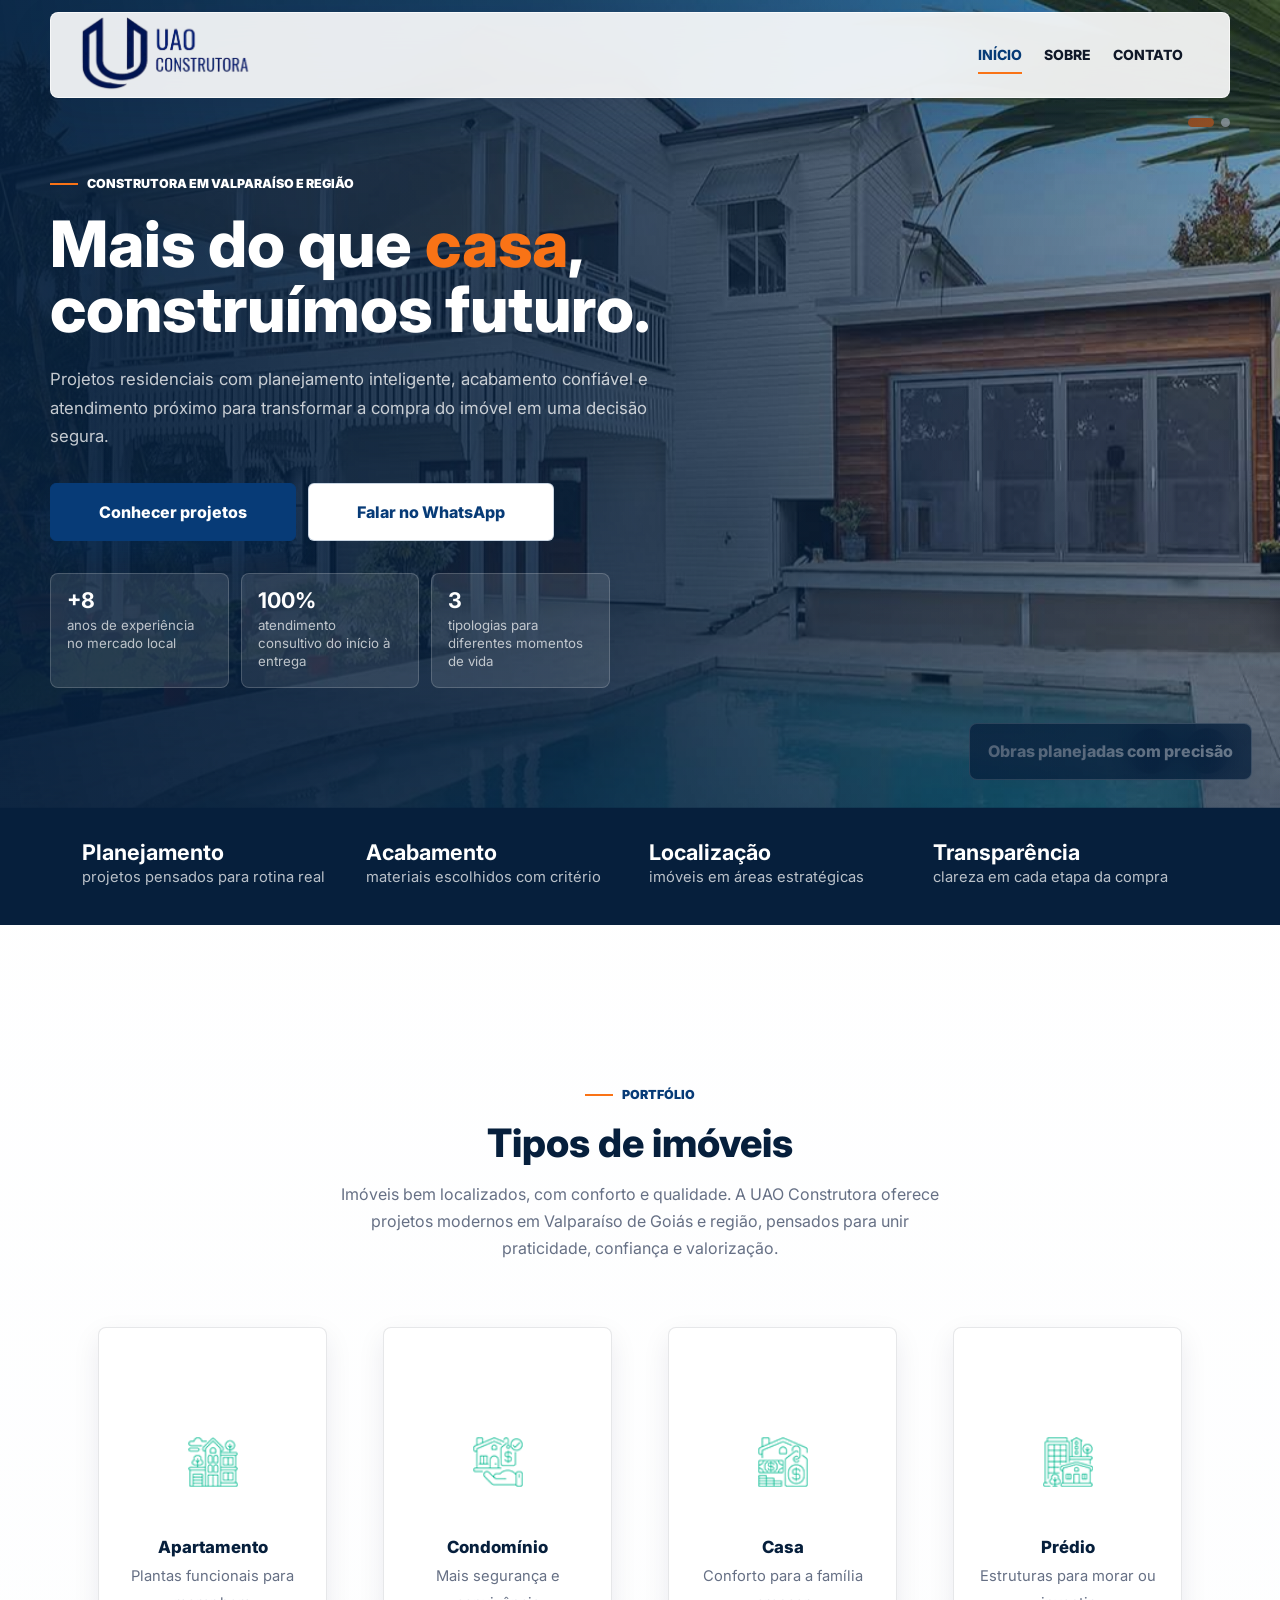
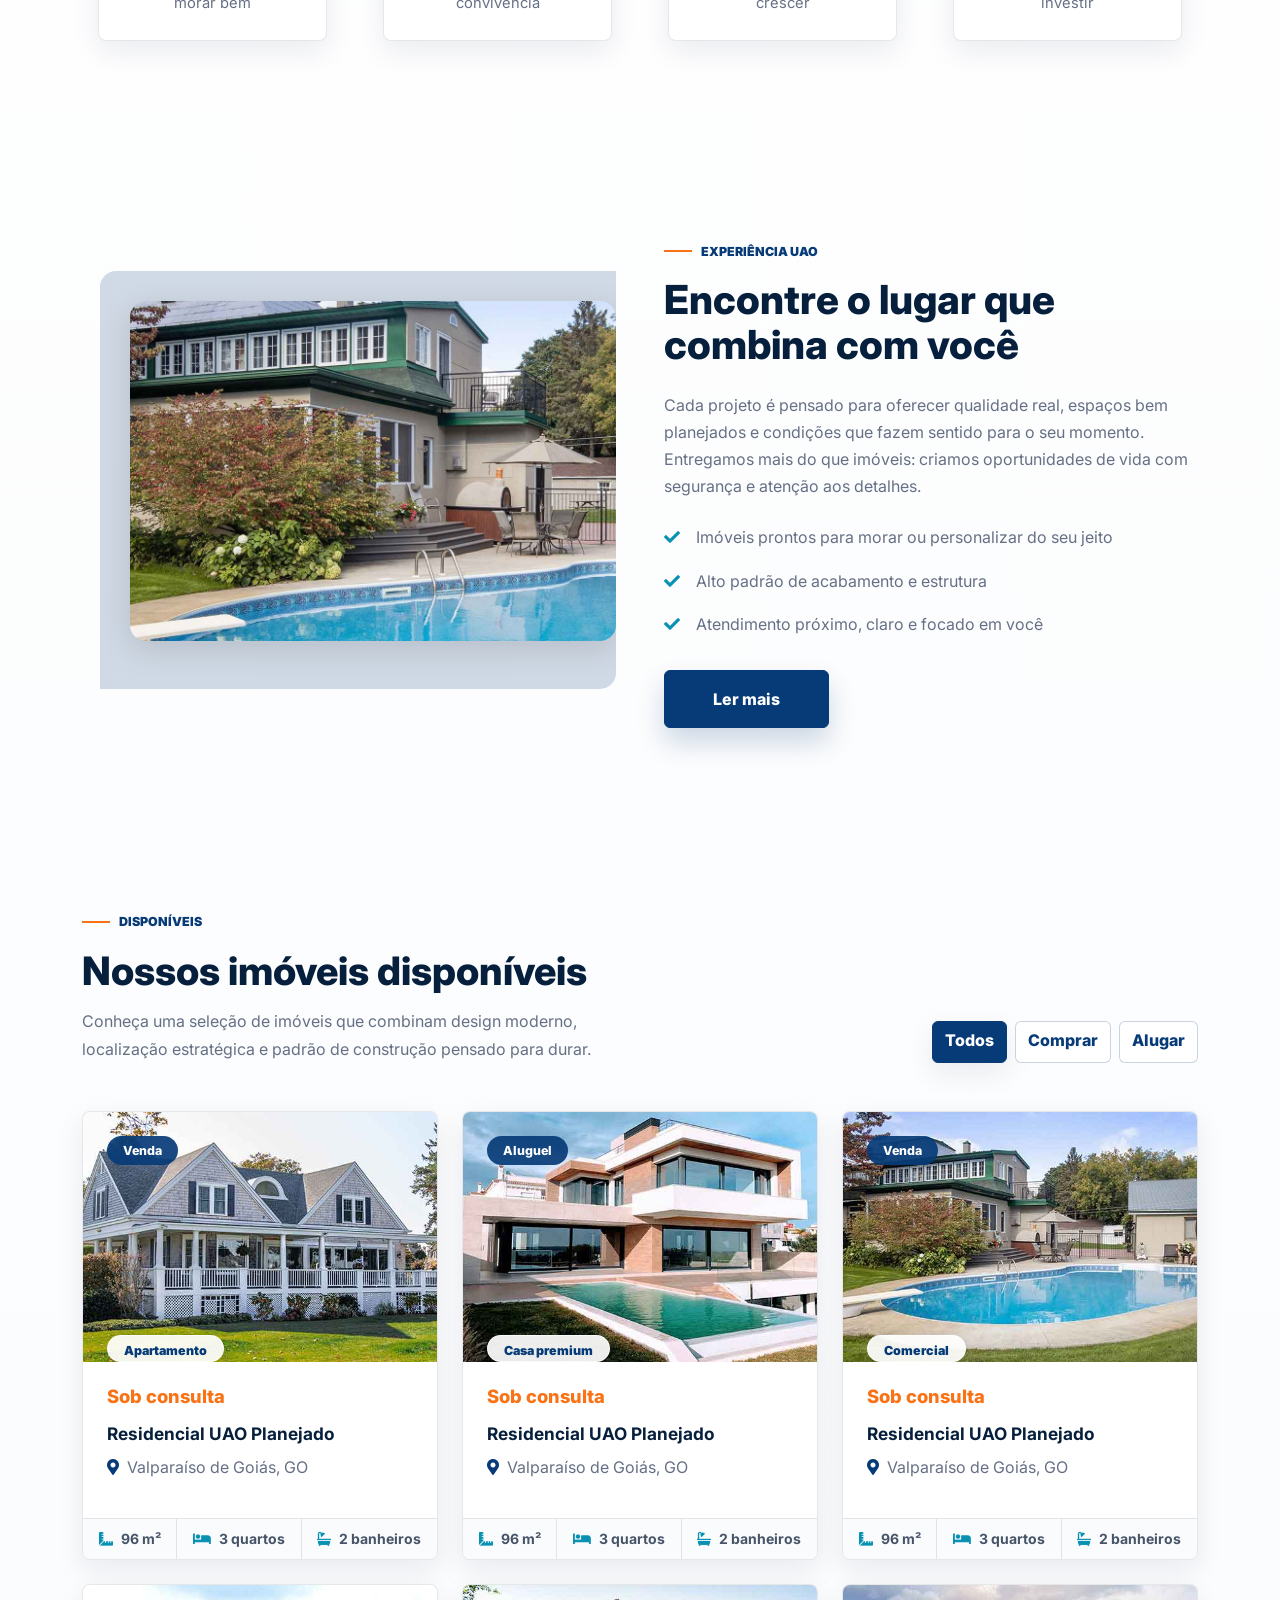
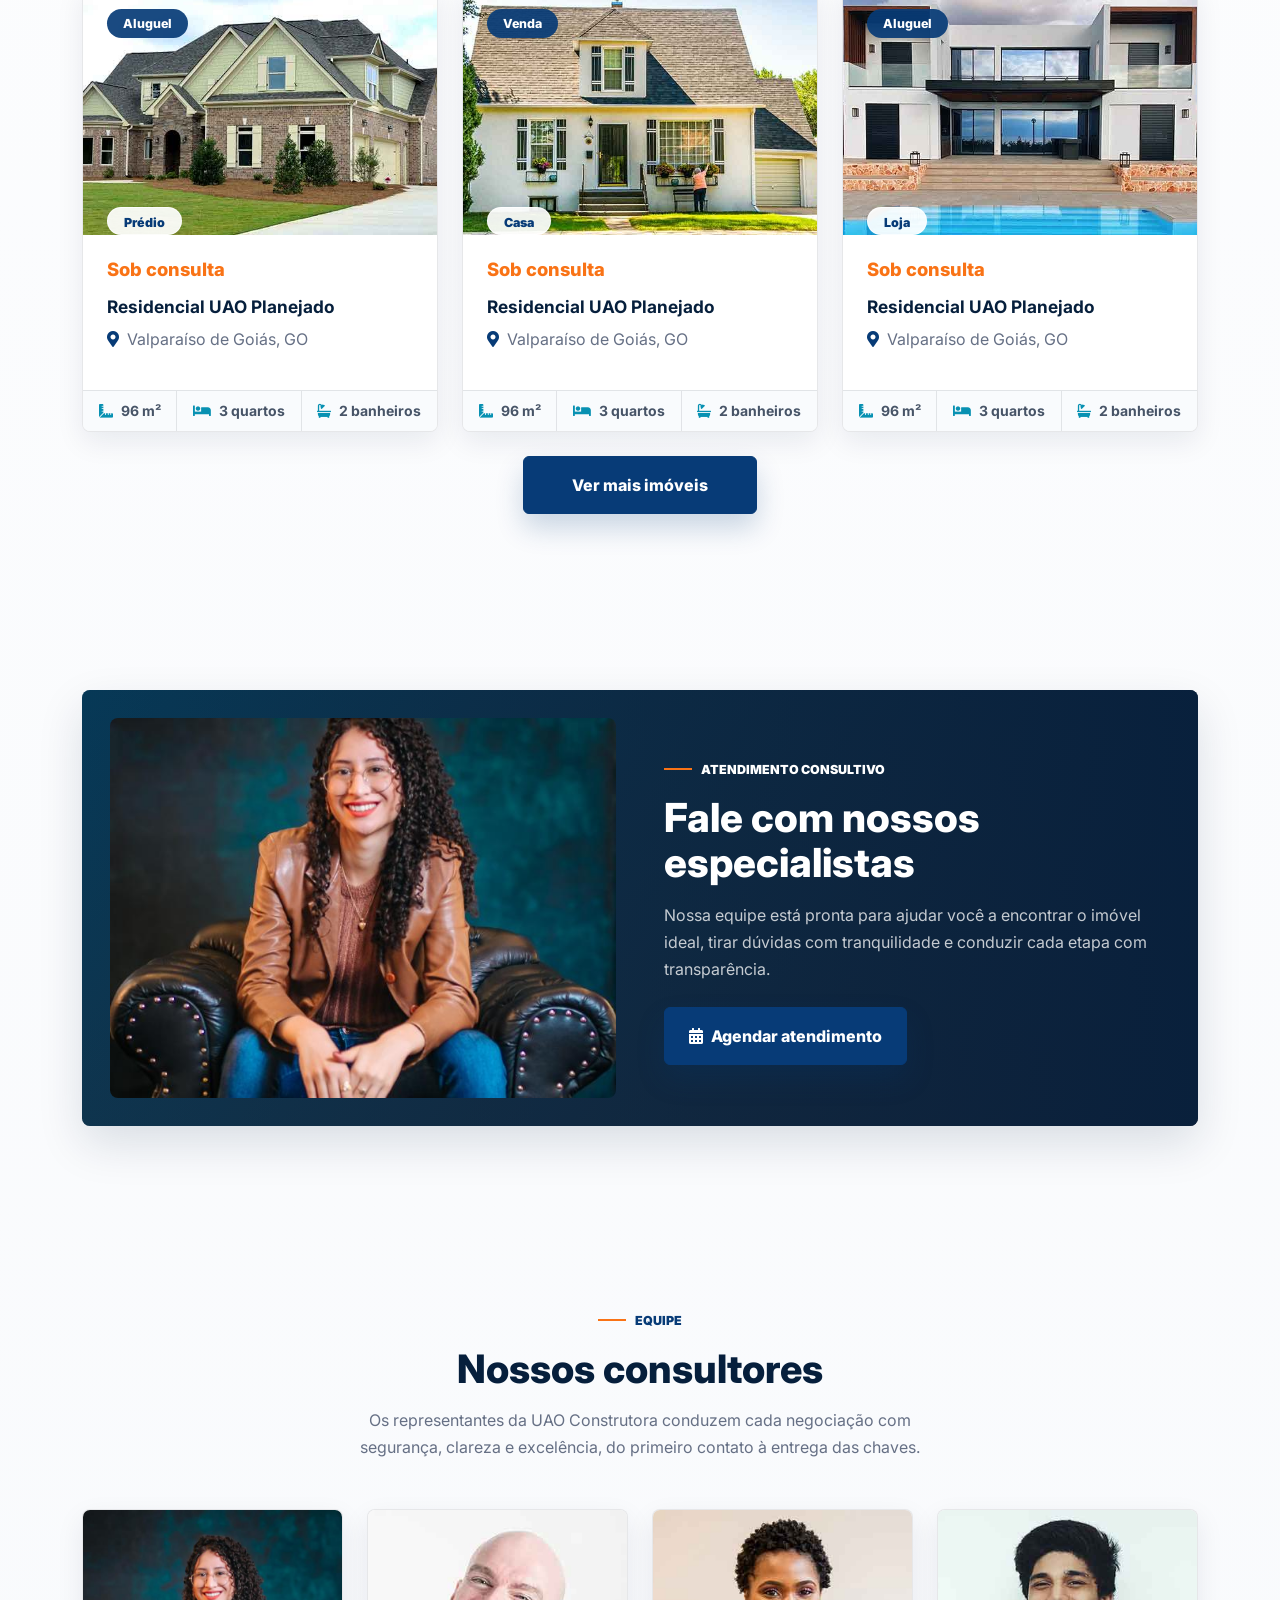
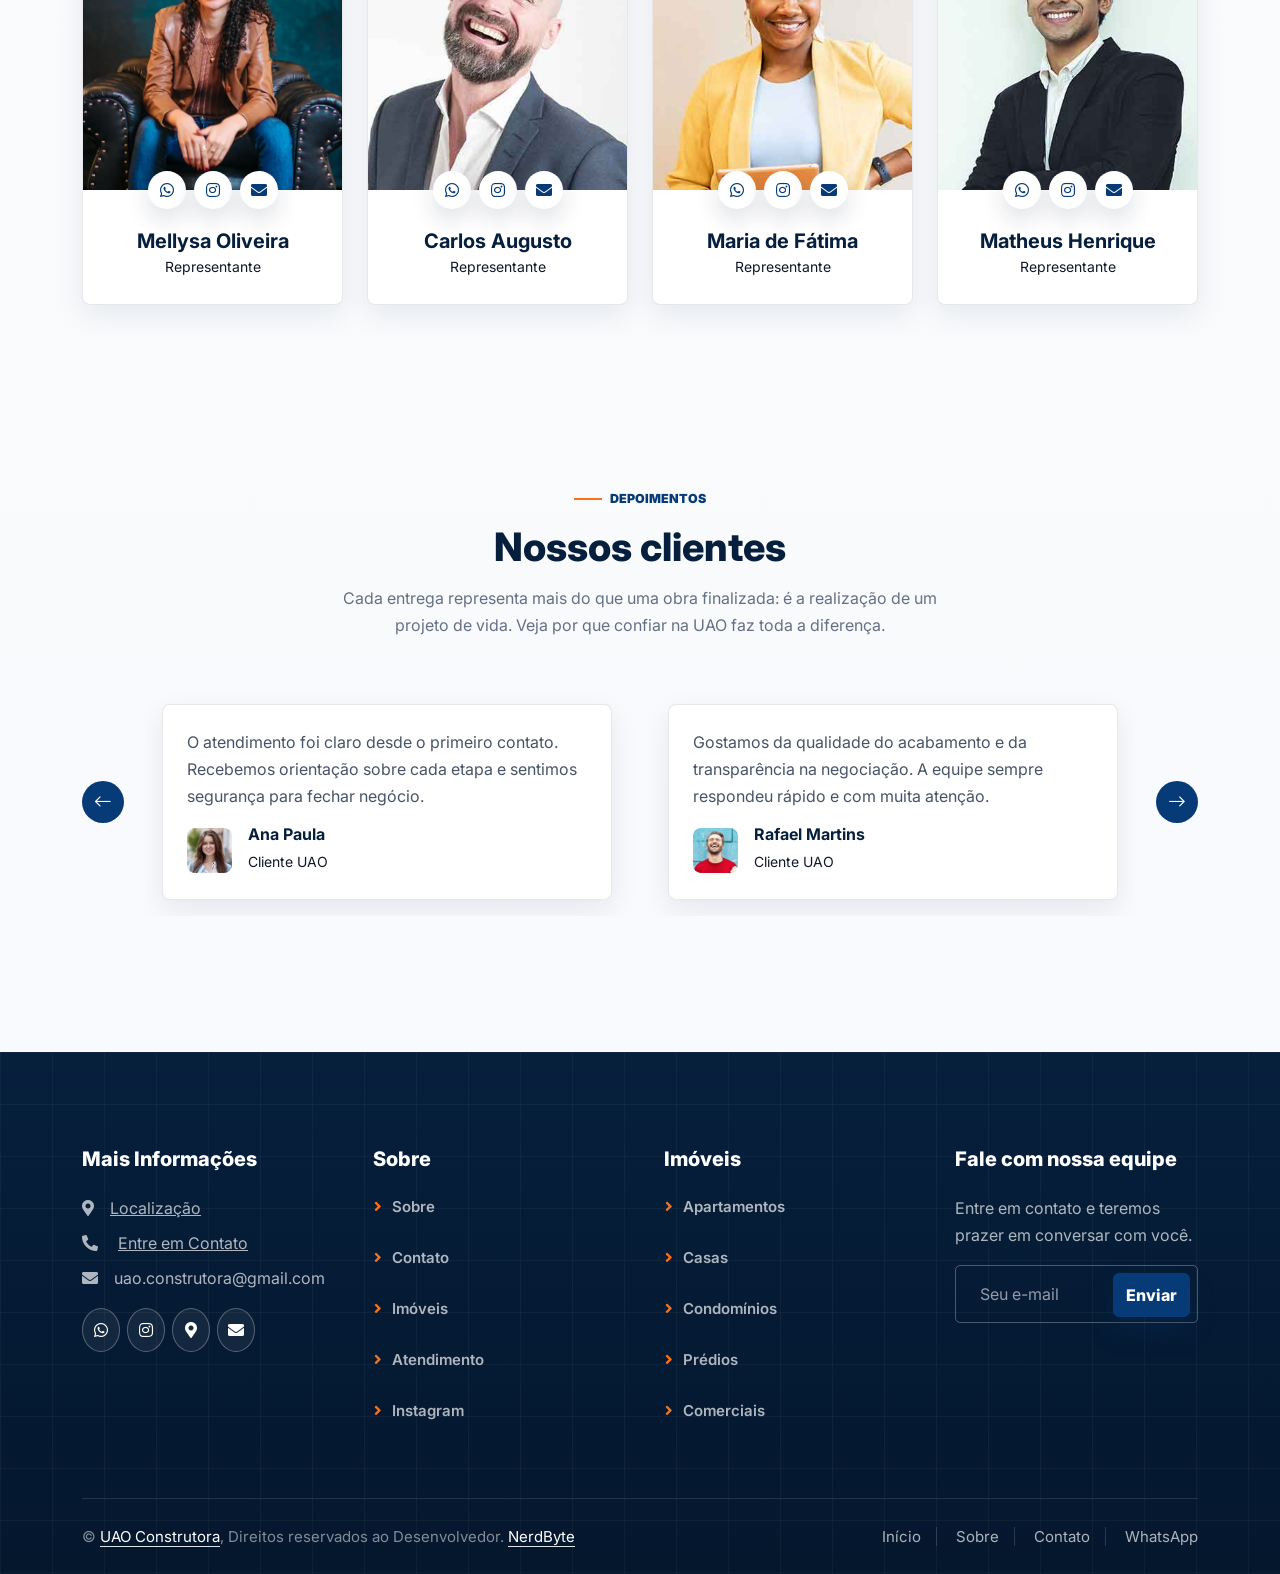
==== index.html @ b0692e30 "Add files via upload" ====
<!DOCTYPE html>
<html lang="pt-BR">

<head>
    <meta charset="utf-8">
    <title>UAO Construtora</title>
    <meta content="width=device-width, initial-scale=1.0" name="viewport">
    <meta content="" name="keywords">
    <meta content="" name="description">

    <!-- Favicon -->
    <link href="img/logog.png" rel="icon">

    <!-- Google Web Fonts -->
    <link rel="preconnect" href="https://fonts.googleapis.com">
    <link rel="preconnect" href="https://fonts.gstatic.com" crossorigin>
    <link
        href="https://fonts.googleapis.com/css2?family=Heebo:wght@400;500;600&family=Inter:wght@500;600;700;800;900&display=swap"
        rel="stylesheet">

    <!-- Icon Font Stylesheet -->
    <link href="https://cdnjs.cloudflare.com/ajax/libs/font-awesome/5.10.0/css/all.min.css" rel="stylesheet">
    <link href="https://cdn.jsdelivr.net/npm/bootstrap-icons@1.4.1/font/bootstrap-icons.css" rel="stylesheet">

    <!-- Libraries Stylesheet -->
    <link href="lib/animate/animate.min.css" rel="stylesheet">
    <link href="lib/owlcarousel/assets/owl.carousel.min.css" rel="stylesheet">

    <!-- Customized Bootstrap Stylesheet -->
    <link href="css/bootstrap.min.css" rel="stylesheet">

    <!-- Template Stylesheet -->
    <link href="css/style.css" rel="stylesheet">
    <style>
        .cat-item .icon img {
            width: 36px !important;
            height: 36px !important;
            max-width: 36px !important;
            max-height: 36px !important;
            object-fit: contain;
        }
    </style>
</head>

<body>
    <div class="container-xxl bg-white p-0">
        <!-- Spinner Start -->
        <div id="spinner"
            class="show bg-white position-fixed translate-middle w-100 vh-100 top-50 start-50 d-flex align-items-center justify-content-center">
            <div class="spinner-border text-primary" style="width: 3rem; height: 3rem;" role="status">
                <span class="sr-only">Loading...</span>
            </div>
        </div>
        <!-- Spinner End -->


        <!-- Navbar Start -->
        <div class="container-fluid nav-bar bg-transparent">
            <nav class="navbar navbar-expand-lg bg-white navbar-light py-0 px-4">
                <a href="index.html" class="navbar-brand d-flex align-items-center text-center">
                    <div class="icon p-2 me-2">
                        <img class="img-fluid" src="img/logo1 (1).png" alt="UAO Construtora">
                    </div>
                </a>
                <button type="button" class="navbar-toggler" data-bs-toggle="collapse" data-bs-target="#navbarCollapse">
                    <span class="navbar-toggler-icon"></span>
                </button>
                <div class="collapse navbar-collapse" id="navbarCollapse">
                    <div class="navbar-nav ms-auto">
                        <a href="index.html" class="nav-item nav-link active">Início</a>
                        <a href="about.html" class="nav-item nav-link">Sobre</a>
                        <a href="contact.html" class="nav-item nav-link">Contato</a>
                    </div>
                </div>
            </nav>
        </div>
        <!-- Navbar End -->
        <!-- Header Start -->
        <div class="container-fluid header bg-white p-0">
            <div class="row g-0 align-items-center flex-column-reverse flex-md-row">
                <div class="col-md-6 p-5 mt-lg-5">
                    <span class="hero-kicker animated fadeIn">Construtora em Valparaíso e região</span>
                    <h1 class="display-5 animated fadeIn mb-4">Mais do que <span class="text-primary">casa</span>,
                        construímos futuro.</h1>
                    <p class="animated fadeIn mb-4 pb-2">Projetos residenciais com planejamento inteligente, acabamento
                        confiável e atendimento próximo para transformar a compra do imóvel em uma decisão segura.</p>
                    <div class="hero-actions animated fadeIn">
                        <a href="https://www.instagram.com/uao.construtora/?igsh=MWFiZGk1bjZocTVvNQ%3D%3D#"
                            class="btn btn-primary py-3 px-5">Conhecer projetos</a>
                        <a href="https://wa.me/556182008091" class="btn btn-outline-primary py-3 px-5">Falar no
                            WhatsApp</a>
                    </div>
                    <div class="hero-stats animated fadeIn">
                        <div class="hero-stat">
                            <strong>+8</strong>
                            <span>anos de experiência no mercado local</span>
                        </div>
                        <div class="hero-stat">
                            <strong>100%</strong>
                            <span>atendimento consultivo do início à entrega</span>
                        </div>
                        <div class="hero-stat">
                            <strong>3</strong>
                            <span>tipologias para diferentes momentos de vida</span>
                        </div>
                    </div>
                </div>
                <div class="col-md-6 animated fadeIn">
                    <div class="owl-carousel header-carousel">
                        <div class="owl-carousel-item">
                            <img class="img-fluid" src="img/carousel-1.jpg" alt="">
                        </div>
                        <div class="owl-carousel-item">
                            <img class="img-fluid" src="img/carousel-2.jpg" alt="">
                        </div>
                    </div>
                </div>
            </div>
        </div>
        <!-- Header End -->


        <!-- Trust Bar Start -->
        <div class="container-fluid trust-bar wow fadeIn" data-wow-delay="0.1s">
            <div class="container">
                <div class="trust-item">
                    <strong>Planejamento</strong>
                    <span>projetos pensados para rotina real</span>
                </div>
                <div class="trust-item">
                    <strong>Acabamento</strong>
                    <span>materiais escolhidos com critério</span>
                </div>
                <div class="trust-item">
                    <strong>Localização</strong>
                    <span>imóveis em áreas estratégicas</span>
                </div>
                <div class="trust-item">
                    <strong>Transparência</strong>
                    <span>clareza em cada etapa da compra</span>
                </div>
            </div>
        </div>
        <!-- Trust Bar End -->


        <!-- Category Start -->
        <div class="container-xxl py-5">
            <div class="container">
                <div class="text-center mx-auto mb-5 wow fadeInUp" data-wow-delay="0.1s" style="max-width: 600px;">
                    <span class="section-kicker">Portfólio</span>
                    <h1 class="mb-3">Tipos de imóveis</h1>
                    <p>Imóveis bem localizados, com conforto e qualidade. A UAO Construtora oferece projetos modernos em
                        Valparaíso de Goiás e região, pensados para unir praticidade, confiança e valorização.</p>
                </div>
                <div class="row g-4">
                    <div class="col-lg-3 col-sm-6 wow fadeInUp" data-wow-delay="0.1s" >
                        <a class="cat-item d-block bg-light text-center rounded p-3" >
                            <div class="rounded p-4" >
                                <div class="icon mb-3" style="margin-bottom: -200px;">
                                    <img class="img-fluid" src="img/icon-apartment.png" alt="Icon"
                                        style="width:50px!important;height:50px!important;max-width:70px!important;max-height:70px!important;">
                                </div>
                                <h6 style="margin-top: -50px;">Apartamento</h6>
                                <span>Plantas funcionais para morar bem</span>
                            </div>
                        </a>
                    </div>
                    <div class="col-lg-3 col-sm-6 wow fadeInUp" data-wow-delay="0.3s">
                        <a class="cat-item d-block bg-light text-center rounded p-3">
                            <div class="rounded p-4">
                                <div class="icon mb-3" style="margin-bottom: -200px;">
                                    <img class="img-fluid" src="img/icon-villa.png" alt="Icon"
                                        style="width:50px!important;height:50px!important;max-width:70px!important;max-height:70px!important;">
                                </div>
                                <h6 style="margin-top: -50px;">Condomínio</h6>
                                <span>Mais segurança e convivência</span>
                            </div>
                        </a>
                    </div>
                    <div class="col-lg-3 col-sm-6 wow fadeInUp" data-wow-delay="0.5s">
                        <a class="cat-item d-block bg-light text-center rounded p-3">
                            <div class="rounded p-4">
                                <div class="icon mb-3" style="margin-bottom: -200px;">
                                    <img class="img-fluid" src="img/icon-house.png" alt="Icon"
                                        style="width:50px!important;height:50px!important;max-width:70px!important;max-height:70px!important;">
                                </div>
                                <h6 style="margin-top: -50px;">Casa</h6>
                                <span>Conforto para a família crescer</span>
                            </div>
                        </a>
                    </div>
                    <div class="col-lg-3 col-sm-6 wow fadeInUp" data-wow-delay="0.1s">
                        <a class="cat-item d-block bg-light text-center rounded p-3">
                            <div class="rounded p-4">
                                <div class="icon mb-3" style="margin-bottom: -200px;">
                                    <img class="img-fluid" src="img/icon-building.png" alt="Icon"
                                        style="width:50px!important;height:50px!important;max-width:70px!important;max-height:70px!important;">
                                </div>
                                <h6 style="margin-top: -50px;">Prédio</h6>
                                <span>Estruturas para morar ou investir</span>
                            </div>
                        </a>
                    </div>
                </div>
            </div>
        </div>
        <!-- Category End -->


        <!-- About Start -->
        <div class="container-xxl py-5">
            <div class="container">
                <div class="row g-5 align-items-center">
                    <div class="col-lg-6 wow fadeIn" data-wow-delay="0.1s">
                        <div class="about-img position-relative overflow-hidden p-5 pe-0">
                            <img class="img-fluid w-100" src="img/about.jpg">
                        </div>
                    </div>
                    <div class="col-lg-6 wow fadeIn" data-wow-delay="0.5s">
                        <span class="section-kicker">Experiência UAO</span>
                        <h1 class="mb-4">Encontre o lugar que combina com você</h1>
                        <p class="mb-4">Cada projeto é pensado para oferecer qualidade real, espaços bem planejados e
                            condições que fazem sentido para o seu momento. Entregamos mais do que imóveis: criamos
                            oportunidades de vida com segurança e atenção aos detalhes.</p>
                        <p><i class="fa fa-check text-primary me-3"></i>Imóveis prontos para morar ou personalizar do
                            seu jeito</p>
                        <p><i class="fa fa-check text-primary me-3"></i>Alto padrão de acabamento e estrutura</p>
                        <p><i class="fa fa-check text-primary me-3"></i>Atendimento próximo, claro e focado em você</p>
                        <a class="btn btn-primary py-3 px-5 mt-3" href="about.html">Ler mais</a>
                    </div>
                </div>
            </div>
        </div>
        <!-- About End -->


        <!-- Property List Start -->
        <div class="container-xxl py-5">
            <div class="container">
                <div class="row g-0 gx-5 align-items-end">
                    <div class="col-lg-6">
                        <div class="text-start mx-auto mb-5 wow slideInLeft" data-wow-delay="0.1s">
                            <span class="section-kicker">Disponíveis</span>
                            <h1 class="mb-3">Nossos imóveis disponíveis</h1>
                            <p>Conheça uma seleção de imóveis que combinam design moderno, localização estratégica e
                                padrão de construção pensado para durar.</p>
                        </div>
                    </div>
                    <div class="col-lg-6 text-start text-lg-end wow slideInRight" data-wow-delay="0.1s">
                        <ul class="nav nav-pills d-inline-flex justify-content-end mb-5">
                            <li class="nav-item me-2">
                                <a class="btn btn-outline-primary active" data-bs-toggle="pill" href="#tab-1">Todos</a>
                            </li>
                            <li class="nav-item me-2">
                                <a class="btn btn-outline-primary" data-bs-toggle="pill" href="#tab-2">Comprar</a>
                            </li>
                            <li class="nav-item me-0">
                                <a class="btn btn-outline-primary" data-bs-toggle="pill" href="#tab-3">Alugar</a>
                            </li>
                        </ul>
                    </div>
                </div>
                <div class="tab-content">
                    <div id="tab-1" class="tab-pane fade show p-0 active">
                        <div class="row g-4">
                            <div class="col-lg-4 col-md-6 wow fadeInUp" data-wow-delay="0.1s">
                                <div class="property-item rounded overflow-hidden">
                                    <div class="position-relative overflow-hidden">
                                        <a href="https://wa.me/556182008091"><img class="img-fluid"
                                                src="img/property-1.jpg" alt=""></a>
                                        <div
                                            class="bg-primary rounded text-white position-absolute start-0 top-0 m-4 py-1 px-3">
                                            Venda</div>
                                        <div
                                            class="bg-white rounded-top text-primary position-absolute start-0 bottom-0 mx-4 pt-1 px-3">
                                            Apartamento</div>
                                    </div>
                                    <div class="p-4 pb-0">
                                        <h5 class="text-primary mb-3">Sob consulta</h5>
                                        <a class="d-block h5 mb-2" href="https://wa.me/556182008091">Residencial UAO
                                            Planejado</a>
                                        <p><i class="fa fa-map-marker-alt text-primary me-2"></i>Valparaíso de Goiás,
                                            GO</p>
                                    </div>
                                    <div class="d-flex border-top">
                                        <small class="flex-fill text-center border-end py-2"><i
                                                class="fa fa-ruler-combined text-primary me-2"></i>96 m²</small>
                                        <small class="flex-fill text-center border-end py-2"><i
                                                class="fa fa-bed text-primary me-2"></i>3 quartos</small>
                                        <small class="flex-fill text-center py-2"><i
                                                class="fa fa-bath text-primary me-2"></i>2 banheiros</small>
                                    </div>
                                </div>
                            </div>
                            <div class="col-lg-4 col-md-6 wow fadeInUp" data-wow-delay="0.3s">
                                <div class="property-item rounded overflow-hidden">
                                    <div class="position-relative overflow-hidden">
                                        <a href="https://wa.me/556182008091"><img class="img-fluid"
                                                src="img/property-2.jpg" alt=""></a>
                                        <div
                                            class="bg-primary rounded text-white position-absolute start-0 top-0 m-4 py-1 px-3">
                                            Aluguel</div>
                                        <div
                                            class="bg-white rounded-top text-primary position-absolute start-0 bottom-0 mx-4 pt-1 px-3">
                                            Casa premium</div>
                                    </div>
                                    <div class="p-4 pb-0">
                                        <h5 class="text-primary mb-3">Sob consulta</h5>
                                        <a class="d-block h5 mb-2" href="https://wa.me/556182008091">Residencial UAO
                                            Planejado</a>
                                        <p><i class="fa fa-map-marker-alt text-primary me-2"></i>Valparaíso de Goiás,
                                            GO</p>
                                    </div>
                                    <div class="d-flex border-top">
                                        <small class="flex-fill text-center border-end py-2"><i
                                                class="fa fa-ruler-combined text-primary me-2"></i>96 m²</small>
                                        <small class="flex-fill text-center border-end py-2"><i
                                                class="fa fa-bed text-primary me-2"></i>3 quartos</small>
                                        <small class="flex-fill text-center py-2"><i
                                                class="fa fa-bath text-primary me-2"></i>2 banheiros</small>
                                    </div>
                                </div>
                            </div>
                            <div class="col-lg-4 col-md-6 wow fadeInUp" data-wow-delay="0.5s">
                                <div class="property-item rounded overflow-hidden">
                                    <div class="position-relative overflow-hidden">
                                        <a href="https://wa.me/556182008091"><img class="img-fluid"
                                                src="img/property-3.jpg" alt=""></a>
                                        <div
                                            class="bg-primary rounded text-white position-absolute start-0 top-0 m-4 py-1 px-3">
                                            Venda</div>
                                        <div
                                            class="bg-white rounded-top text-primary position-absolute start-0 bottom-0 mx-4 pt-1 px-3">
                                            Comercial</div>
                                    </div>
                                    <div class="p-4 pb-0">
                                        <h5 class="text-primary mb-3">Sob consulta</h5>
                                        <a class="d-block h5 mb-2" href="https://wa.me/556182008091">Residencial UAO
                                            Planejado</a>
                                        <p><i class="fa fa-map-marker-alt text-primary me-2"></i>Valparaíso de Goiás,
                                            GO</p>
                                    </div>
                                    <div class="d-flex border-top">
                                        <small class="flex-fill text-center border-end py-2"><i
                                                class="fa fa-ruler-combined text-primary me-2"></i>96 m²</small>
                                        <small class="flex-fill text-center border-end py-2"><i
                                                class="fa fa-bed text-primary me-2"></i>3 quartos</small>
                                        <small class="flex-fill text-center py-2"><i
                                                class="fa fa-bath text-primary me-2"></i>2 banheiros</small>
                                    </div>
                                </div>
                            </div>
                            <div class="col-lg-4 col-md-6 wow fadeInUp" data-wow-delay="0.1s">
                                <div class="property-item rounded overflow-hidden">
                                    <div class="position-relative overflow-hidden">
                                        <a href="https://wa.me/556182008091"><img class="img-fluid"
                                                src="img/property-4.jpg" alt=""></a>
                                        <div
                                            class="bg-primary rounded text-white position-absolute start-0 top-0 m-4 py-1 px-3">
                                            Aluguel</div>
                                        <div
                                            class="bg-white rounded-top text-primary position-absolute start-0 bottom-0 mx-4 pt-1 px-3">
                                            Prédio</div>
                                    </div>
                                    <div class="p-4 pb-0">
                                        <h5 class="text-primary mb-3">Sob consulta</h5>
                                        <a class="d-block h5 mb-2" href="https://wa.me/556182008091">Residencial UAO
                                            Planejado</a>
                                        <p><i class="fa fa-map-marker-alt text-primary me-2"></i>Valparaíso de Goiás,
                                            GO</p>
                                    </div>
                                    <div class="d-flex border-top">
                                        <small class="flex-fill text-center border-end py-2"><i
                                                class="fa fa-ruler-combined text-primary me-2"></i>96 m²</small>
                                        <small class="flex-fill text-center border-end py-2"><i
                                                class="fa fa-bed text-primary me-2"></i>3 quartos</small>
                                        <small class="flex-fill text-center py-2"><i
                                                class="fa fa-bath text-primary me-2"></i>2 banheiros</small>
                                    </div>
                                </div>
                            </div>
                            <div class="col-lg-4 col-md-6 wow fadeInUp" data-wow-delay="0.3s">
                                <div class="property-item rounded overflow-hidden">
                                    <div class="position-relative overflow-hidden">
                                        <a href="https://wa.me/556182008091"><img class="img-fluid"
                                                src="img/property-5.jpg" alt=""></a>
                                        <div
                                            class="bg-primary rounded text-white position-absolute start-0 top-0 m-4 py-1 px-3">
                                            Venda</div>
                                        <div
                                            class="bg-white rounded-top text-primary position-absolute start-0 bottom-0 mx-4 pt-1 px-3">
                                            Casa</div>
                                    </div>
                                    <div class="p-4 pb-0">
                                        <h5 class="text-primary mb-3">Sob consulta</h5>
                                        <a class="d-block h5 mb-2" href="https://wa.me/556182008091">Residencial UAO
                                            Planejado</a>
                                        <p><i class="fa fa-map-marker-alt text-primary me-2"></i>Valparaíso de Goiás,
                                            GO</p>
                                    </div>
                                    <div class="d-flex border-top">
                                        <small class="flex-fill text-center border-end py-2"><i
                                                class="fa fa-ruler-combined text-primary me-2"></i>96 m²</small>
                                        <small class="flex-fill text-center border-end py-2"><i
                                                class="fa fa-bed text-primary me-2"></i>3 quartos</small>
                                        <small class="flex-fill text-center py-2"><i
                                                class="fa fa-bath text-primary me-2"></i>2 banheiros</small>
                                    </div>
                                </div>
                            </div>
                            <div class="col-lg-4 col-md-6 wow fadeInUp" data-wow-delay="0.5s">
                                <div class="property-item rounded overflow-hidden">
                                    <div class="position-relative overflow-hidden">
                                        <a href="https://wa.me/556182008091"><img class="img-fluid"
                                                src="img/property-6.jpg" alt=""></a>
                                        <div
                                            class="bg-primary rounded text-white position-absolute start-0 top-0 m-4 py-1 px-3">
                                            Aluguel</div>
                                        <div
                                            class="bg-white rounded-top text-primary position-absolute start-0 bottom-0 mx-4 pt-1 px-3">
                                            Loja</div>
                                    </div>
                                    <div class="p-4 pb-0">
                                        <h5 class="text-primary mb-3">Sob consulta</h5>
                                        <a class="d-block h5 mb-2" href="https://wa.me/556182008091">Residencial UAO
                                            Planejado</a>
                                        <p><i class="fa fa-map-marker-alt text-primary me-2"></i>Valparaíso de Goiás,
                                            GO</p>
                                    </div>
                                    <div class="d-flex border-top">
                                        <small class="flex-fill text-center border-end py-2"><i
                                                class="fa fa-ruler-combined text-primary me-2"></i>96 m²</small>
                                        <small class="flex-fill text-center border-end py-2"><i
                                                class="fa fa-bed text-primary me-2"></i>3 quartos</small>
                                        <small class="flex-fill text-center py-2"><i
                                                class="fa fa-bath text-primary me-2"></i>2 banheiros</small>
                                    </div>
                                </div>
                            </div>
                            <div class="col-12 text-center wow fadeInUp" data-wow-delay="0.1s">
                                <a class="btn btn-primary py-3 px-5" href="https://wa.me/556182008091">Ver mais
                                    imóveis</a>
                            </div>
                        </div>
                    </div>
                    <div id="tab-2" class="tab-pane fade show p-0">
                        <div class="row g-4">
                            <div class="col-lg-4 col-md-6">
                                <div class="property-item rounded overflow-hidden">
                                    <div class="position-relative overflow-hidden">
                                        <a href="https://wa.me/556182008091"><img class="img-fluid"
                                                src="img/property-1.jpg" alt=""></a>
                                        <div
                                            class="bg-primary rounded text-white position-absolute start-0 top-0 m-4 py-1 px-3">
                                            Venda</div>
                                        <div
                                            class="bg-white rounded-top text-primary position-absolute start-0 bottom-0 mx-4 pt-1 px-3">
                                            Apartamento</div>
                                    </div>
                                    <div class="p-4 pb-0">
                                        <h5 class="text-primary mb-3">Sob consulta</h5>
                                        <a class="d-block h5 mb-2" href="https://wa.me/556182008091">Residencial UAO
                                            Planejado</a>
                                        <p><i class="fa fa-map-marker-alt text-primary me-2"></i>Valparaíso de Goiás,
                                            GO</p>
                                    </div>
                                    <div class="d-flex border-top">
                                        <small class="flex-fill text-center border-end py-2"><i
                                                class="fa fa-ruler-combined text-primary me-2"></i>96 m²</small>
                                        <small class="flex-fill text-center border-end py-2"><i
                                                class="fa fa-bed text-primary me-2"></i>3 quartos</small>
                                        <small class="flex-fill text-center py-2"><i
                                                class="fa fa-bath text-primary me-2"></i>2 banheiros</small>
                                    </div>
                                </div>
                            </div>
                            <div class="col-lg-4 col-md-6">
                                <div class="property-item rounded overflow-hidden">
                                    <div class="position-relative overflow-hidden">
                                        <a href="https://wa.me/556182008091"><img class="img-fluid"
                                                src="img/property-2.jpg" alt=""></a>
                                        <div
                                            class="bg-primary rounded text-white position-absolute start-0 top-0 m-4 py-1 px-3">
                                            Aluguel</div>
                                        <div
                                            class="bg-white rounded-top text-primary position-absolute start-0 bottom-0 mx-4 pt-1 px-3">
                                            Casa premium</div>
                                    </div>
                                    <div class="p-4 pb-0">
                                        <h5 class="text-primary mb-3">Sob consulta</h5>
                                        <a class="d-block h5 mb-2" href="https://wa.me/556182008091">Residencial UAO
                                            Planejado</a>
                                        <p><i class="fa fa-map-marker-alt text-primary me-2"></i>Valparaíso de Goiás,
                                            GO</p>
                                    </div>
                                    <div class="d-flex border-top">
                                        <small class="flex-fill text-center border-end py-2"><i
                                                class="fa fa-ruler-combined text-primary me-2"></i>96 m²</small>
                                        <small class="flex-fill text-center border-end py-2"><i
                                                class="fa fa-bed text-primary me-2"></i>3 quartos</small>
                                        <small class="flex-fill text-center py-2"><i
                                                class="fa fa-bath text-primary me-2"></i>2 banheiros</small>
                                    </div>
                                </div>
                            </div>
                            <div class="col-lg-4 col-md-6">
                                <div class="property-item rounded overflow-hidden">
                                    <div class="position-relative overflow-hidden">
                                        <a href="https://wa.me/556182008091"><img class="img-fluid"
                                                src="img/property-3.jpg" alt=""></a>
                                        <div
                                            class="bg-primary rounded text-white position-absolute start-0 top-0 m-4 py-1 px-3">
                                            Venda</div>
                                        <div
                                            class="bg-white rounded-top text-primary position-absolute start-0 bottom-0 mx-4 pt-1 px-3">
                                            Comercial</div>
                                    </div>
                                    <div class="p-4 pb-0">
                                        <h5 class="text-primary mb-3">Sob consulta</h5>
                                        <a class="d-block h5 mb-2" href="https://wa.me/556182008091">Residencial UAO
                                            Planejado</a>
                                        <p><i class="fa fa-map-marker-alt text-primary me-2"></i>Valparaíso de Goiás,
                                            GO</p>
                                    </div>
                                    <div class="d-flex border-top">
                                        <small class="flex-fill text-center border-end py-2"><i
                                                class="fa fa-ruler-combined text-primary me-2"></i>96 m²</small>
                                        <small class="flex-fill text-center border-end py-2"><i
                                                class="fa fa-bed text-primary me-2"></i>3 quartos</small>
                                        <small class="flex-fill text-center py-2"><i
                                                class="fa fa-bath text-primary me-2"></i>2 banheiros</small>
                                    </div>
                                </div>
                            </div>
                            <div class="col-lg-4 col-md-6">
                                <div class="property-item rounded overflow-hidden">
                                    <div class="position-relative overflow-hidden">
                                        <a href="https://wa.me/556182008091"><img class="img-fluid"
                                                src="img/property-4.jpg" alt=""></a>
                                        <div
                                            class="bg-primary rounded text-white position-absolute start-0 top-0 m-4 py-1 px-3">
                                            Aluguel</div>
                                        <div
                                            class="bg-white rounded-top text-primary position-absolute start-0 bottom-0 mx-4 pt-1 px-3">
                                            Prédio</div>
                                    </div>
                                    <div class="p-4 pb-0">
                                        <h5 class="text-primary mb-3">Sob consulta</h5>
                                        <a class="d-block h5 mb-2" href="https://wa.me/556182008091">Residencial UAO
                                            Planejado</a>
                                        <p><i class="fa fa-map-marker-alt text-primary me-2"></i>Valparaíso de Goiás,
                                            GO</p>
                                    </div>
                                    <div class="d-flex border-top">
                                        <small class="flex-fill text-center border-end py-2"><i
                                                class="fa fa-ruler-combined text-primary me-2"></i>96 m²</small>
                                        <small class="flex-fill text-center border-end py-2"><i
                                                class="fa fa-bed text-primary me-2"></i>3 quartos</small>
                                        <small class="flex-fill text-center py-2"><i
                                                class="fa fa-bath text-primary me-2"></i>2 banheiros</small>
                                    </div>
                                </div>
                            </div>
                            <div class="col-lg-4 col-md-6">
                                <div class="property-item rounded overflow-hidden">
                                    <div class="position-relative overflow-hidden">
                                        <a href="https://wa.me/556182008091"><img class="img-fluid"
                                                src="img/property-5.jpg" alt=""></a>
                                        <div
                                            class="bg-primary rounded text-white position-absolute start-0 top-0 m-4 py-1 px-3">
                                            Venda</div>
                                        <div
                                            class="bg-white rounded-top text-primary position-absolute start-0 bottom-0 mx-4 pt-1 px-3">
                                            Casa</div>
                                    </div>
                                    <div class="p-4 pb-0">
                                        <h5 class="text-primary mb-3">Sob consulta</h5>
                                        <a class="d-block h5 mb-2" href="https://wa.me/556182008091">Residencial UAO
                                            Planejado</a>
                                        <p><i class="fa fa-map-marker-alt text-primary me-2"></i>Valparaíso de Goiás,
                                            GO</p>
                                    </div>
                                    <div class="d-flex border-top">
                                        <small class="flex-fill text-center border-end py-2"><i
                                                class="fa fa-ruler-combined text-primary me-2"></i>96 m²</small>
                                        <small class="flex-fill text-center border-end py-2"><i
                                                class="fa fa-bed text-primary me-2"></i>3 quartos</small>
                                        <small class="flex-fill text-center py-2"><i
                                                class="fa fa-bath text-primary me-2"></i>2 banheiros</small>
                                    </div>
                                </div>
                            </div>
                            <div class="col-lg-4 col-md-6 wow fadeInUp" data-wow-delay="0.5s">
                                <div class="property-item rounded overflow-hidden">
                                    <div class="position-relative overflow-hidden">
                                        <a href="https://wa.me/556182008091"><img class="img-fluid"
                                                src="img/property-6.jpg" alt=""></a>
                                        <div
                                            class="bg-primary rounded text-white position-absolute start-0 top-0 m-4 py-1 px-3">
                                            Aluguel</div>
                                        <div
                                            class="bg-white rounded-top text-primary position-absolute start-0 bottom-0 mx-4 pt-1 px-3">
                                            Loja</div>
                                    </div>
                                    <div class="p-4 pb-0">
                                        <h5 class="text-primary mb-3">Sob consulta</h5>
                                        <a class="d-block h5 mb-2" href="https://wa.me/556182008091">Residencial UAO
                                            Planejado</a>
                                        <p><i class="fa fa-map-marker-alt text-primary me-2"></i>Valparaíso de Goiás,
                                            GO</p>
                                    </div>
                                    <div class="d-flex border-top">
                                        <small class="flex-fill text-center border-end py-2"><i
                                                class="fa fa-ruler-combined text-primary me-2"></i>96 m²</small>
                                        <small class="flex-fill text-center border-end py-2"><i
                                                class="fa fa-bed text-primary me-2"></i>3 quartos</small>
                                        <small class="flex-fill text-center py-2"><i
                                                class="fa fa-bath text-primary me-2"></i>2 banheiros</small>
                                    </div>
                                </div>
                            </div>
                            <div class="col-12 text-center wow fadeInUp" data-wow-delay="0.1s">
                                <a class="btn btn-primary py-3 px-5" href="https://wa.me/556182008091">Ver mais
                                    imóveis</a>
                            </div>
                        </div>
                    </div>
                    <div id="tab-2" class="tab-pane fade show p-0">
                        <div class="row g-4">
                            <div class="col-lg-4 col-md-6">
                                <div class="property-item rounded overflow-hidden">
                                    <div class="position-relative overflow-hidden">
                                        <a href="https://wa.me/556182008091"><img class="img-fluid"
                                                src="img/property-1.jpg" alt=""></a>
                                        <div
                                            class="bg-primary rounded text-white position-absolute start-0 top-0 m-4 py-1 px-3">
                                            Venda</div>
                                        <div
                                            class="bg-white rounded-top text-primary position-absolute start-0 bottom-0 mx-4 pt-1 px-3">
                                            Apartamento</div>
                                    </div>
                                    <div class="p-4 pb-0">
                                        <h5 class="text-primary mb-3">Sob consulta</h5>
                                        <a class="d-block h5 mb-2" href="https://wa.me/556182008091">Residencial UAO
                                            Planejado</a>
                                        <p><i class="fa fa-map-marker-alt text-primary me-2"></i>Valparaíso de Goiás,
                                            GO</p>
                                    </div>
                                    <div class="d-flex border-top">
                                        <small class="flex-fill text-center border-end py-2"><i
                                                class="fa fa-ruler-combined text-primary me-2"></i>96 m²</small>
                                        <small class="flex-fill text-center border-end py-2"><i
                                                class="fa fa-bed text-primary me-2"></i>3 quartos</small>
                                        <small class="flex-fill text-center py-2"><i
                                                class="fa fa-bath text-primary me-2"></i>2 banheiros</small>
                                    </div>
                                </div>
                            </div>
                            <div class="col-lg-4 col-md-6">
                                <div class="property-item rounded overflow-hidden">
                                    <div class="position-relative overflow-hidden">
                                        <a href="https://wa.me/556182008091"><img class="img-fluid"
                                                src="img/property-2.jpg" alt=""></a>
                                        <div
                                            class="bg-primary rounded text-white position-absolute start-0 top-0 m-4 py-1 px-3">
                                            Aluguel</div>
                                        <div
                                            class="bg-white rounded-top text-primary position-absolute start-0 bottom-0 mx-4 pt-1 px-3">
                                            Casa premium</div>
                                    </div>
                                    <div class="p-4 pb-0">
                                        <h5 class="text-primary mb-3">Sob consulta</h5>
                                        <a class="d-block h5 mb-2" href="https://wa.me/556182008091">Residencial UAO
                                            Planejado</a>
                                        <p><i class="fa fa-map-marker-alt text-primary me-2"></i>Valparaíso de Goiás,
                                            GO</p>
                                    </div>
                                    <div class="d-flex border-top">
                                        <small class="flex-fill text-center border-end py-2"><i
                                                class="fa fa-ruler-combined text-primary me-2"></i>96 m²</small>
                                        <small class="flex-fill text-center border-end py-2"><i
                                                class="fa fa-bed text-primary me-2"></i>3 quartos</small>
                                        <small class="flex-fill text-center py-2"><i
                                                class="fa fa-bath text-primary me-2"></i>2 banheiros</small>
                                    </div>
                                </div>
                            </div>
                            <div class="col-lg-4 col-md-6">
                                <div class="property-item rounded overflow-hidden">
                                    <div class="position-relative overflow-hidden">
                                        <a href="https://wa.me/556182008091"><img class="img-fluid"
                                                src="img/property-3.jpg" alt=""></a>
                                        <div
                                            class="bg-primary rounded text-white position-absolute start-0 top-0 m-4 py-1 px-3">
                                            Venda</div>
                                        <div
                                            class="bg-white rounded-top text-primary position-absolute start-0 bottom-0 mx-4 pt-1 px-3">
                                            Comercial</div>
                                    </div>
                                    <div class="p-4 pb-0">
                                        <h5 class="text-primary mb-3">Sob consulta</h5>
                                        <a class="d-block h5 mb-2" href="https://wa.me/556182008091">Residencial UAO
                                            Planejado</a>
                                        <p><i class="fa fa-map-marker-alt text-primary me-2"></i>Valparaíso de Goiás,
                                            GO</p>
                                    </div>
                                    <div class="d-flex border-top">
                                        <small class="flex-fill text-center border-end py-2"><i
                                                class="fa fa-ruler-combined text-primary me-2"></i>96 m²</small>
                                        <small class="flex-fill text-center border-end py-2"><i
                                                class="fa fa-bed text-primary me-2"></i>3 quartos</small>
                                        <small class="flex-fill text-center py-2"><i
                                                class="fa fa-bath text-primary me-2"></i>2 banheiros</small>
                                    </div>
                                </div>
                            </div>
                            <div class="col-lg-4 col-md-6">
                                <div class="property-item rounded overflow-hidden">
                                    <div class="position-relative overflow-hidden">
                                        <a href="https://wa.me/556182008091"><img class="img-fluid"
                                                src="img/property-4.jpg" alt=""></a>
                                        <div
                                            class="bg-primary rounded text-white position-absolute start-0 top-0 m-4 py-1 px-3">
                                            Aluguel</div>
                                        <div
                                            class="bg-white rounded-top text-primary position-absolute start-0 bottom-0 mx-4 pt-1 px-3">
                                            Prédio</div>
                                    </div>
                                    <div class="p-4 pb-0">
                                        <h5 class="text-primary mb-3">Sob consulta</h5>
                                        <a class="d-block h5 mb-2" href="https://wa.me/556182008091">Residencial UAO
                                            Planejado</a>
                                        <p><i class="fa fa-map-marker-alt text-primary me-2"></i>Valparaíso de Goiás,
                                            GO</p>
                                    </div>
                                    <div class="d-flex border-top">
                                        <small class="flex-fill text-center border-end py-2"><i
                                                class="fa fa-ruler-combined text-primary me-2"></i>96 m²</small>
                                        <small class="flex-fill text-center border-end py-2"><i
                                                class="fa fa-bed text-primary me-2"></i>3 quartos</small>
                                        <small class="flex-fill text-center py-2"><i
                                                class="fa fa-bath text-primary me-2"></i>2 banheiros</small>
                                    </div>
                                </div>
                            </div>
                            <div class="col-lg-4 col-md-6">
                                <div class="property-item rounded overflow-hidden">
                                    <div class="position-relative overflow-hidden">
                                        <a href="https://wa.me/556182008091"><img class="img-fluid"
                                                src="img/property-5.jpg" alt=""></a>
                                        <div
                                            class="bg-primary rounded text-white position-absolute start-0 top-0 m-4 py-1 px-3">
                                            Venda</div>
                                        <div
                                            class="bg-white rounded-top text-primary position-absolute start-0 bottom-0 mx-4 pt-1 px-3">
                                            Casa</div>
                                    </div>
                                    <div class="p-4 pb-0">
                                        <h5 class="text-primary mb-3">Sob consulta</h5>
                                        <a class="d-block h5 mb-2" href="https://wa.me/556182008091">Residencial UAO
                                            Planejado</a>
                                        <p><i class="fa fa-map-marker-alt text-primary me-2"></i>Valparaíso de Goiás,
                                            GO</p>
                                    </div>
                                    <div class="d-flex border-top">
                                        <small class="flex-fill text-center border-end py-2"><i
                                                class="fa fa-ruler-combined text-primary me-2"></i>96 m²</small>
                                        <small class="flex-fill text-center border-end py-2"><i
                                                class="fa fa-bed text-primary me-2"></i>3 quartos</small>
                                        <small class="flex-fill text-center py-2"><i
                                                class="fa fa-bath text-primary me-2"></i>2 banheiros</small>
                                    </div>
                                </div>
                            </div>
                            <div class="col-lg-4 col-md-6 wow fadeInUp" data-wow-delay="0.5s">
                                <div class="property-item rounded overflow-hidden">
                                    <div class="position-relative overflow-hidden">
                                        <a href="https://wa.me/556182008091"><img class="img-fluid"
                                                src="img/property-6.jpg" alt=""></a>
                                        <div
                                            class="bg-primary rounded text-white position-absolute start-0 top-0 m-4 py-1 px-3">
                                            Aluguel</div>
                                        <div
                                            class="bg-white rounded-top text-primary position-absolute start-0 bottom-0 mx-4 pt-1 px-3">
                                            Loja</div>
                                    </div>
                                    <div class="p-4 pb-0">
                                        <h5 class="text-primary mb-3">Sob consulta</h5>
                                        <a class="d-block h5 mb-2" href="https://wa.me/556182008091">Residencial UAO
                                            Planejado</a>
                                        <p><i class="fa fa-map-marker-alt text-primary me-2"></i>Valparaíso de Goiás,
                                            GO</p>
                                    </div>
                                    <div class="d-flex border-top">
                                        <small class="flex-fill text-center border-end py-2"><i
                                                class="fa fa-ruler-combined text-primary me-2"></i>96 m²</small>
                                        <small class="flex-fill text-center border-end py-2"><i
                                                class="fa fa-bed text-primary me-2"></i>3 quartos</small>
                                        <small class="flex-fill text-center py-2"><i
                                                class="fa fa-bath text-primary me-2"></i>2 banheiros</small>
                                    </div>
                                </div>
                            </div>
                            <div class="col-12 text-center wow fadeInUp" data-wow-delay="0.1s">
                                <a class="btn btn-primary py-3 px-5" href="https://wa.me/556182008091">Ver mais
                                    imóveis</a>
                            </div>
                        </div>
                    </div>
                    <div id="tab-3" class="tab-pane fade show p-0">
                        <div class="row g-4">
                            <div class="col-lg-4 col-md-6">
                                <div class="property-item rounded overflow-hidden">
                                    <div class="position-relative overflow-hidden">
                                        <a href="https://wa.me/556182008091"><img class="img-fluid"
                                                src="img/property-1.jpg" alt=""></a>
                                        <div
                                            class="bg-primary rounded text-white position-absolute start-0 top-0 m-4 py-1 px-3">
                                            Venda</div>
                                        <div
                                            class="bg-white rounded-top text-primary position-absolute start-0 bottom-0 mx-4 pt-1 px-3">
                                            Apartamento</div>
                                    </div>
                                    <div class="p-4 pb-0">
                                        <h5 class="text-primary mb-3">Sob consulta</h5>
                                        <a class="d-block h5 mb-2" href="https://wa.me/556182008091">Residencial UAO
                                            Planejado</a>
                                        <p><i class="fa fa-map-marker-alt text-primary me-2"></i>Valparaíso de Goiás,
                                            GO</p>
                                    </div>
                                    <div class="d-flex border-top">
                                        <small class="flex-fill text-center border-end py-2"><i
                                                class="fa fa-ruler-combined text-primary me-2"></i>96 m²</small>
                                        <small class="flex-fill text-center border-end py-2"><i
                                                class="fa fa-bed text-primary me-2"></i>3 quartos</small>
                                        <small class="flex-fill text-center py-2"><i
                                                class="fa fa-bath text-primary me-2"></i>2 banheiros</small>
                                    </div>
                                </div>
                            </div>
                            <div class="col-lg-4 col-md-6">
                                <div class="property-item rounded overflow-hidden">
                                    <div class="position-relative overflow-hidden">
                                        <a href="https://wa.me/556182008091"><img class="img-fluid"
                                                src="img/property-2.jpg" alt=""></a>
                                        <div
                                            class="bg-primary rounded text-white position-absolute start-0 top-0 m-4 py-1 px-3">
                                            Aluguel</div>
                                        <div
                                            class="bg-white rounded-top text-primary position-absolute start-0 bottom-0 mx-4 pt-1 px-3">
                                            Casa premium</div>
                                    </div>
                                    <div class="p-4 pb-0">
                                        <h5 class="text-primary mb-3">Sob consulta</h5>
                                        <a class="d-block h5 mb-2" href="https://wa.me/556182008091">Residencial UAO
                                            Planejado</a>
                                        <p><i class="fa fa-map-marker-alt text-primary me-2"></i>Valparaíso de Goiás,
                                            GO</p>
                                    </div>
                                    <div class="d-flex border-top">
                                        <small class="flex-fill text-center border-end py-2"><i
                                                class="fa fa-ruler-combined text-primary me-2"></i>96 m²</small>
                                        <small class="flex-fill text-center border-end py-2"><i
                                                class="fa fa-bed text-primary me-2"></i>3 quartos</small>
                                        <small class="flex-fill text-center py-2"><i
                                                class="fa fa-bath text-primary me-2"></i>2 banheiros</small>
                                    </div>
                                </div>
                            </div>
                            <div class="col-lg-4 col-md-6">
                                <div class="property-item rounded overflow-hidden">
                                    <div class="position-relative overflow-hidden">
                                        <a href="https://wa.me/556182008091"><img class="img-fluid"
                                                src="img/property-3.jpg" alt=""></a>
                                        <div
                                            class="bg-primary rounded text-white position-absolute start-0 top-0 m-4 py-1 px-3">
                                            Venda</div>
                                        <div
                                            class="bg-white rounded-top text-primary position-absolute start-0 bottom-0 mx-4 pt-1 px-3">
                                            Comercial</div>
                                    </div>
                                    <div class="p-4 pb-0">
                                        <h5 class="text-primary mb-3">Sob consulta</h5>
                                        <a class="d-block h5 mb-2" href="https://wa.me/556182008091">Residencial UAO
                                            Planejado</a>
                                        <p><i class="fa fa-map-marker-alt text-primary me-2"></i>Valparaíso de Goiás,
                                            GO</p>
                                    </div>
                                    <div class="d-flex border-top">
                                        <small class="flex-fill text-center border-end py-2"><i
                                                class="fa fa-ruler-combined text-primary me-2"></i>96 m²</small>
                                        <small class="flex-fill text-center border-end py-2"><i
                                                class="fa fa-bed text-primary me-2"></i>3 quartos</small>
                                        <small class="flex-fill text-center py-2"><i
                                                class="fa fa-bath text-primary me-2"></i>2 banheiros</small>
                                    </div>
                                </div>
                            </div>
                            <div class="col-lg-4 col-md-6">
                                <div class="property-item rounded overflow-hidden">
                                    <div class="position-relative overflow-hidden">
                                        <a href="https://wa.me/556182008091"><img class="img-fluid"
                                                src="img/property-4.jpg" alt=""></a>
                                        <div
                                            class="bg-primary rounded text-white position-absolute start-0 top-0 m-4 py-1 px-3">
                                            Aluguel</div>
                                        <div
                                            class="bg-white rounded-top text-primary position-absolute start-0 bottom-0 mx-4 pt-1 px-3">
                                            Prédio</div>
                                    </div>
                                    <div class="p-4 pb-0">
                                        <h5 class="text-primary mb-3">Sob consulta</h5>
                                        <a class="d-block h5 mb-2" href="https://wa.me/556182008091">Residencial UAO
                                            Planejado</a>
                                        <p><i class="fa fa-map-marker-alt text-primary me-2"></i>Valparaíso de Goiás,
                                            GO</p>
                                    </div>
                                    <div class="d-flex border-top">
                                        <small class="flex-fill text-center border-end py-2"><i
                                                class="fa fa-ruler-combined text-primary me-2"></i>96 m²</small>
                                        <small class="flex-fill text-center border-end py-2"><i
                                                class="fa fa-bed text-primary me-2"></i>3 quartos</small>
                                        <small class="flex-fill text-center py-2"><i
                                                class="fa fa-bath text-primary me-2"></i>2 banheiros</small>
                                    </div>
                                </div>
                            </div>
                            <div class="col-lg-4 col-md-6">
                                <div class="property-item rounded overflow-hidden">
                                    <div class="position-relative overflow-hidden">
                                        <a href="https://wa.me/556182008091"><img class="img-fluid"
                                                src="img/property-5.jpg" alt=""></a>
                                        <div
                                            class="bg-primary rounded text-white position-absolute start-0 top-0 m-4 py-1 px-3">
                                            Venda</div>
                                        <div
                                            class="bg-white rounded-top text-primary position-absolute start-0 bottom-0 mx-4 pt-1 px-3">
                                            Casa</div>
                                    </div>
                                    <div class="p-4 pb-0">
                                        <h5 class="text-primary mb-3">Sob consulta</h5>
                                        <a class="d-block h5 mb-2" href="https://wa.me/556182008091">Residencial UAO
                                            Planejado</a>
                                        <p><i class="fa fa-map-marker-alt text-primary me-2"></i>Valparaíso de Goiás,
                                            GO</p>
                                    </div>
                                    <div class="d-flex border-top">
                                        <small class="flex-fill text-center border-end py-2"><i
                                                class="fa fa-ruler-combined text-primary me-2"></i>96 m²</small>
                                        <small class="flex-fill text-center border-end py-2"><i
                                                class="fa fa-bed text-primary me-2"></i>3 quartos</small>
                                        <small class="flex-fill text-center py-2"><i
                                                class="fa fa-bath text-primary me-2"></i>2 banheiros</small>
                                    </div>
                                </div>
                            </div>
                            <div class="col-lg-4 col-md-6">
                                <div class="property-item rounded overflow-hidden">
                                    <div class="position-relative overflow-hidden">
                                        <a href="https://wa.me/556182008091"><img class="img-fluid"
                                                src="img/property-6.jpg" alt=""></a>
                                        <div
                                            class="bg-primary rounded text-white position-absolute start-0 top-0 m-4 py-1 px-3">
                                            Aluguel</div>
                                        <div
                                            class="bg-white rounded-top text-primary position-absolute start-0 bottom-0 mx-4 pt-1 px-3">
                                            Loja</div>
                                    </div>
                                    <div class="p-4 pb-0">
                                        <h5 class="text-primary mb-3">Sob consulta</h5>
                                        <a class="d-block h5 mb-2" href="https://wa.me/556182008091">Residencial UAO
                                            Planejado</a>
                                        <p><i class="fa fa-map-marker-alt text-primary me-2"></i>Valparaíso de Goiás,
                                            GO</p>
                                    </div>
                                    <div class="d-flex border-top">
                                        <small class="flex-fill text-center border-end py-2"><i
                                                class="fa fa-ruler-combined text-primary me-2"></i>96 m²</small>
                                        <small class="flex-fill text-center border-end py-2"><i
                                                class="fa fa-bed text-primary me-2"></i>3 quartos</small>
                                        <small class="flex-fill text-center py-2"><i
                                                class="fa fa-bath text-primary me-2"></i>2 banheiros</small>
                                    </div>
                                </div>
                            </div>
                            <div class="col-12 text-center">
                                <a class="btn btn-primary py-3 px-5" href="https://wa.me/556182008091">Ver mais
                                    imóveis</a>
                            </div>
                        </div>
                    </div>
                </div>
            </div>
        </div>
        <!-- Property List End -->


        <!-- Call to Action Start -->
        <div class="container-xxl py-5">
            <div class="container">
                <div class="cta-panel">
                    <div class="row g-5 align-items-center">
                        <div class="col-lg-6 wow fadeIn" data-wow-delay="0.1s">
                            <img class="img-fluid w-100" src="img/team-1.jpg" alt="Consultor da UAO Construtora">
                        </div>
                        <div class="col-lg-6 wow fadeIn" data-wow-delay="0.5s">
                            <div class="mb-4">
                                <span class="section-kicker">Atendimento consultivo</span>
                                <h1 class="mb-3">Fale com nossos especialistas</h1>
                                <p>Nossa equipe está pronta para ajudar você a encontrar o imóvel ideal, tirar dúvidas
                                    com tranquilidade e conduzir cada etapa com transparência.</p>
                            </div>
                            <a href="https://wa.me/556182008091" class="btn btn-primary py-3 px-4"><i
                                    class="fa fa-calendar-alt me-2"></i>Agendar atendimento</a>
                        </div>
                    </div>
                </div>
            </div>
        </div>
        <!-- Call to Action End -->


        <!-- Team Start -->
        <div class="container-xxl py-5">
            <div class="container">
                <div class="text-center mx-auto mb-5 wow fadeInUp" data-wow-delay="0.1s" style="max-width: 600px;">
                    <span class="section-kicker">Equipe</span>
                    <h1 class="mb-3">Nossos consultores</h1>
                    <p>Os representantes da UAO Construtora conduzem cada negociação com segurança, clareza e
                        excelência, do primeiro contato à entrega das chaves.</p>
                </div>
                <div class="row g-4">
                    <div class="col-lg-3 col-md-6 wow fadeInUp" data-wow-delay="0.1s">
                        <div class="team-item rounded overflow-hidden">
                            <div class="position-relative">
                                <img class="img-fluid" src="img/team-1.jpg" alt="">
                                <div
                                    class="position-absolute start-50 top-100 translate-middle d-flex align-items-center">
                                    <a class="btn btn-square mx-1" href="https://wa.me/556182008091"><i
                                            class="fab fa-whatsapp"></i></a>
                                    <a class="btn btn-square mx-1"
                                        href="https://www.instagram.com/uao.construtora/?igsh=MWFiZGk1bjZocTVvNQ%3D%3D#"><i
                                            class="fab fa-instagram"></i></a>
                                    <a class="btn btn-square mx-1" href="mailto:uao.construtora@gmail.com"><i
                                            class="fa fa-envelope"></i></a>
                                </div>
                            </div>
                            <div class="text-center p-4 mt-3">
                                <h5 class="fw-bold mb-0">Mellysa Oliveira</h5>
                                <small>Representante</small>
                            </div>
                        </div>
                    </div>
                    <div class="col-lg-3 col-md-6 wow fadeInUp" data-wow-delay="0.3s">
                        <div class="team-item rounded overflow-hidden">
                            <div class="position-relative">
                                <img class="img-fluid" src="img/team-2.jpg" alt="">
                                <div
                                    class="position-absolute start-50 top-100 translate-middle d-flex align-items-center">
                                    <a class="btn btn-square mx-1" href="https://wa.me/556182008091"><i
                                            class="fab fa-whatsapp"></i></a>
                                    <a class="btn btn-square mx-1"
                                        href="https://www.instagram.com/uao.construtora/?igsh=MWFiZGk1bjZocTVvNQ%3D%3D#"><i
                                            class="fab fa-instagram"></i></a>
                                    <a class="btn btn-square mx-1" href="mailto:uao.construtora@gmail.com"><i
                                            class="fa fa-envelope"></i></a>
                                </div>
                            </div>
                            <div class="text-center p-4 mt-3">
                                <h5 class="fw-bold mb-0">Carlos Augusto</h5>
                                <small>Representante</small>
                            </div>
                        </div>
                    </div>
                    <div class="col-lg-3 col-md-6 wow fadeInUp" data-wow-delay="0.5s">
                        <div class="team-item rounded overflow-hidden">
                            <div class="position-relative">
                                <img class="img-fluid" src="img/team-3.jpg" alt="">
                                <div
                                    class="position-absolute start-50 top-100 translate-middle d-flex align-items-center">
                                    <a class="btn btn-square mx-1" href="https://wa.me/556182008091"><i
                                            class="fab fa-whatsapp"></i></a>
                                    <a class="btn btn-square mx-1"
                                        href="https://www.instagram.com/uao.construtora/?igsh=MWFiZGk1bjZocTVvNQ%3D%3D#"><i
                                            class="fab fa-instagram"></i></a>
                                    <a class="btn btn-square mx-1" href="mailto:uao.construtora@gmail.com"><i
                                            class="fa fa-envelope"></i></a>
                                </div>
                            </div>
                            <div class="text-center p-4 mt-3">
                                <h5 class="fw-bold mb-0">Maria de Fátima</h5>
                                <small>Representante</small>
                            </div>
                        </div>
                    </div>
                    <div class="col-lg-3 col-md-6 wow fadeInUp" data-wow-delay="0.7s">
                        <div class="team-item rounded overflow-hidden">
                            <div class="position-relative">
                                <img class="img-fluid" src="img/team-4.jpg" alt="">
                                <div
                                    class="position-absolute start-50 top-100 translate-middle d-flex align-items-center">
                                    <a class="btn btn-square mx-1" href="https://wa.me/556182008091"><i
                                            class="fab fa-whatsapp"></i></a>
                                    <a class="btn btn-square mx-1"
                                        href="https://www.instagram.com/uao.construtora/?igsh=MWFiZGk1bjZocTVvNQ%3D%3D#"><i
                                            class="fab fa-instagram"></i></a>
                                    <a class="btn btn-square mx-1" href="mailto:uao.construtora@gmail.com"><i
                                            class="fa fa-envelope"></i></a>
                                </div>
                            </div>
                            <div class="text-center p-4 mt-3">
                                <h5 class="fw-bold mb-0">Matheus Henrique</h5>
                                <small>Representante</small>
                            </div>
                        </div>
                    </div>
                </div>
            </div>
        </div>
        <!-- Team End -->


        <!-- Testimonial Start -->
        <div class="container-xxl py-5">
            <div class="container">
                <div class="text-center mx-auto mb-5 wow fadeInUp" data-wow-delay="0.1s" style="max-width: 600px;">
                    <span class="section-kicker">Depoimentos</span>
                    <h1 class="mb-3">Nossos clientes</h1>
                    <p>Cada entrega representa mais do que uma obra finalizada: é a realização de um projeto de vida.
                        Veja por que confiar na UAO faz toda a diferença.</p>
                </div>
                <div class="owl-carousel testimonial-carousel wow fadeInUp" data-wow-delay="0.1s">
                    <div class="testimonial-item bg-light rounded p-3">
                        <div class="bg-white border rounded p-4">
                            <p>O atendimento foi claro desde o primeiro contato. Recebemos orientação sobre cada etapa e
                                sentimos segurança para fechar negócio.</p>
                            <div class="d-flex align-items-center">
                                <img class="img-fluid flex-shrink-0 rounded" src="img/testimonial-1.jpg"
                                    style="width: 45px; height: 45px;">
                                <div class="ps-3">
                                    <h6 class="fw-bold mb-1">Ana Paula</h6>
                                    <small>Cliente UAO</small>
                                </div>
                            </div>
                        </div>
                    </div>
                    <div class="testimonial-item bg-light rounded p-3">
                        <div class="bg-white border rounded p-4">
                            <p>Gostamos da qualidade do acabamento e da transparência na negociação. A equipe sempre
                                respondeu rápido e com muita atenção.</p>
                            <div class="d-flex align-items-center">
                                <img class="img-fluid flex-shrink-0 rounded" src="img/testimonial-2.jpg"
                                    style="width: 45px; height: 45px;">
                                <div class="ps-3">
                                    <h6 class="fw-bold mb-1">Rafael Martins</h6>
                                    <small>Cliente UAO</small>
                                </div>
                            </div>
                        </div>
                    </div>
                    <div class="testimonial-item bg-light rounded p-3">
                        <div class="bg-white border rounded p-4">
                            <p>Encontramos um imóvel bem localizado e com um projeto que combina com a nossa rotina. O
                                processo foi simples e bem acompanhado.</p>
                            <div class="d-flex align-items-center">
                                <img class="img-fluid flex-shrink-0 rounded" src="img/testimonial-3.jpg"
                                    style="width: 45px; height: 45px;">
                                <div class="ps-3">
                                    <h6 class="fw-bold mb-1">Camila Rocha</h6>
                                    <small>Cliente UAO</small>
                                </div>
                            </div>
                        </div>
                    </div>
                </div>
            </div>
        </div>
        <!-- Testimonial End -->


        <!-- Footer Start -->
        <div class="container-fluid bg-dark text-white-50 footer pt-5 mt-5 wow fadeIn" data-wow-delay="0.1s">
            <div class="container py-5">
                <div class="row g-5">
                    <div class="col-lg-3 col-md-6">
                        <h5 class="text-white mb-4">Mais Informações</h5>
                        <p class="mb-2"><i class="fa fa-map-marker-alt me-3"></i><a
                                href="https://maps.app.goo.gl/uwsDwKmxU1PzNQZN7"
                                style="color: inherit; text-decoration: underline;" target="_blank">Localização</a>

                        </p>
                        <p class="mb-2">
                            <i class="fa fa-phone-alt me-3"></i>
                            <a href="https://wa.me/556182008091" style="color: inherit; text-decoration: underline;"
                                target="_blank">Entre em Contato</a>

                        </p>
                        <p class="mb-2"><i class="fa fa-envelope me-3"></i>uao.construtora@gmail.com</p>
                        <div class="d-flex pt-2">
                            <a class="btn btn-outline-light btn-social" href="https://wa.me/556182008091"><i
                                    class="fab fa-whatsapp"></i></a>
                            <a class="btn btn-outline-light btn-social"
                                href="https://www.instagram.com/uao.construtora/?igsh=MWFiZGk1bjZocTVvNQ%3D%3D#"><i
                                    class="fab fa-instagram"></i></a>
                            <a class="btn btn-outline-light btn-social"
                                href="https://maps.app.goo.gl/uwsDwKmxU1PzNQZN7"><i
                                    class="fa fa-map-marker-alt"></i></a>
                            <a class="btn btn-outline-light btn-social" href="mailto:uao.construtora@gmail.com"><i
                                    class="fa fa-envelope"></i></a>
                        </div>
                    </div>
                    <div class="col-lg-3 col-md-6">
                        <h5 class="text-white mb-4">Sobre</h5>
                        <a class="btn btn-link text-white-50" href="about.html">Sobre</a>
                        <a class="btn btn-link text-white-50" href="contact.html">Contato</a>
                        <a class="btn btn-link text-white-50" href="#tab-1">Imóveis</a>
                        <a class="btn btn-link text-white-50" href="https://wa.me/556182008091">Atendimento</a>
                        <a class="btn btn-link text-white-50"
                            href="https://www.instagram.com/uao.construtora/?igsh=MWFiZGk1bjZocTVvNQ%3D%3D#">Instagram</a>
                    </div>
                    <div class="col-lg-3 col-md-6">
                        <h5 class="text-white mb-4">Imóveis</h5>
                        <a class="btn btn-link text-white-50" href="https://wa.me/556182008091">Apartamentos</a>
                        <a class="btn btn-link text-white-50" href="https://wa.me/556182008091">Casas</a>
                        <a class="btn btn-link text-white-50" href="https://wa.me/556182008091">Condomínios</a>
                        <a class="btn btn-link text-white-50" href="https://wa.me/556182008091">Prédios</a>
                        <a class="btn btn-link text-white-50" href="https://wa.me/556182008091">Comerciais</a>
                    </div>
                    <div class="col-lg-3 col-md-6">
                        <h5 class="text-white mb-4">Fale com nossa equipe</h5>
                        <p>Entre em contato e teremos prazer em conversar com você.</p>
                        <div class="position-relative mx-auto" style="max-width: 400px;">
                            <input class="form-control bg-transparent w-100 py-3 ps-4 pe-5" type="text"
                                placeholder="Seu e-mail">
                            <button type="button"
                                class="btn btn-primary py-2 position-absolute top-0 end-0 mt-2 me-2">Enviar</button>
                        </div>
                    </div>
                </div>
            </div>
            <div class="container">
                <div class="copyright">
                    <div class="row">
                        <div class="col-md-6 text-center text-md-start mb-3 mb-md-0">
                            &copy; <a class="border-bottom" href="#">UAO Construtora</a>, Direitos reservados ao
                            Desenvolvedor.

                            <!--/*** This template is free as long as you keep the footer author’s credit link/attribution link/backlink. If you'd like to use the template without the footer author’s credit link/attribution link/backlink, you can purchase the Credit Removal License from "https://htmlcodex.com/credit-removal". Thank you for your support. ***/-->
                            <a class="border-bottom" href="#">NerdByte</a>
                        </div>
                        <div class="col-md-6 text-center text-md-end">
                            <div class="footer-menu">
                                <a href="index.html">Início</a>
                                <a href="about.html">Sobre</a>
                                <a href="contact.html">Contato</a>
                                <a href="https://wa.me/556182008091">WhatsApp</a>
                            </div>
                        </div>
                    </div>
                </div>
            </div>
        </div>
        <!-- Footer End -->

        <!-- Back to Top -->
        <a href="#" class="btn btn-lg btn-primary btn-lg-square back-to-top"><i class="bi bi-arrow-up"></i></a>
    </div>

    <!-- JavaScript Libraries -->
    <script src="https://code.jquery.com/jquery-3.4.1.min.js"></script>
    <script src="https://cdn.jsdelivr.net/npm/bootstrap@5.0.0/dist/js/bootstrap.bundle.min.js"></script>
    <script src="lib/wow/wow.min.js"></script>
    <script src="lib/easing/easing.min.js"></script>
    <script src="lib/waypoints/waypoints.min.js"></script>
    <script src="lib/owlcarousel/owl.carousel.min.js"></script>

    <!-- Template Javascript -->
    <script src="js/main.js"></script>
</body>

</html>
---- css/style.css ----
/********** UAO Construtora - Modern Design System **********/
:root {
    --primary: #073b77;
    --primary-dark: #061f3c;
    --secondary: #f97316;
    --accent: #0891b2;
    --light: #f6f8fb;
    --surface: #ffffff;
    --dark: #101828;
    --muted: #667085;
    --border: rgba(16, 24, 40, .10);
    --shadow: 0 18px 45px rgba(7, 31, 60, .13);
    --shadow-soft: 0 10px 28px rgba(7, 31, 60, .08);
    --radius: 8px;
}

* {
    letter-spacing: 0;
}

html {
    scroll-behavior: smooth;
}

body {
    color: var(--dark);
    background:
        linear-gradient(180deg, #eef5fb 0, #ffffff 420px, #f7f9fc 100%);
    font-family: "Inter", "Heebo", Arial, sans-serif;
    font-size: 16px;
    line-height: 1.7;
}

h1,
h2,
h3,
h4,
h5,
h6 {
    color: var(--primary-dark);
    font-family: "Inter", "Heebo", Arial, sans-serif;
    font-weight: 800;
    line-height: 1.12;
}

p {
    color: var(--muted);
}

a {
    color: var(--primary);
    text-decoration: none;
}

a:hover {
    color: var(--secondary);
}

img {
    max-width: 100%;
}

.container-xxl.bg-white {
    max-width: 100%;
    overflow: hidden;
    background: transparent !important;
}

.text-primary {
    color: var(--primary) !important;
}

.bg-primary {
    background-color: var(--primary) !important;
}

.bg-dark {
    background-color: var(--primary-dark) !important;
}

.bg-light {
    background-color: var(--light) !important;
}

.rounded,
.rounded-top {
    border-radius: var(--radius) !important;
}

.border {
    border-color: var(--border) !important;
}

.back-to-top {
    position: fixed;
    display: none;
    right: 28px;
    bottom: 28px;
    z-index: 99;
    box-shadow: var(--shadow-soft);
}


/*** Spinner ***/
#spinner {
    opacity: 0;
    visibility: hidden;
    transition: opacity .4s ease-out, visibility 0s linear .4s;
    z-index: 99999;
}

#spinner.show {
    visibility: visible;
    opacity: 1;
    transition: opacity .4s ease-out, visibility 0s linear 0s;
}


/*** Buttons ***/
.btn {
    min-height: 44px;
    border-radius: 6px;
    font-weight: 800;
    letter-spacing: 0;
    transition: transform .25s ease, box-shadow .25s ease, color .25s ease, background .25s ease, border-color .25s ease;
}

.btn:hover {
    transform: translateY(-2px);
}

.btn.btn-primary {
    color: #ffffff;
    border-color: var(--primary);
    background: var(--primary);
    box-shadow: 0 14px 28px rgba(7, 59, 119, .20);
}

.btn.btn-primary:hover,
.btn.btn-primary:focus {
    color: #ffffff;
    border-color: var(--primary-dark);
    background: var(--primary-dark);
    box-shadow: 0 16px 32px rgba(7, 31, 60, .24);
}

.btn.btn-secondary {
    color: #ffffff;
    border-color: var(--secondary);
    background: var(--secondary);
}

.btn.btn-dark {
    color: #ffffff;
    border-color: var(--primary-dark);
    background: var(--primary-dark);
}

.btn.btn-outline-primary {
    color: var(--primary);
    border-color: rgba(7, 59, 119, .22);
    background: #ffffff;
}

.btn.btn-outline-primary:hover,
.btn.btn-outline-primary.active {
    color: #ffffff !important;
    border-color: var(--primary);
    background: var(--primary);
    box-shadow: var(--shadow-soft);
}

.btn-square {
    width: 38px;
    height: 38px;
}

.btn-sm-square {
    width: 32px;
    height: 32px;
}

.btn-lg-square {
    width: 48px;
    height: 48px;
}

.btn-square,
.btn-sm-square,
.btn-lg-square {
    min-height: 0;
    padding: 0;
    display: inline-flex;
    align-items: center;
    justify-content: center;
    font-weight: 700;
    border-radius: 50%;
}


/*** Navbar ***/
.nav-bar {
    position: fixed;
    inset: 12px 0 auto 0;
    margin-top: 0;
    padding: 0 24px;
    z-index: 9999;
    transition: inset .6s cubic-bezier(.4,0,.2,1), padding .6s cubic-bezier(.4,0,.2,1);
}

.nav-bar.sticky-top {
    inset: 4px 0 auto 0;
    padding: 0 12px;
}

.navbar {
    width: min(1180px, 100%);
    margin: 0 auto;
    min-height: 84px;
    border: 1px solid rgba(255, 255, 255, .70);
    border-radius: var(--radius);
    background: rgba(255, 255, 255, .90) !important;
    box-shadow: 0 16px 45px rgba(7, 31, 60, .12);
    backdrop-filter: blur(18px);
    transition: width .6s cubic-bezier(.4,0,.2,1), box-shadow .6s cubic-bezier(.4,0,.2,1), min-height .6s cubic-bezier(.4,0,.2,1);
}

.nav-bar.sticky-top .navbar {
    width: min(14000px, 95%);
}

.navbar-light .navbar-brand {
    height: 84px;
}

.navbar-brand .icon {
    width: auto;
    height: auto;
    padding: 0 !important;
    background: transparent !important;
    border: 0 !important;
}

.navbar-brand img {
    width: auto !important;
    height: 78px !important;
    max-width: none !important;
    max-height: 78px !important;
    object-fit: contain;
}

.navbar-light .navbar-nav .nav-link {
    position: relative;
    margin-right: 22px;
    padding: 25px 0;
    color: var(--dark);
    font-size: 14px;
    font-weight: 800;
    text-transform: uppercase;
    outline: none;
}

.navbar-light .navbar-nav .nav-link::after {
    position: absolute;
    left: 0;
    bottom: 18px;
    width: 100%;
    height: 2px;
    content: "";
    background: var(--secondary);
    transform: scaleX(0);
    transform-origin: left;
    transition: transform .25s ease;
}

.navbar-light .navbar-nav .nav-link:hover,
.navbar-light .navbar-nav .nav-link.active {
    color: var(--primary);
}

.navbar-light .navbar-nav .nav-link:hover::after,
.navbar-light .navbar-nav .nav-link.active::after {
    transform: scaleX(1);
}

.navbar-toggler {
    border: 0;
    border-radius: 6px;
    background: rgba(7, 59, 119, .08);
}

.navbar-toggler:focus {
    box-shadow: 0 0 0 .2rem rgba(7, 59, 119, .16);
}

.navbar .dropdown-toggle::after {
    border: none;
    content: "\f107";
    font-family: "Font Awesome 5 Free";
    font-weight: 900;
    vertical-align: middle;
    margin-left: 5px;
    transition: .3s;
}

.navbar .dropdown-toggle[aria-expanded=true]::after {
    transform: rotate(-180deg);
}

@media (min-width: 992px) {
    .navbar .nav-item .dropdown-menu {
        display: block;
        top: 100%;
        margin-top: 0;
        border: 1px solid var(--border);
        border-radius: var(--radius);
        box-shadow: var(--shadow-soft);
        transform: translateY(12px);
        opacity: 0;
        visibility: hidden;
        transition: .25s ease;
    }

    .navbar .nav-item:hover .dropdown-menu {
        transform: translateY(0);
        visibility: visible;
        opacity: 1;
    }
}


/*** Header ***/
.header.bg-white {
    position: relative;
    padding-top: 0 !important;
    background: var(--primary-dark) !important;
}

.header .row {
    position: relative;
    width: 100%;
    min-height: 660px;
    margin: 0;
    padding: 118px max(24px, calc((100vw - 1180px) / 2)) 72px;
    overflow: hidden;
}

.header .row::before {
    position: absolute;
    inset: 0;
    z-index: 1;
    content: "";
    background:
        linear-gradient(90deg, rgba(6, 31, 60, .92) 0%, rgba(6, 31, 60, .72) 44%, rgba(6, 31, 60, .18) 100%),
        linear-gradient(180deg, rgba(6, 31, 60, .18), rgba(6, 31, 60, .52));
}

.header .col-md-6.p-5 {
    position: relative;
    z-index: 2;
    flex: 0 0 58%;
    max-width: 58%;
    margin-top: 0 !important;
    padding: 3rem 2rem 3rem 0 !important;
}

.header .row > .col-md-6.animated.fadeIn {
    position: absolute;
    inset: 0;
    z-index: 0;
    width: 100%;
    max-width: 100%;
    padding: 0;
}

.header h1 {
    max-width: 650px;
    margin-bottom: 1.5rem !important;
    color: #ffffff;
    font-size: 4rem;
    line-height: 1.02;
}

.header h1 .text-primary {
    color: var(--secondary) !important;
}

.header p,
.header nav {
    max-width: 600px;
    color: rgba(255, 255, 255, .76);
    font-size: 1.05rem;
}

.hero-kicker,
.section-kicker {
    display: inline-flex;
    align-items: center;
    gap: .55rem;
    margin-bottom: 1rem;
    color: var(--primary);
    font-size: .78rem;
    font-weight: 900;
    text-transform: uppercase;
}

.hero-kicker::before,
.section-kicker::before {
    width: 28px;
    height: 2px;
    content: "";
    background: var(--secondary);
}

.header .hero-kicker {
    color: #ffffff;
}

.hero-actions {
    display: flex;
    flex-wrap: wrap;
    gap: 12px;
    align-items: center;
}

.hero-stats {
    display: grid;
    grid-template-columns: repeat(3, minmax(0, 1fr));
    gap: 12px;
    max-width: 560px;
    margin-top: 2rem;
}

.hero-stat {
    padding: 16px;
    border: 1px solid rgba(255, 255, 255, .18);
    border-radius: var(--radius);
    background: rgba(255, 255, 255, .10);
    backdrop-filter: blur(12px);
}

.hero-stat strong {
    display: block;
    color: #ffffff;
    font-size: 1.35rem;
    line-height: 1;
}

.hero-stat span {
    display: block;
    margin-top: .35rem;
    color: rgba(255, 255, 255, .70);
    font-size: .83rem;
    line-height: 1.35;
}

.header-carousel {
    height: 100%;
    overflow: visible;
}

.header-carousel .owl-stage-outer,
.header-carousel .owl-stage,
.header-carousel .owl-item,
.header-carousel .owl-carousel-item {
    height: 100%;
}

.header-carousel::after {
    position: absolute;
    right: 28px;
    bottom: 28px;
    z-index: 2;
    padding: 14px 18px;
    border: 1px solid rgba(255, 255, 255, .45);
    border-radius: var(--radius);
    content: "Obras planejadas com precisão";
    color: #ffffff;
    background: rgba(6, 31, 60, .76);
    box-shadow: var(--shadow-soft);
    backdrop-filter: blur(12px);
    font-weight: 800;
}

.header-carousel .owl-carousel-item img,
.header .col-md-6.animated.fadeIn > img {
    width: 100%;
    height: 100%;
    min-height: 660px;
    border-radius: 0;
    object-fit: cover;
    box-shadow: none;
}

.header-carousel .owl-nav {
    position: absolute;
    top: auto;
    left: auto;
    right: max(24px, calc((100vw - 1180px) / 2));
    bottom: 34px;
    display: flex;
    flex-direction: row;
    gap: 10px;
    transform: none;
}

.header-carousel .owl-nav .owl-prev,
.header-carousel .owl-nav .owl-next {
    width: 46px;
    height: 46px;
    margin: 0;
    display: flex;
    align-items: center;
    justify-content: center;
    color: #ffffff;
    background: rgba(6, 31, 60, .86);
    border: 1px solid rgba(255, 255, 255, .25);
    border-radius: 50%;
    font-size: 18px;
    transition: .25s ease;
}

.header-carousel .owl-nav .owl-prev:hover,
.header-carousel .owl-nav .owl-next:hover {
    background: var(--secondary);
}

.header-carousel .owl-dots {
    position: absolute;
    right: max(24px, calc((100vw - 1180px) / 2));
    left: auto;
    top: 118px;
    display: flex;
    gap: 7px;
}

.header-carousel .owl-dot {
    width: 9px;
    height: 9px;
    border-radius: 50%;
    background: rgba(255, 255, 255, .70) !important;
}

.header-carousel .owl-dot.active {
    width: 26px;
    border-radius: 999px;
    background: var(--secondary) !important;
}

.breadcrumb-item + .breadcrumb-item::before {
    color: #cfd6df;
}


/*** Trust Bar ***/
.trust-bar {
    margin-bottom: 4rem;
    padding: 26px 0 !important;
    background: var(--primary-dark) !important;
}

.trust-bar .container {
    display: grid;
    grid-template-columns: repeat(4, minmax(0, 1fr));
    gap: 18px;
}

.trust-item {
    padding: 8px 0;
}

.trust-item strong {
    display: block;
    color: #ffffff;
    font-size: 1.35rem;
    line-height: 1;
}

.trust-item span {
    color: rgba(255, 255, 255, .72);
    font-size: .92rem;
}


/*** Icon ***/
.icon {
    width: 70px;
    height: 70px;
    padding: 14px;
    display: inline-flex;
    align-items: center;
    justify-content: center;
    background: rgba(8, 145, 178, .08) !important;
    border: 1px solid rgba(8, 145, 178, .16) !important;
    border-radius: var(--radius);
}

.cat-item .icon {
    background: transparent !important;
    border: none !important;
    box-shadow: none !important;
}

.cat-item .icon img {
    width: 56px !important;
    height: 56px !important;
    max-width: 56px !important;
    max-height: 56px !important;
}

.icon img {
    max-width: 36px;
    max-height: 36px;
    width: 36px;
    height: 36px;
    object-fit: contain;
    
}


/*** Sections ***/
.container-xxl.py-5 {
    padding-top: 5.5rem !important;
    padding-bottom: 5.5rem !important;
}

.text-center.mx-auto h1,
.text-start.mx-auto h1 {
    font-size: 2.45rem;
}

.text-center.mx-auto p,
.text-start.mx-auto p {
    color: var(--muted);
}


/*** About ***/
.about-img {
    border-radius: 16px;
    overflow: visible;
    margin-bottom: 20px;
}

.about-img img {
    display: block;
    position: relative;
    z-index: 2;
    width: 100%;
    max-height: 340px;
    object-fit: cover;
    border-radius: 16px;
    box-shadow: 0 8px 32px rgba(0,0,0,0.13);
    transition: transform 0.4s ease;
}

.about-img:hover img {
    transform: scale(1.03);
}

.about-img::before {
    content: "";
    position: absolute;
    z-index: 1;
    top: 18px;
    left: 18px;
    width: 100%;
    height: 100%;
    border-radius: 16px;
    background: var(--primary);
    opacity: 0.18;
    border: 2.5px solid var(--primary);
}

.about-img-badge {
    position: absolute;
    bottom: 20px;
    left: 20px;
    background: var(--primary);
    color: #fff;
    font-size: 0.82rem;
    font-weight: 600;
    padding: 6px 16px;
    border-radius: 50px;
    letter-spacing: 0.03em;
    box-shadow: 0 4px 12px rgba(0,0,0,0.15);
    z-index: 3;
}

.fa-check.text-primary {
    color: var(--accent) !important;
}

.feature-card {
    height: 100%;
    padding: 28px;
    border: 1px solid var(--border);
    border-radius: var(--radius);
    background: #ffffff;
    box-shadow: var(--shadow-soft);
    transition: transform .25s ease, box-shadow .25s ease, border-color .25s ease;
}

.feature-card:hover {
    border-color: rgba(8, 145, 178, .26);
    box-shadow: var(--shadow);
    transform: translateY(-6px);
}

.feature-card i {
    width: 48px;
    height: 48px;
    margin-bottom: 18px;
    display: inline-flex;
    align-items: center;
    justify-content: center;
    color: #ffffff;
    border-radius: 50%;
    background: var(--primary);
}

.feature-card h5 {
    margin-bottom: 10px;
}

.feature-card p {
    margin-bottom: 0;
}


/*** Category ***/
.cat-item {
    color: inherit;
    background: transparent !important;
}

.cat-item div {
    min-height: 220px;
    background: #ffffff;
    border: 1px solid var(--border);
    border-radius: var(--radius);
    box-shadow: var(--shadow-soft);
    transition: transform .25s ease, box-shadow .25s ease, border-color .25s ease, background .25s ease;
}

.cat-item:hover div {
    border-color: rgba(8, 145, 178, .35);
    background: #ffffff;
    box-shadow: var(--shadow);
    transform: translateY(-6px);
}

.cat-item h6 {
    margin-bottom: .35rem;
    color: var(--primary-dark);
    font-size: 1.05rem;
}

.cat-item span {
    color: var(--muted);
    font-size: .92rem;
}

.cat-item:hover h6 {
    color: var(--primary) !important;
}

.cat-item:hover span {
    color: var(--dark) !important;
}


/*** Property List ***/
.nav-pills {
    gap: 8px;
}

.nav-pills .nav-item {
    margin-right: 0 !important;
}

.nav-pills .nav-item .btn {
    min-height: 42px;
    color: var(--primary);
}

.property-item {
    height: 100%;
    overflow: hidden;
    border: 1px solid var(--border);
    background: #ffffff;
    box-shadow: var(--shadow-soft);
    transition: transform .25s ease, box-shadow .25s ease, border-color .25s ease;
}

.property-item:hover {
    border-color: rgba(7, 59, 119, .18);
    box-shadow: var(--shadow);
    transform: translateY(-6px);
}

.property-item img {
    width: 100%;
    height: 250px;
    object-fit: cover;
    transition: transform .5s ease;
}

.property-item:hover img {
    transform: scale(1.06);
}

.property-item .bg-primary.position-absolute {
    border-radius: 999px !important;
    background: rgba(7, 59, 119, .92) !important;
    font-size: .78rem;
    font-weight: 800;
}

.property-item .bg-white.position-absolute {
    border: 1px solid rgba(255, 255, 255, .72);
    border-radius: 999px !important;
    background: rgba(255, 255, 255, .92) !important;
    box-shadow: 0 8px 22px rgba(7, 31, 60, .12);
    font-size: .78rem;
    font-weight: 900;
}

.property-item h5 {
    color: var(--secondary) !important;
    font-size: 1.15rem;
}

.property-item a.d-block {
    color: var(--primary-dark);
    font-size: 1.08rem;
    line-height: 1.35;
}

.property-item a.d-block:hover {
    color: var(--primary);
}

.property-item p {
    min-height: 48px;
    color: var(--muted);
}

.property-item .border-top {
    border-top: 1px solid var(--border) !important;
    background: #f9fbfd;
}

.property-item .border-end {
    border-right: 1px solid var(--border) !important;
}

.property-item small {
    color: #475467;
    font-weight: 700;
}

.property-item small i {
    color: var(--accent) !important;
}


/*** Call To Action ***/
.cta-panel {
    position: relative;
    overflow: hidden;
    padding: 28px;
    border-radius: var(--radius);
    background: var(--primary-dark);
    box-shadow: var(--shadow);
}

.cta-panel::before {
    position: absolute;
    inset: 0;
    content: "";
    background:
        linear-gradient(90deg, rgba(6, 31, 60, .25), rgba(6, 31, 60, .92)),
        linear-gradient(135deg, rgba(8, 145, 178, .30), rgba(249, 115, 22, .16));
    pointer-events: none;
}

.cta-panel .row {
    position: relative;
    z-index: 1;
}

.cta-panel img {
    height: 380px;
    object-fit: cover;
    border-radius: var(--radius);
}

.cta-panel h1,
.cta-panel p {
    color: #ffffff;
}

.cta-panel .section-kicker {
    color: #ffffff;
}

.cta-panel p {
    color: rgba(255, 255, 255, .76);
}


/*** Team ***/
.team-item {
    height: 100%;
    border: 1px solid var(--border);
    background: #ffffff;
    box-shadow: var(--shadow-soft);
    transition: transform .25s ease, box-shadow .25s ease, border-color .25s ease;
}

.team-item img {
    width: 100%;
    height: 280px;
    object-fit: cover;
}

.team-item .btn {
    color: var(--primary);
    background: #ffffff;
    box-shadow: 0 10px 24px rgba(7, 31, 60, .14);
}

.team-item .btn:hover {
    color: #ffffff;
    background: var(--secondary);
}

.team-item:hover {
    border-color: rgba(249, 115, 22, .35) !important;
    box-shadow: var(--shadow);
    transform: translateY(-6px);
}


/*** Testimonial ***/
.testimonial-carousel {
    padding-left: 1.5rem;
    padding-right: 1.5rem;
}

@media (min-width: 576px) {
    .testimonial-carousel {
        padding-left: 4rem;
        padding-right: 4rem;
    }
}

.testimonial-item.bg-light {
    background: transparent !important;
}

.testimonial-carousel .testimonial-item .border,
.testimonial-carousel .testimonial-item .bg-white {
    border: 1px solid var(--border) !important;
    background: #ffffff !important;
    box-shadow: var(--shadow-soft);
}

.testimonial-carousel .testimonial-item p {
    color: #475467;
}

.testimonial-carousel .owl-nav {
    position: absolute;
    width: 100%;
    height: 42px;
    top: calc(50% - 21px);
    left: 0;
    display: flex;
    justify-content: space-between;
    z-index: 1;
}

.testimonial-carousel .owl-nav .owl-prev,
.testimonial-carousel .owl-nav .owl-next {
    position: relative;
    width: 42px;
    height: 42px;
    display: flex;
    align-items: center;
    justify-content: center;
    color: #ffffff;
    background: var(--primary);
    border-radius: 50%;
    font-size: 18px;
    transition: .25s ease;
}

.testimonial-carousel .owl-nav .owl-prev:hover,
.testimonial-carousel .owl-nav .owl-next:hover {
    background: var(--secondary);
}


/*** Footer ***/
.footer {
    position: relative;
    overflow: hidden;
    background:
        linear-gradient(180deg, var(--primary-dark), #04172d) !important;
}

.footer::before {
    position: absolute;
    inset: 0;
    content: "";
    background-image:
        linear-gradient(rgba(255, 255, 255, .04) 1px, transparent 1px),
        linear-gradient(90deg, rgba(255, 255, 255, .04) 1px, transparent 1px);
    background-size: 52px 52px;
    pointer-events: none;
}

.footer .container {
    position: relative;
    z-index: 1;
}

.footer h5 {
    color: #ffffff;
}

.footer p,
.footer .text-white-50 {
    color: rgba(255, 255, 255, .68) !important;
}

.footer a:hover {
    color: #ffffff !important;
}

.footer .btn.btn-social {
    margin-right: 7px;
    width: 38px;
    height: 38px;
    display: inline-flex;
    align-items: center;
    justify-content: center;
    color: #ffffff;
    border: 1px solid rgba(255, 255, 255, .28);
    border-radius: 50%;
    background: rgba(255, 255, 255, .06);
    transition: .25s ease;
}

.footer .btn.btn-social:hover {
    color: #ffffff;
    border-color: var(--secondary);
    background: var(--secondary);
}

.footer .btn.btn-link {
    display: block;
    margin-bottom: 7px;
    padding: 0;
    text-align: left;
    font-size: 15px;
    font-weight: 600;
    text-transform: none;
    transition: .25s ease;
}

.footer .btn.btn-link::before {
    position: relative;
    content: "\f105";
    font-family: "Font Awesome 5 Free";
    font-weight: 900;
    margin-right: 10px;
    color: var(--secondary);
}

.footer .btn.btn-link:hover {
    transform: translateX(4px);
    box-shadow: none;
}

.footer .form-control {
    color: #ffffff;
    border-color: rgba(255, 255, 255, .28);
}

.footer .form-control::placeholder {
    color: rgba(255, 255, 255, .56);
}

.footer .gallery img,
.footer img.rounded {
    aspect-ratio: 1 / 1;
    object-fit: cover;
}

.footer .copyright {
    padding: 25px 0;
    font-size: 15px;
    border-top: 1px solid rgba(255, 255, 255, .12);
}

.footer .copyright a {
    color: #ffffff;
}

.footer .footer-menu a {
    margin-right: 15px;
    padding-right: 15px;
    color: rgba(255, 255, 255, .68);
    border-right: 1px solid rgba(255, 255, 255, .14);
}

.footer .footer-menu a:last-child {
    margin-right: 0;
    padding-right: 0;
    border-right: none;
}


/*** Responsive ***/
@media (max-width: 991.98px) {
    .nav-bar {
        inset: 0 0 auto 0;
        padding: 10px;
    }

    .navbar {
        min-height: 76px;
    }

    .navbar-light .navbar-nav {
        padding: 12px 0 18px;
        border-top: 1px solid var(--border);
    }

    .navbar-light .navbar-nav .nav-link {
        margin-right: 0;
        padding: 10px 0;
    }

    .navbar-light .navbar-nav .nav-link::after {
        bottom: 6px;
        width: 34px;
    }

    .header.bg-white {
        padding-top: 0 !important;
    }

    .header .row {
        min-height: 620px;
        padding: 112px 16px 58px;
    }

    .header .col-md-6.p-5 {
        flex: 0 0 100%;
        max-width: 100%;
        padding: 2rem 1rem !important;
    }

    .header h1 {
        font-size: 2.65rem;
    }

    .header-carousel .owl-carousel-item img,
    .header .col-md-6.animated.fadeIn > img {
        height: 100%;
        min-height: 620px;
    }

    .trust-bar .container {
        grid-template-columns: repeat(2, minmax(0, 1fr));
    }

    .container-xxl.py-5 {
        padding-top: 4rem !important;
        padding-bottom: 4rem !important;
    }

    .text-center.mx-auto h1,
    .text-start.mx-auto h1 {
        font-size: 2rem;
    }
}

@media (max-width: 767.98px) {
    body {
        font-size: 15px;
    }

    .navbar-brand img {
        width: auto !important;
        height: 60px !important;
        max-height: 60px !important;
    }

    .header h1 {
        font-size: 2.25rem;
    }

    .header .row {
        min-height: 720px;
        padding: 92px 16px 58px;
    }

    .header p,
    .header nav {
        font-size: 1rem;
    }

    .hero-stats {
        grid-template-columns: 1fr;
    }

    .hero-actions .btn {
        width: 100%;
    }

    .header-carousel::after {
        right: 16px;
        bottom: 16px;
        max-width: calc(100% - 32px);
        font-size: .85rem;
    }

    .header-carousel .owl-nav {
        left: auto;
        right: 16px;
        bottom: 16px;
    }

    .header-carousel .owl-carousel-item img,
    .header .col-md-6.animated.fadeIn > img {
        height: 100%;
        min-height: 720px;
    }

    .trust-bar {
        margin-bottom: 2.5rem;
    }

    .trust-bar .container {
        grid-template-columns: 1fr;
    }

    .property-item img {
        height: 220px;
    }

    .cta-panel {
        padding: 16px;
    }

    .cta-panel img {
        height: 260px;
    }
}
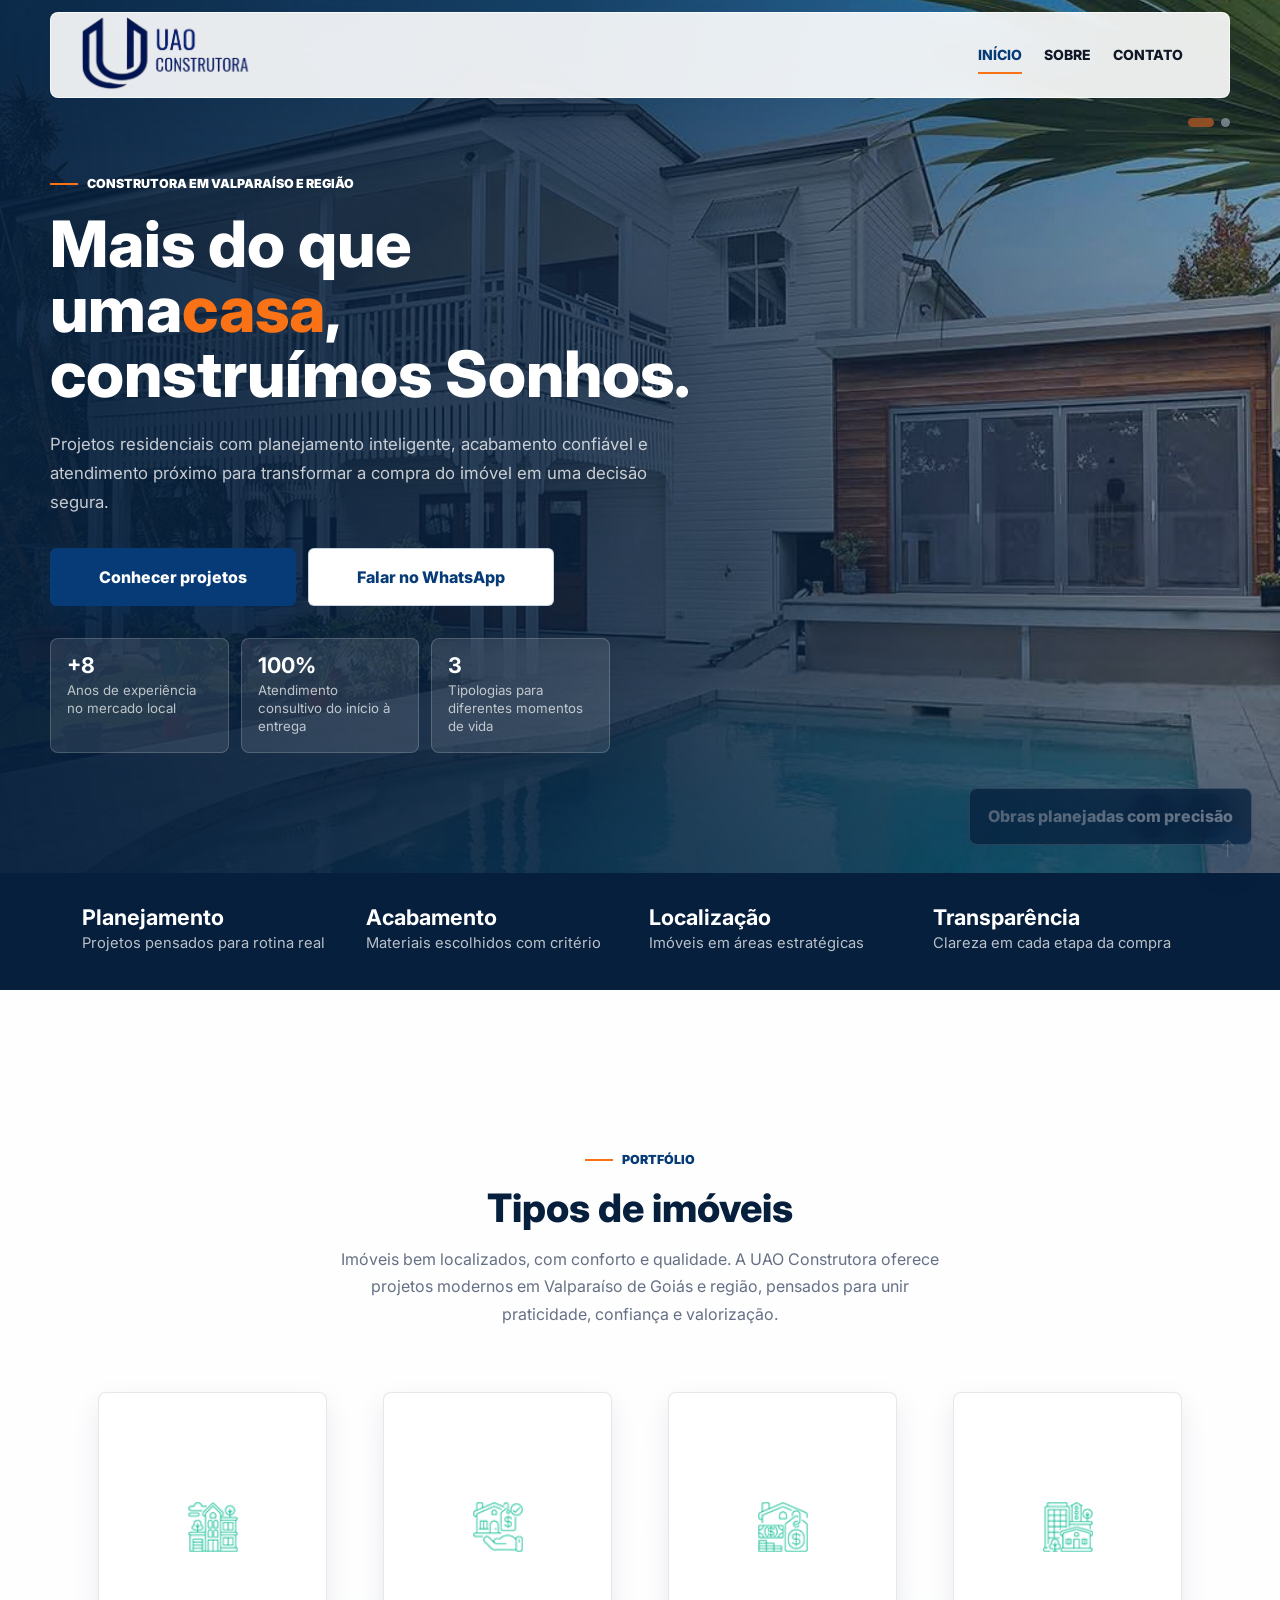
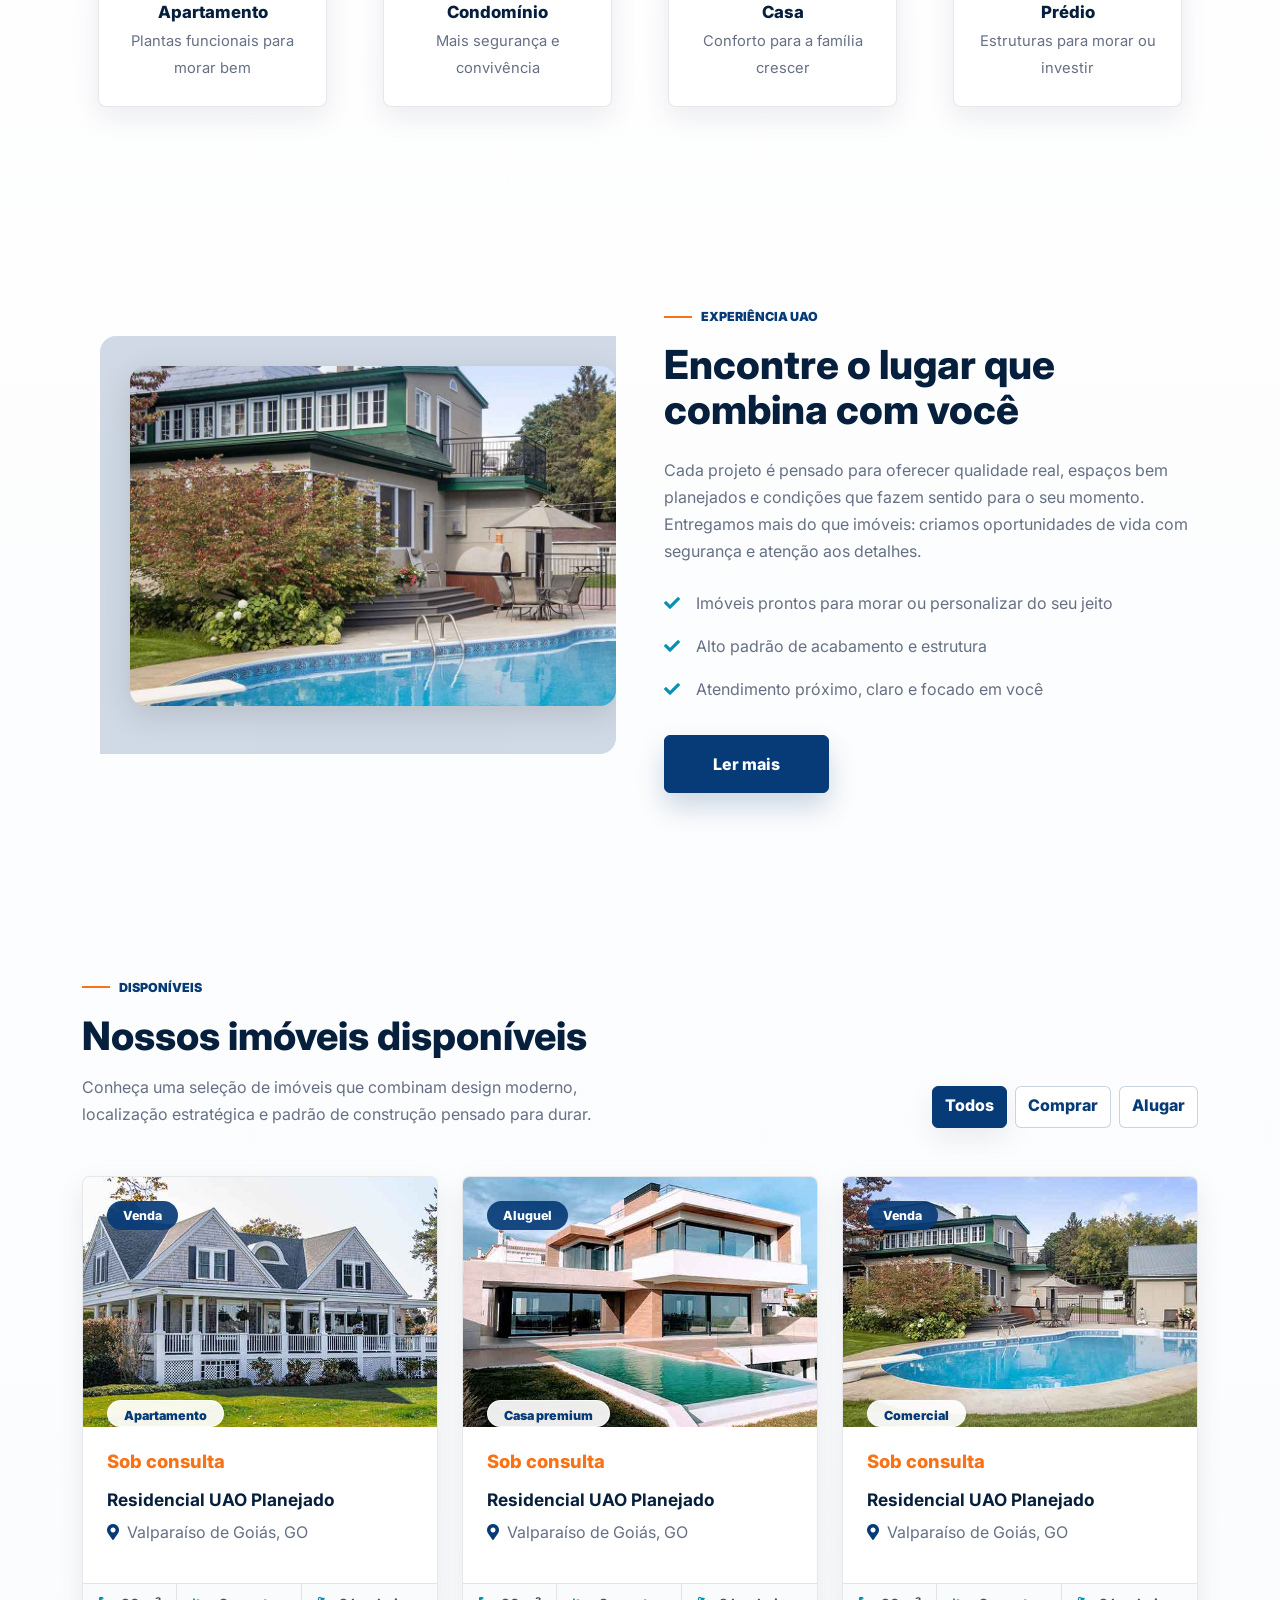
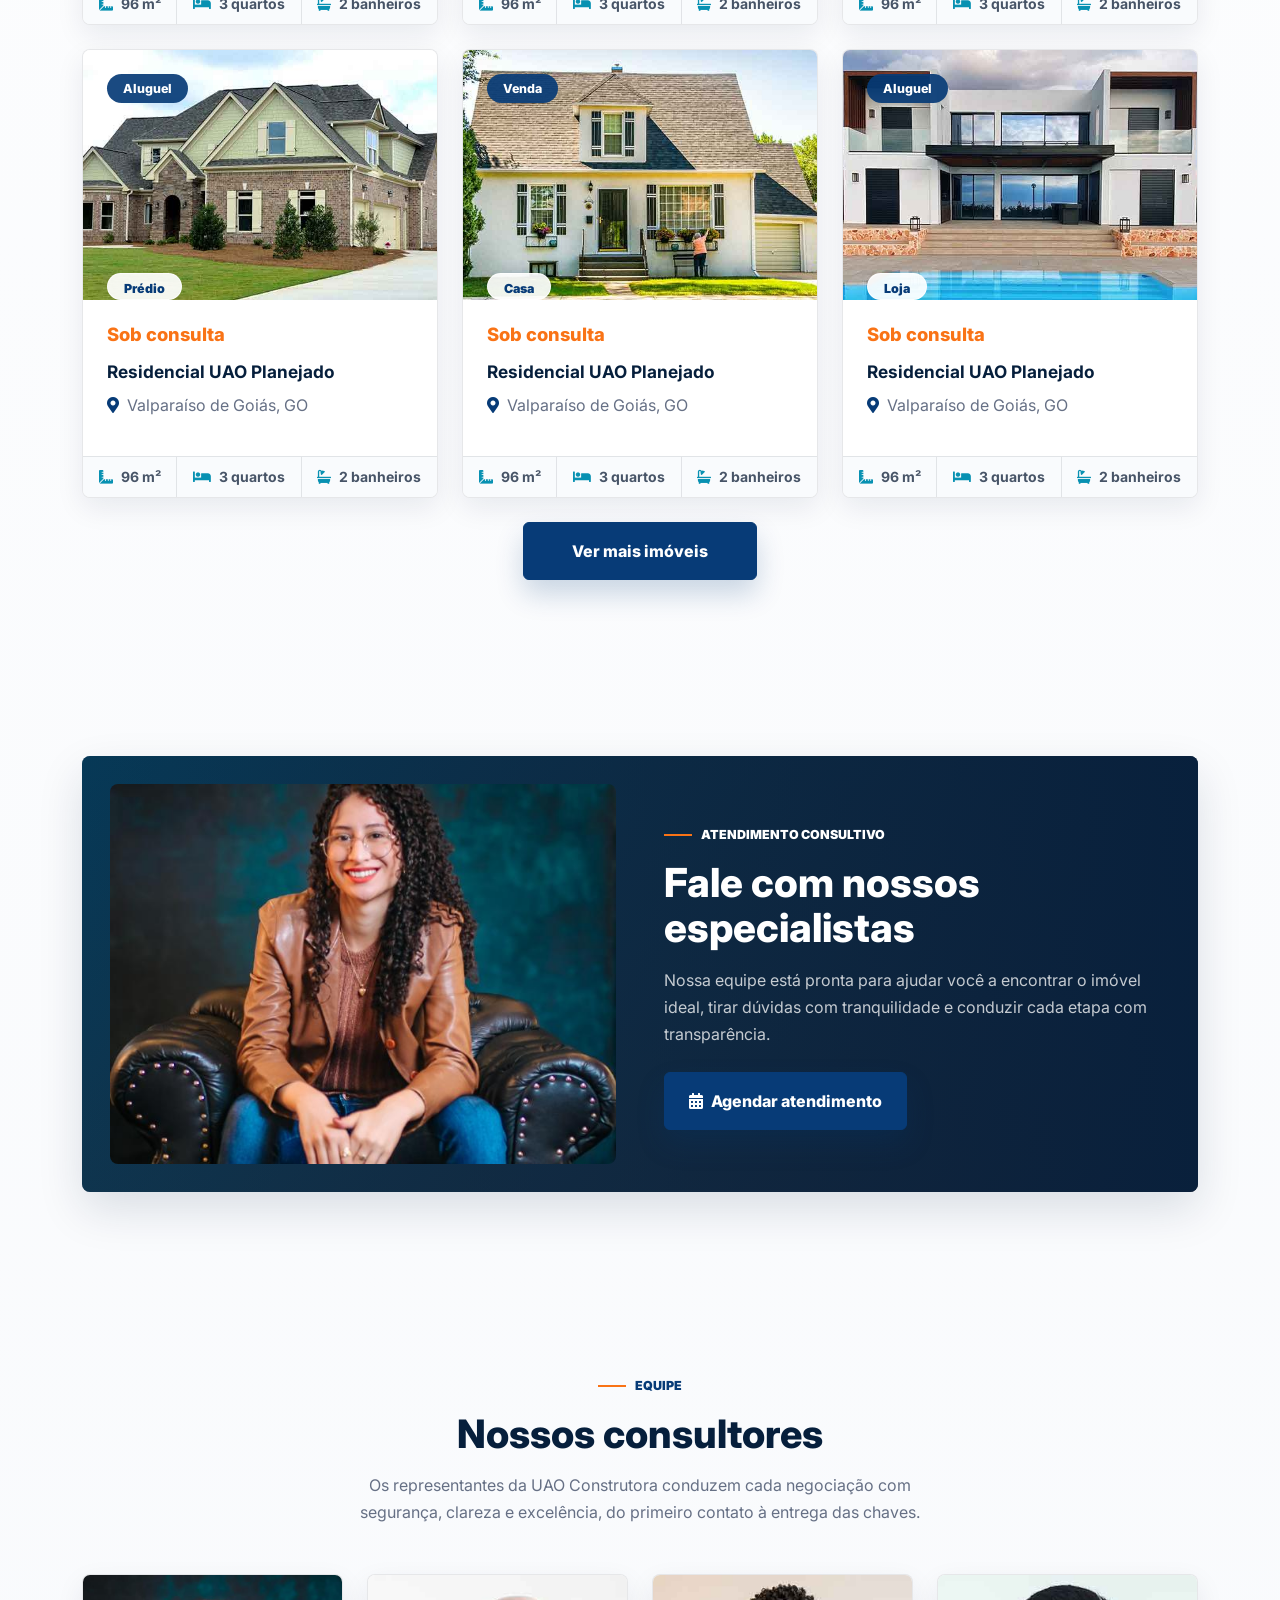
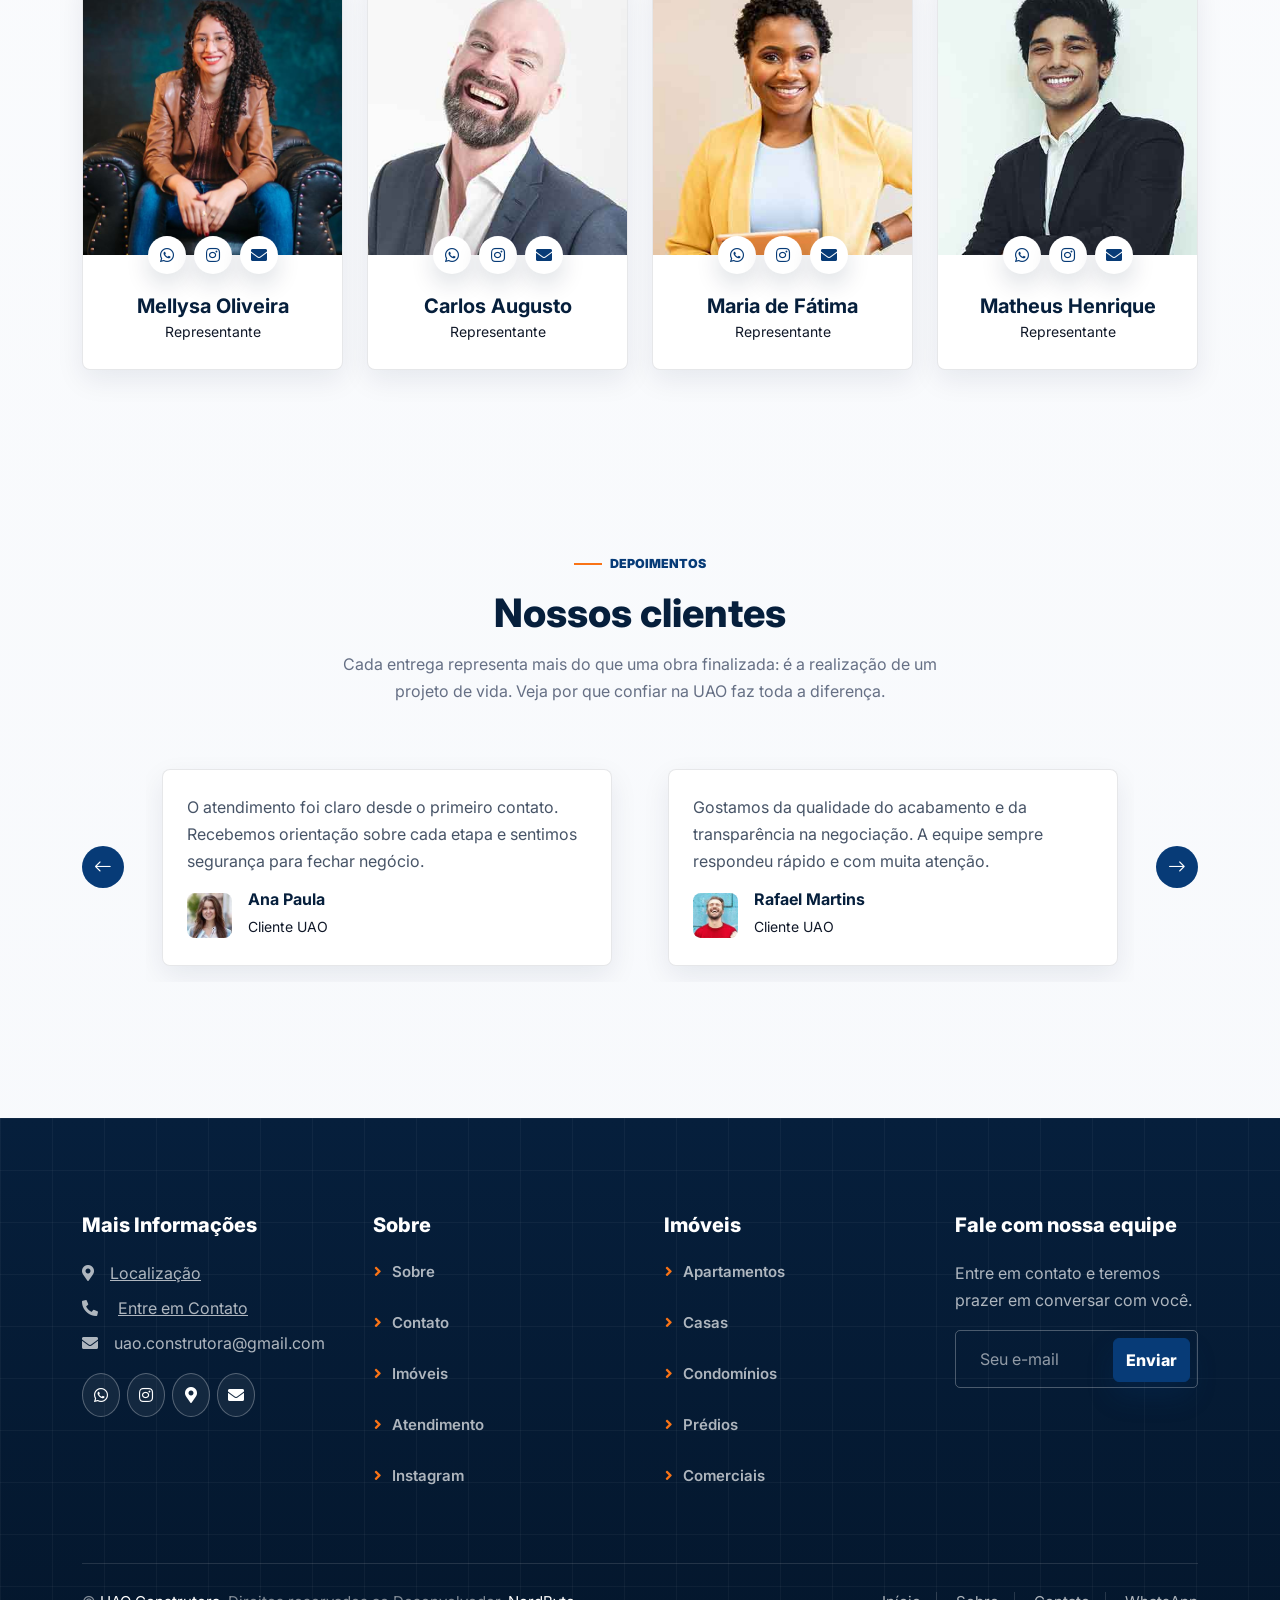
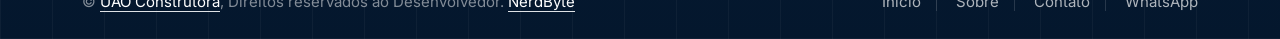
==== commit ce8d5da3: "Update index.html" ====
--- a/index.html
+++ b/index.html
@@ -80,8 +80,8 @@
             <div class="row g-0 align-items-center flex-column-reverse flex-md-row">
                 <div class="col-md-6 p-5 mt-lg-5">
                     <span class="hero-kicker animated fadeIn">Construtora em Valparaíso e região</span>
-                    <h1 class="display-5 animated fadeIn mb-4">Mais do que <span class="text-primary">casa</span>,
-                        construímos futuro.</h1>
+                    <h1 class="display-5 animated fadeIn mb-4">Mais do que uma<span class="text-primary">casa</span>,
+                        construímos Sonhos.</h1>
                     <p class="animated fadeIn mb-4 pb-2">Projetos residenciais com planejamento inteligente, acabamento
                         confiável e atendimento próximo para transformar a compra do imóvel em uma decisão segura.</p>
                     <div class="hero-actions animated fadeIn">
@@ -93,15 +93,15 @@
                     <div class="hero-stats animated fadeIn">
                         <div class="hero-stat">
                             <strong>+8</strong>
-                            <span>anos de experiência no mercado local</span>
+                            <span>Anos de experiência no mercado local</span>
                         </div>
                         <div class="hero-stat">
                             <strong>100%</strong>
-                            <span>atendimento consultivo do início à entrega</span>
+                            <span>Atendimento consultivo do início à entrega</span>
                         </div>
                         <div class="hero-stat">
                             <strong>3</strong>
-                            <span>tipologias para diferentes momentos de vida</span>
+                            <span>Tipologias para diferentes momentos de vida</span>
                         </div>
                     </div>
                 </div>
@@ -125,19 +125,19 @@
             <div class="container">
                 <div class="trust-item">
                     <strong>Planejamento</strong>
-                    <span>projetos pensados para rotina real</span>
+                    <span>Projetos pensados para rotina real</span>
                 </div>
                 <div class="trust-item">
                     <strong>Acabamento</strong>
-                    <span>materiais escolhidos com critério</span>
+                    <span>Materiais escolhidos com critério</span>
                 </div>
                 <div class="trust-item">
                     <strong>Localização</strong>
-                    <span>imóveis em áreas estratégicas</span>
+                    <span>Imóveis em áreas estratégicas</span>
                 </div>
                 <div class="trust-item">
                     <strong>Transparência</strong>
-                    <span>clareza em cada etapa da compra</span>
+                    <span>Clareza em cada etapa da compra</span>
                 </div>
             </div>
         </div>
@@ -1279,4 +1279,4 @@
     <script src="js/main.js"></script>
 </body>
 
-</html>+</html>
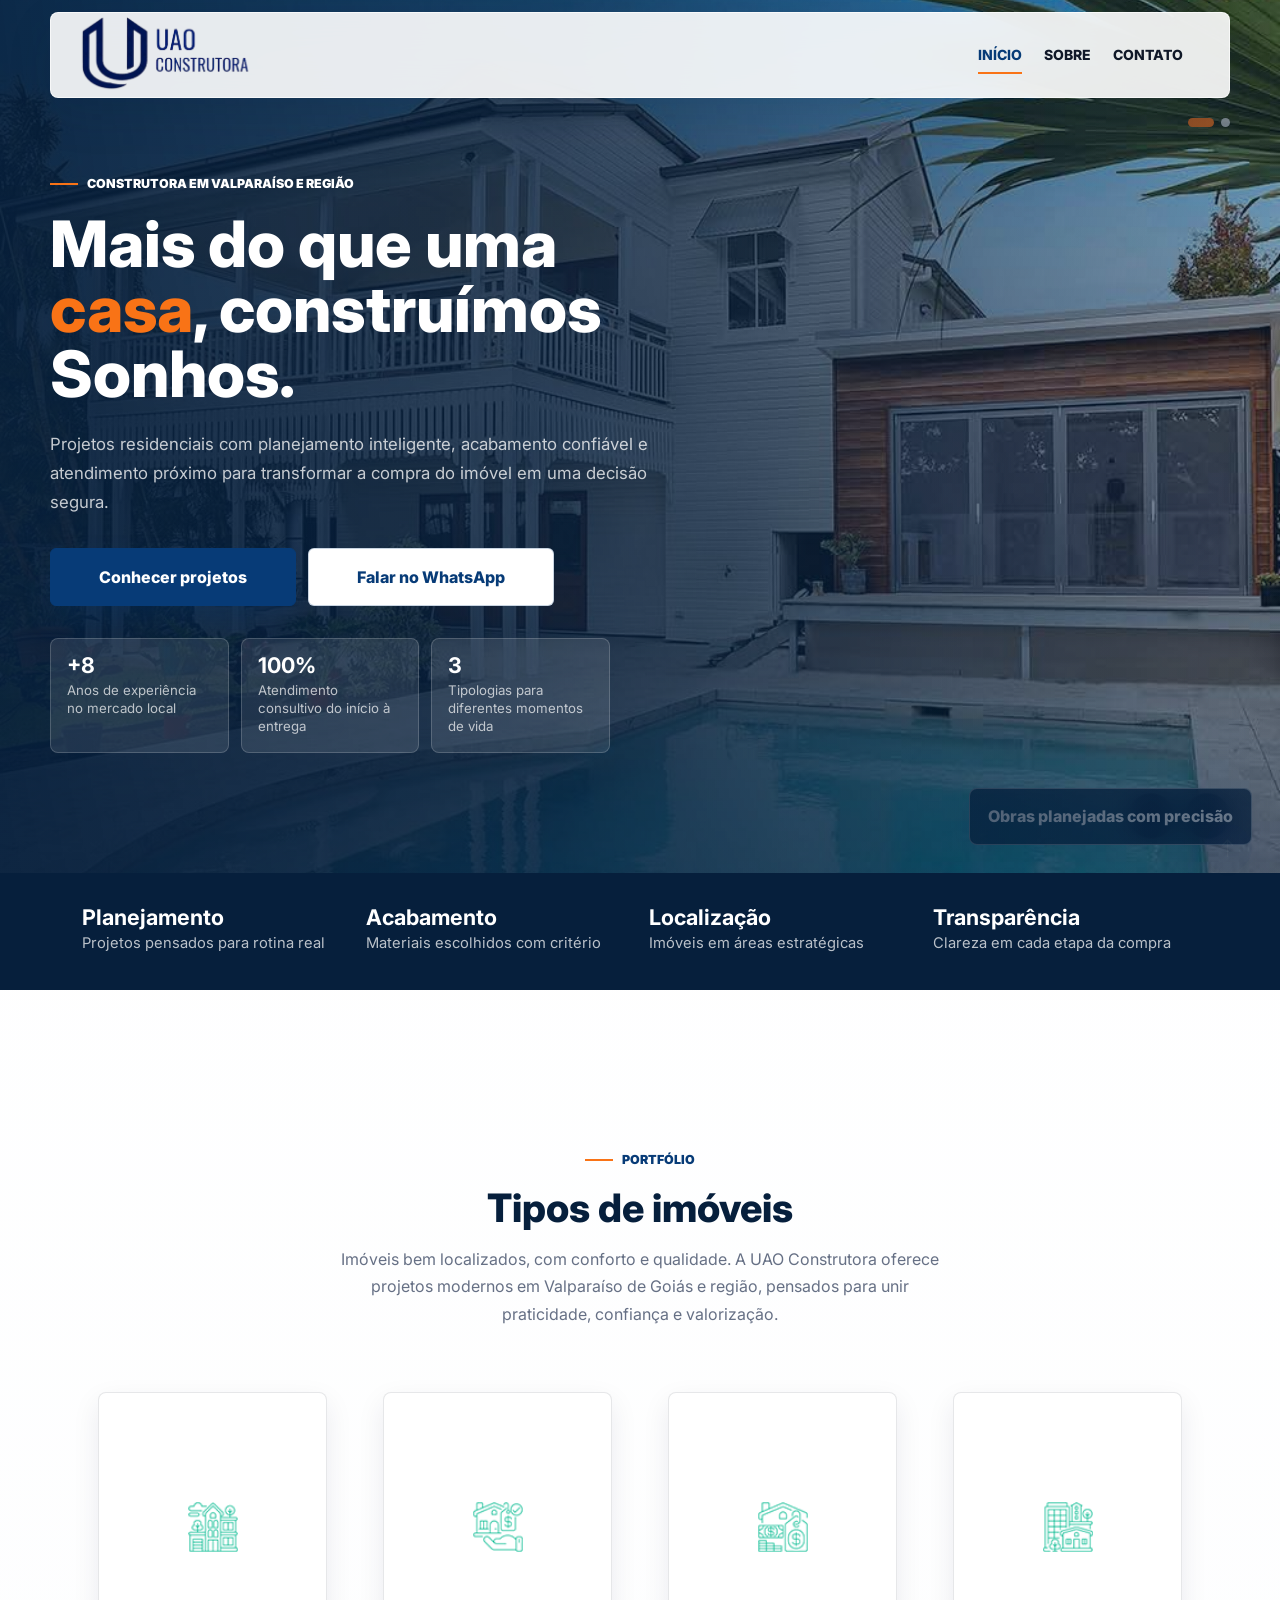
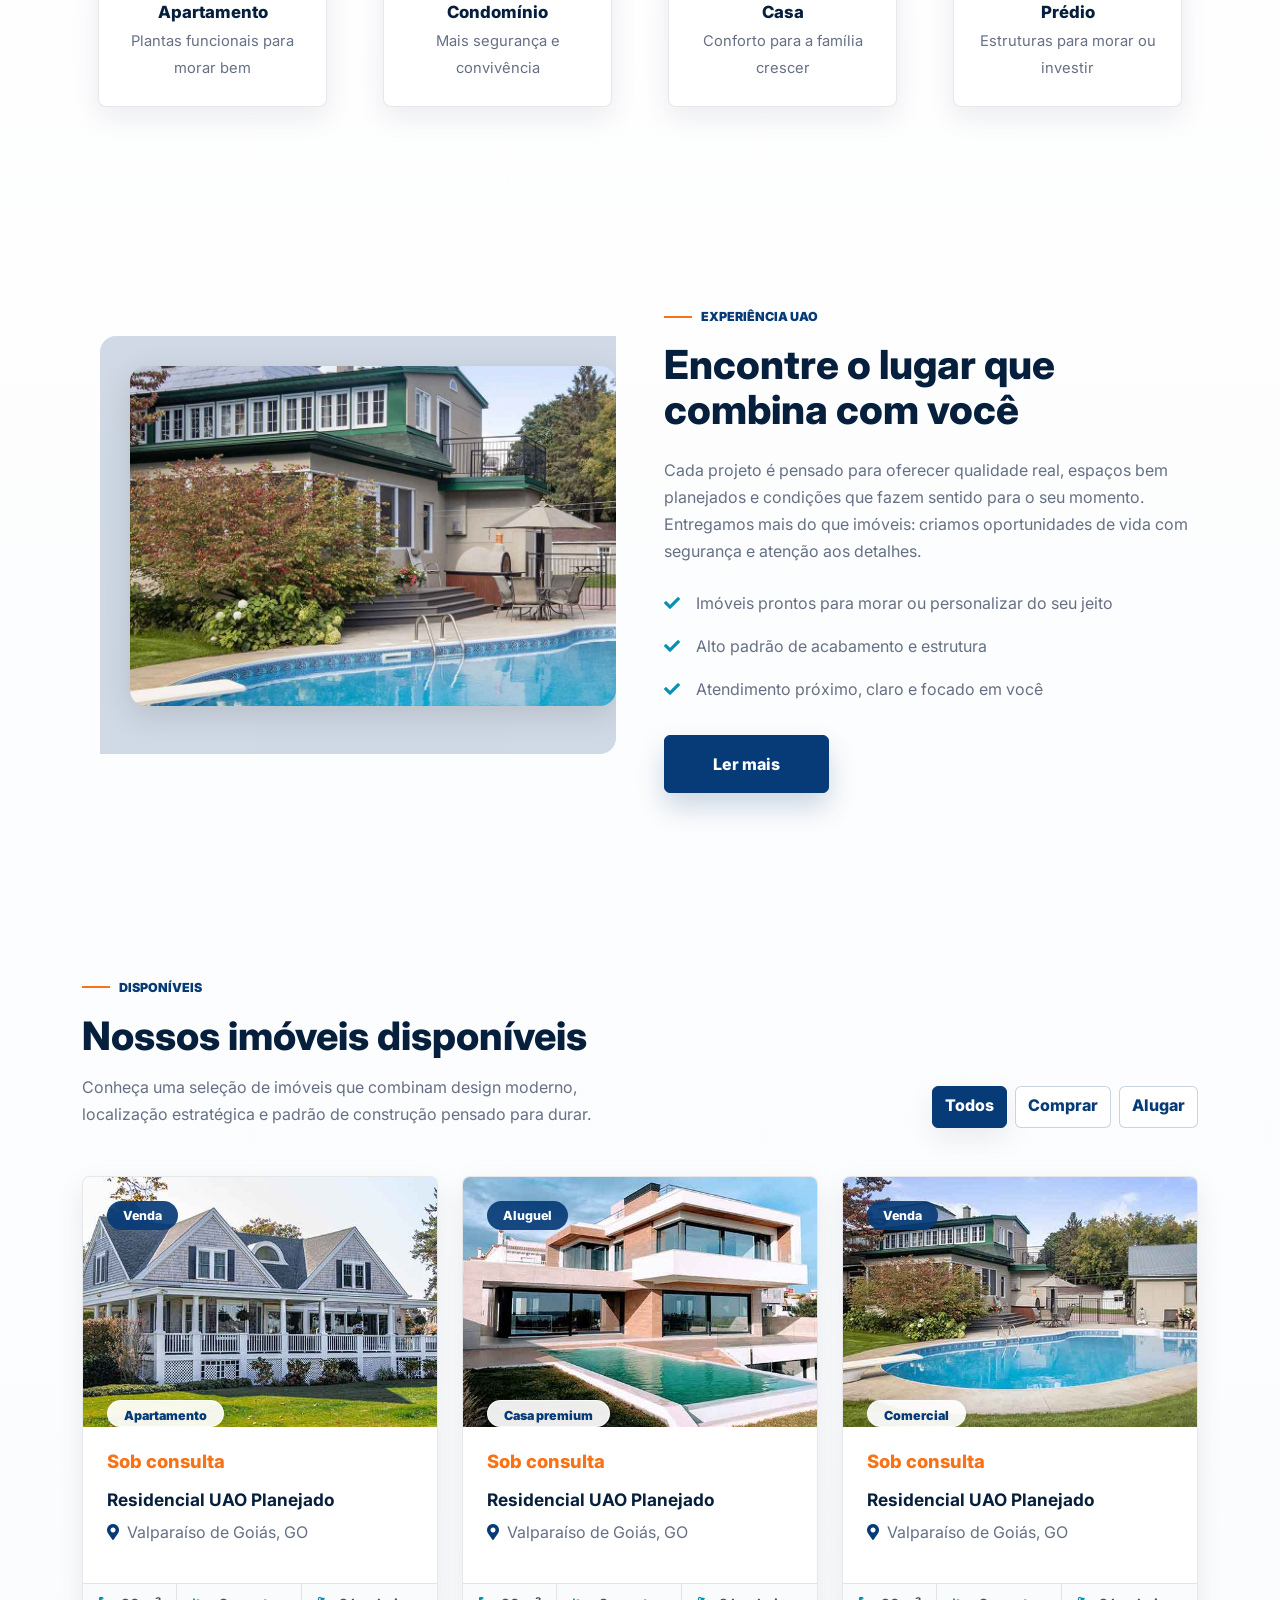
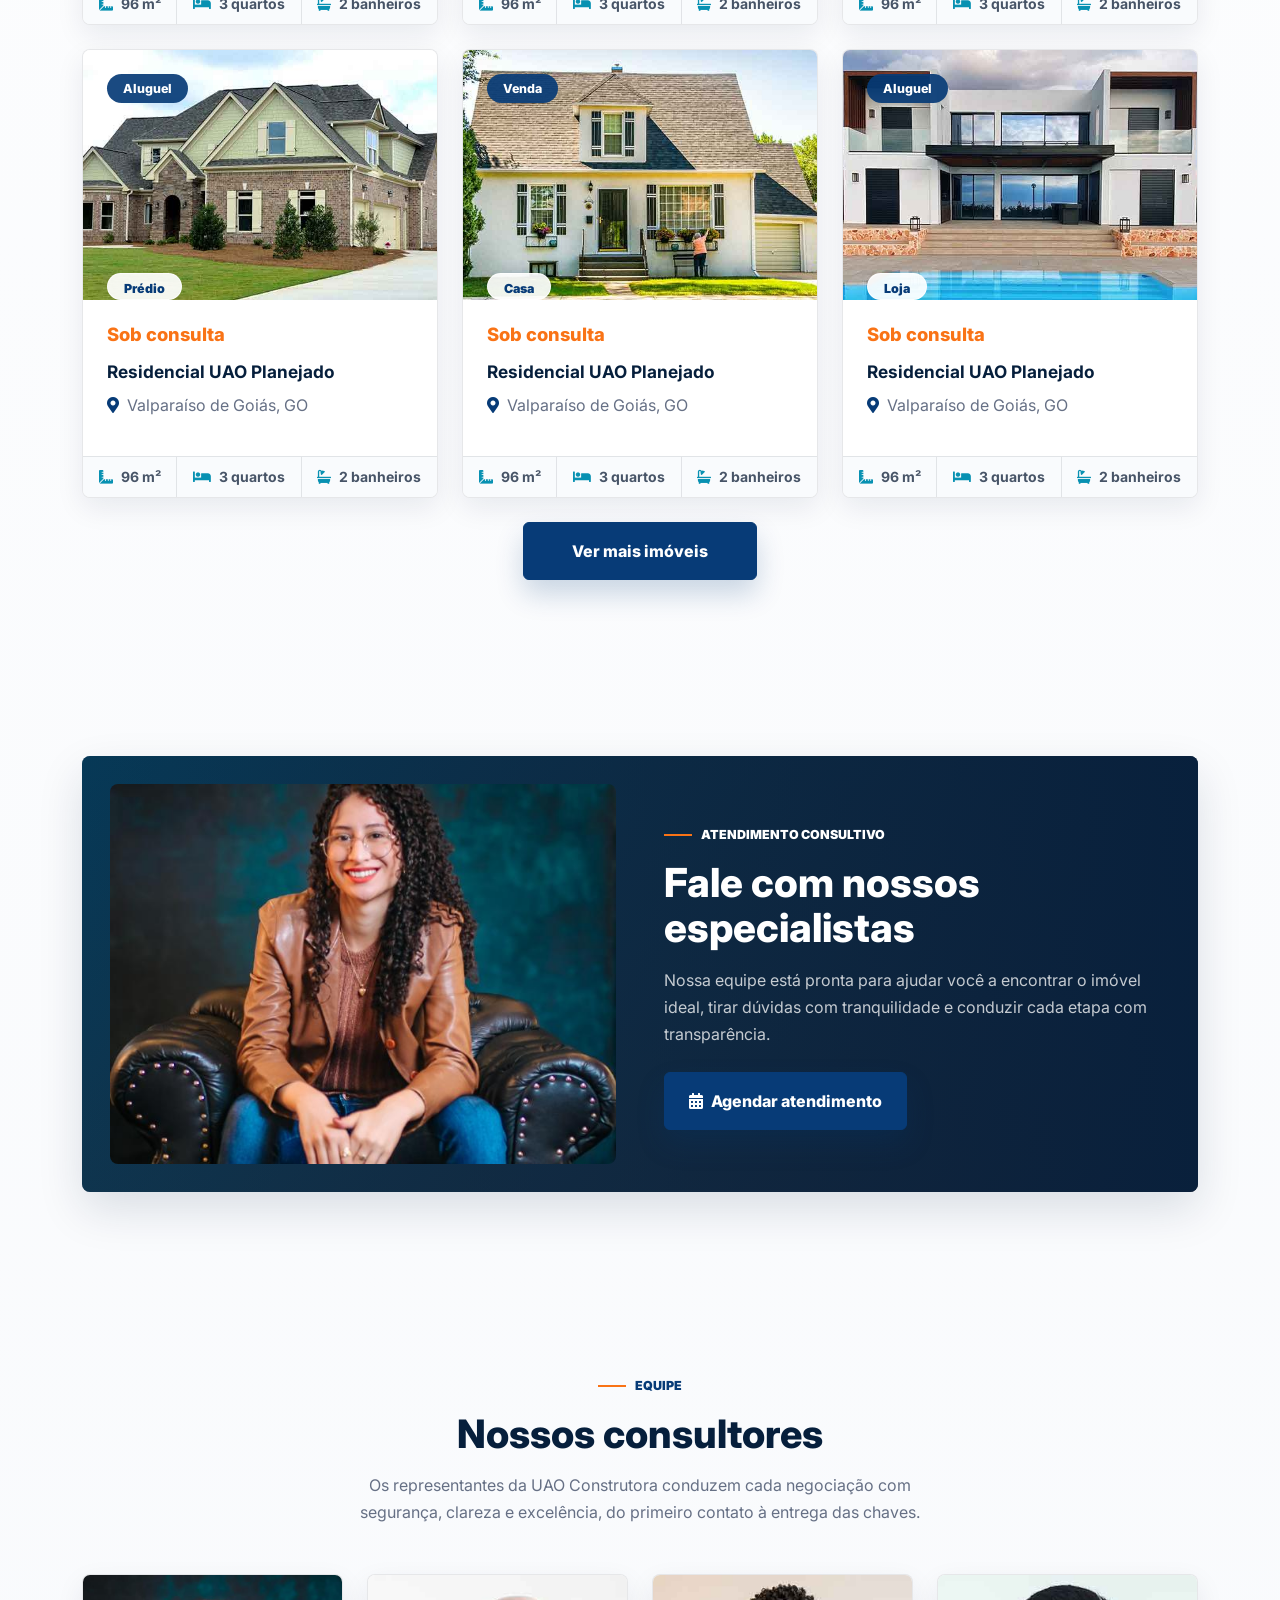
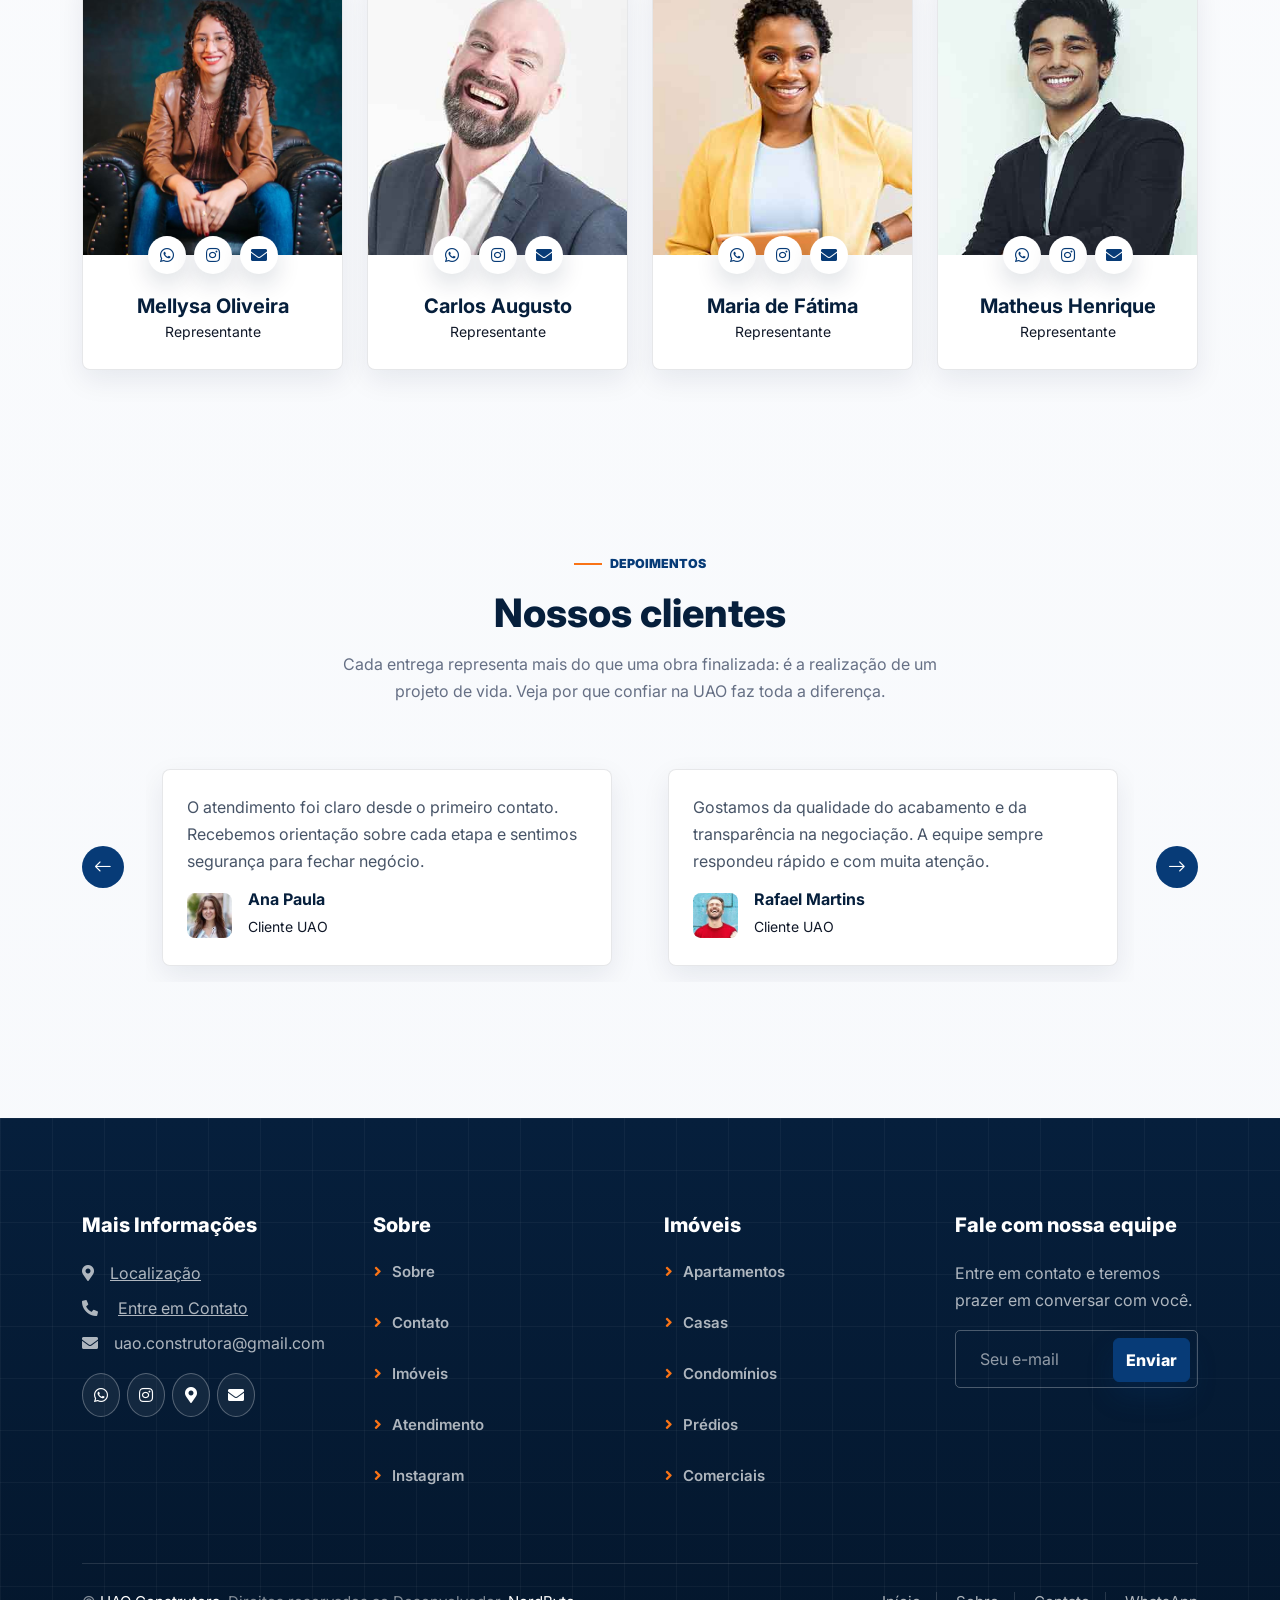
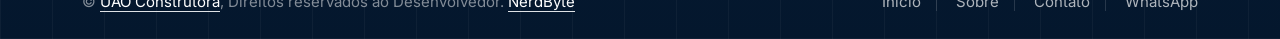
==== commit 0cd75b15: "Update index.html" ====
--- a/index.html
+++ b/index.html
@@ -80,7 +80,7 @@
             <div class="row g-0 align-items-center flex-column-reverse flex-md-row">
                 <div class="col-md-6 p-5 mt-lg-5">
                     <span class="hero-kicker animated fadeIn">Construtora em Valparaíso e região</span>
-                    <h1 class="display-5 animated fadeIn mb-4">Mais do que uma<span class="text-primary">casa</span>,
+                    <h1 class="display-5 animated fadeIn mb-4">Mais do que uma <span class="text-primary">casa</span>,
                         construímos Sonhos.</h1>
                     <p class="animated fadeIn mb-4 pb-2">Projetos residenciais com planejamento inteligente, acabamento
                         confiável e atendimento próximo para transformar a compra do imóvel em uma decisão segura.</p>
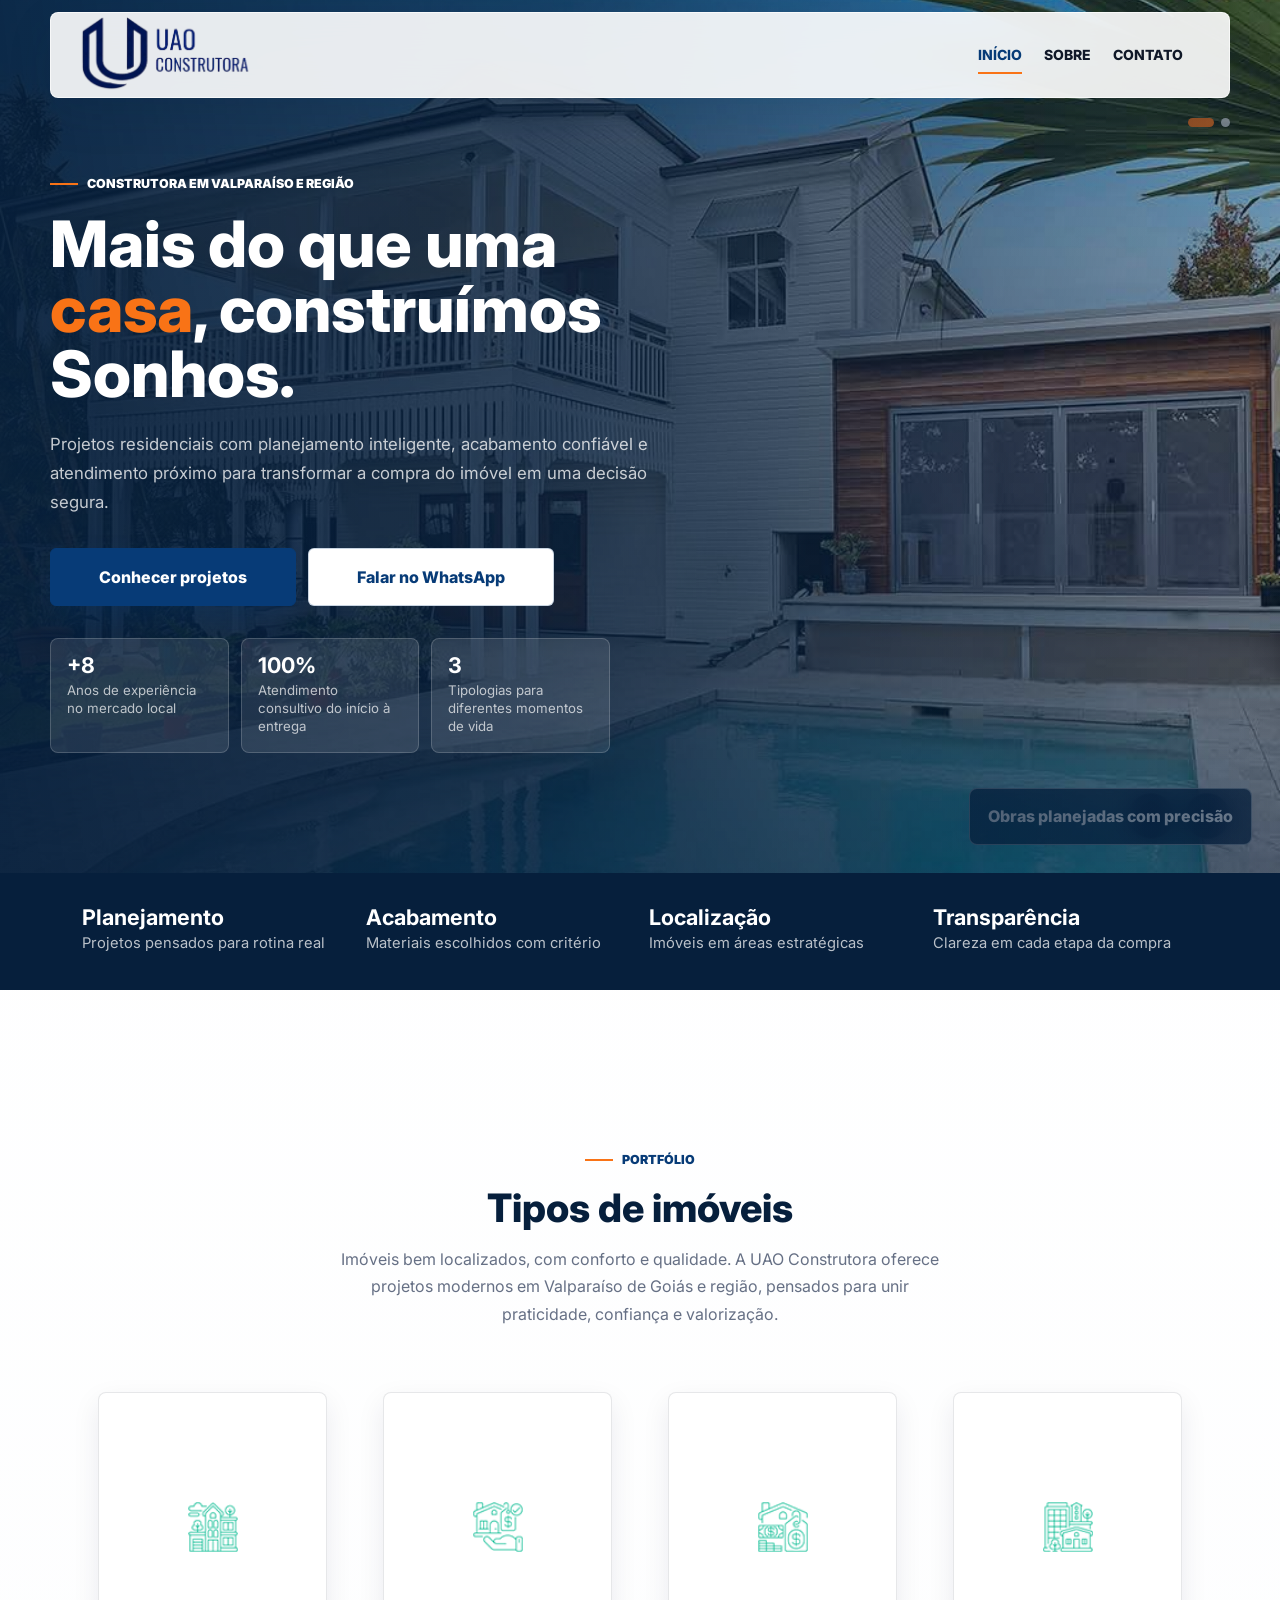
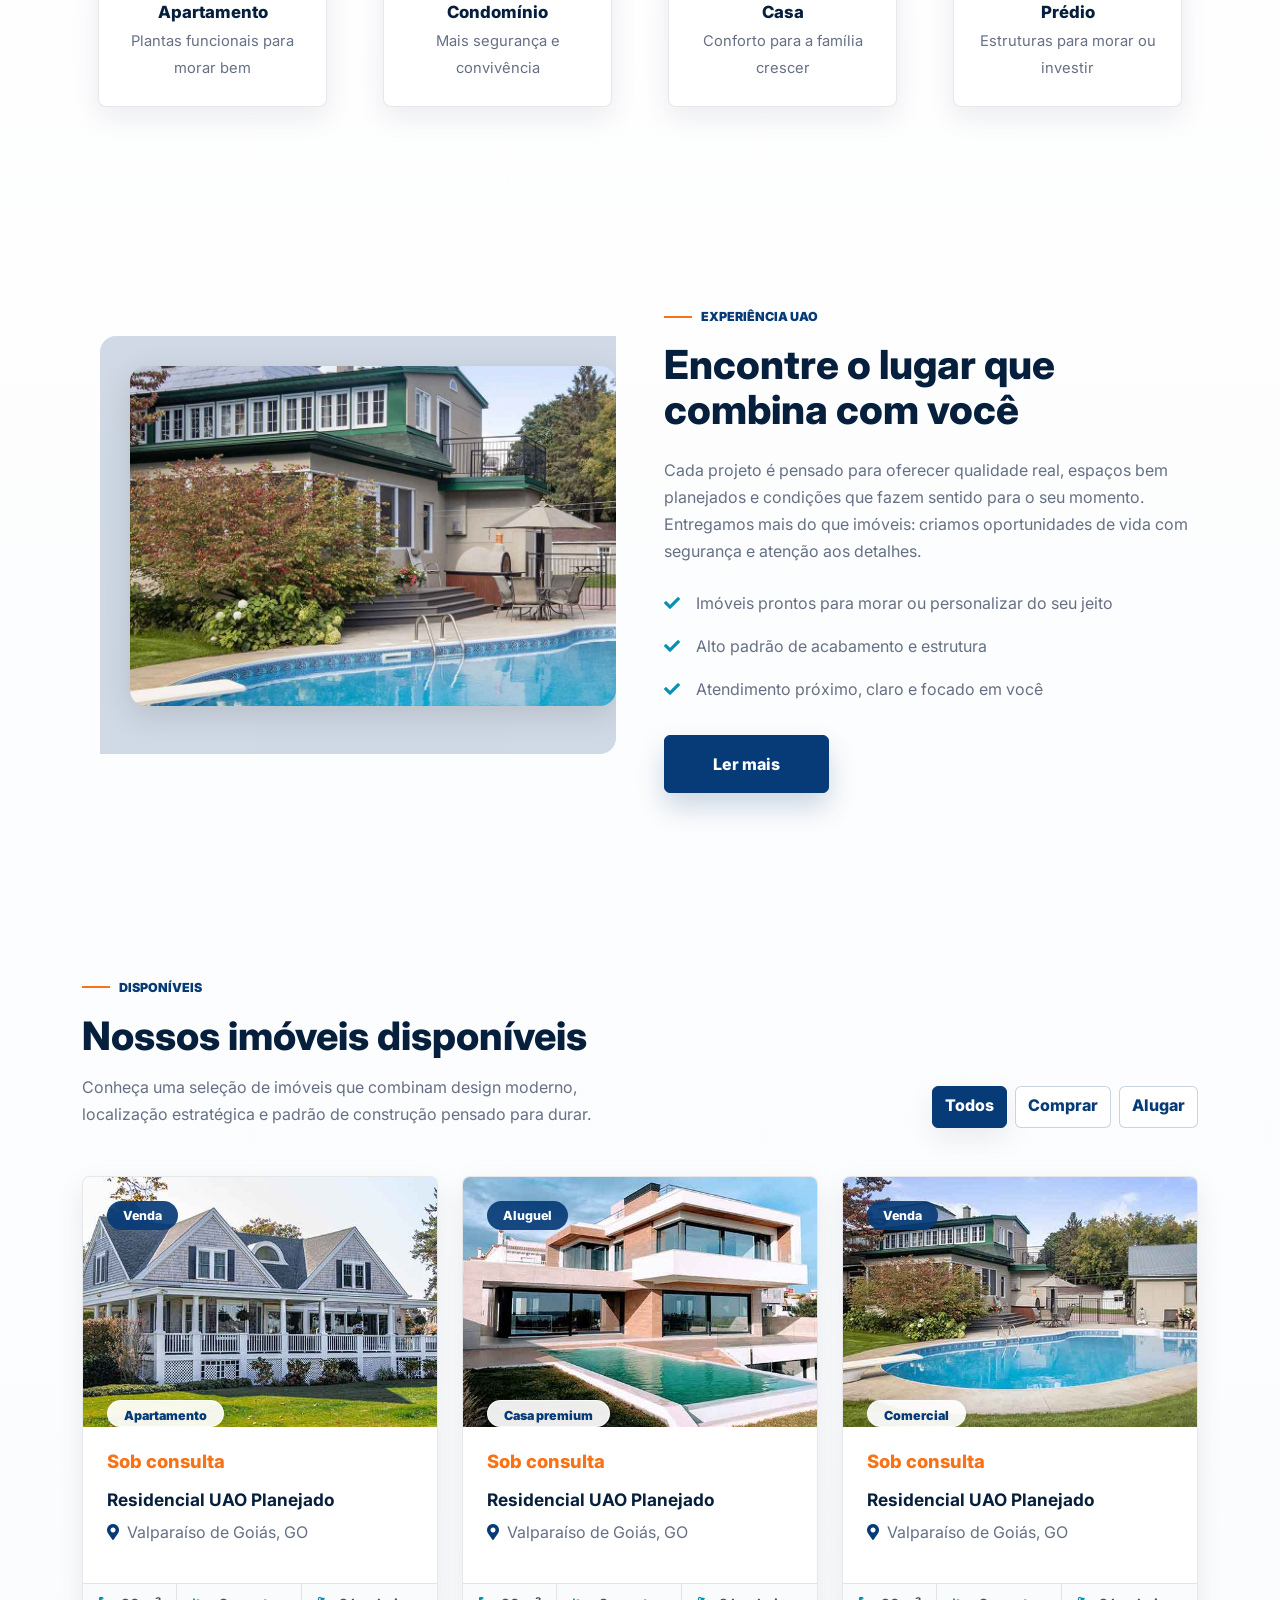
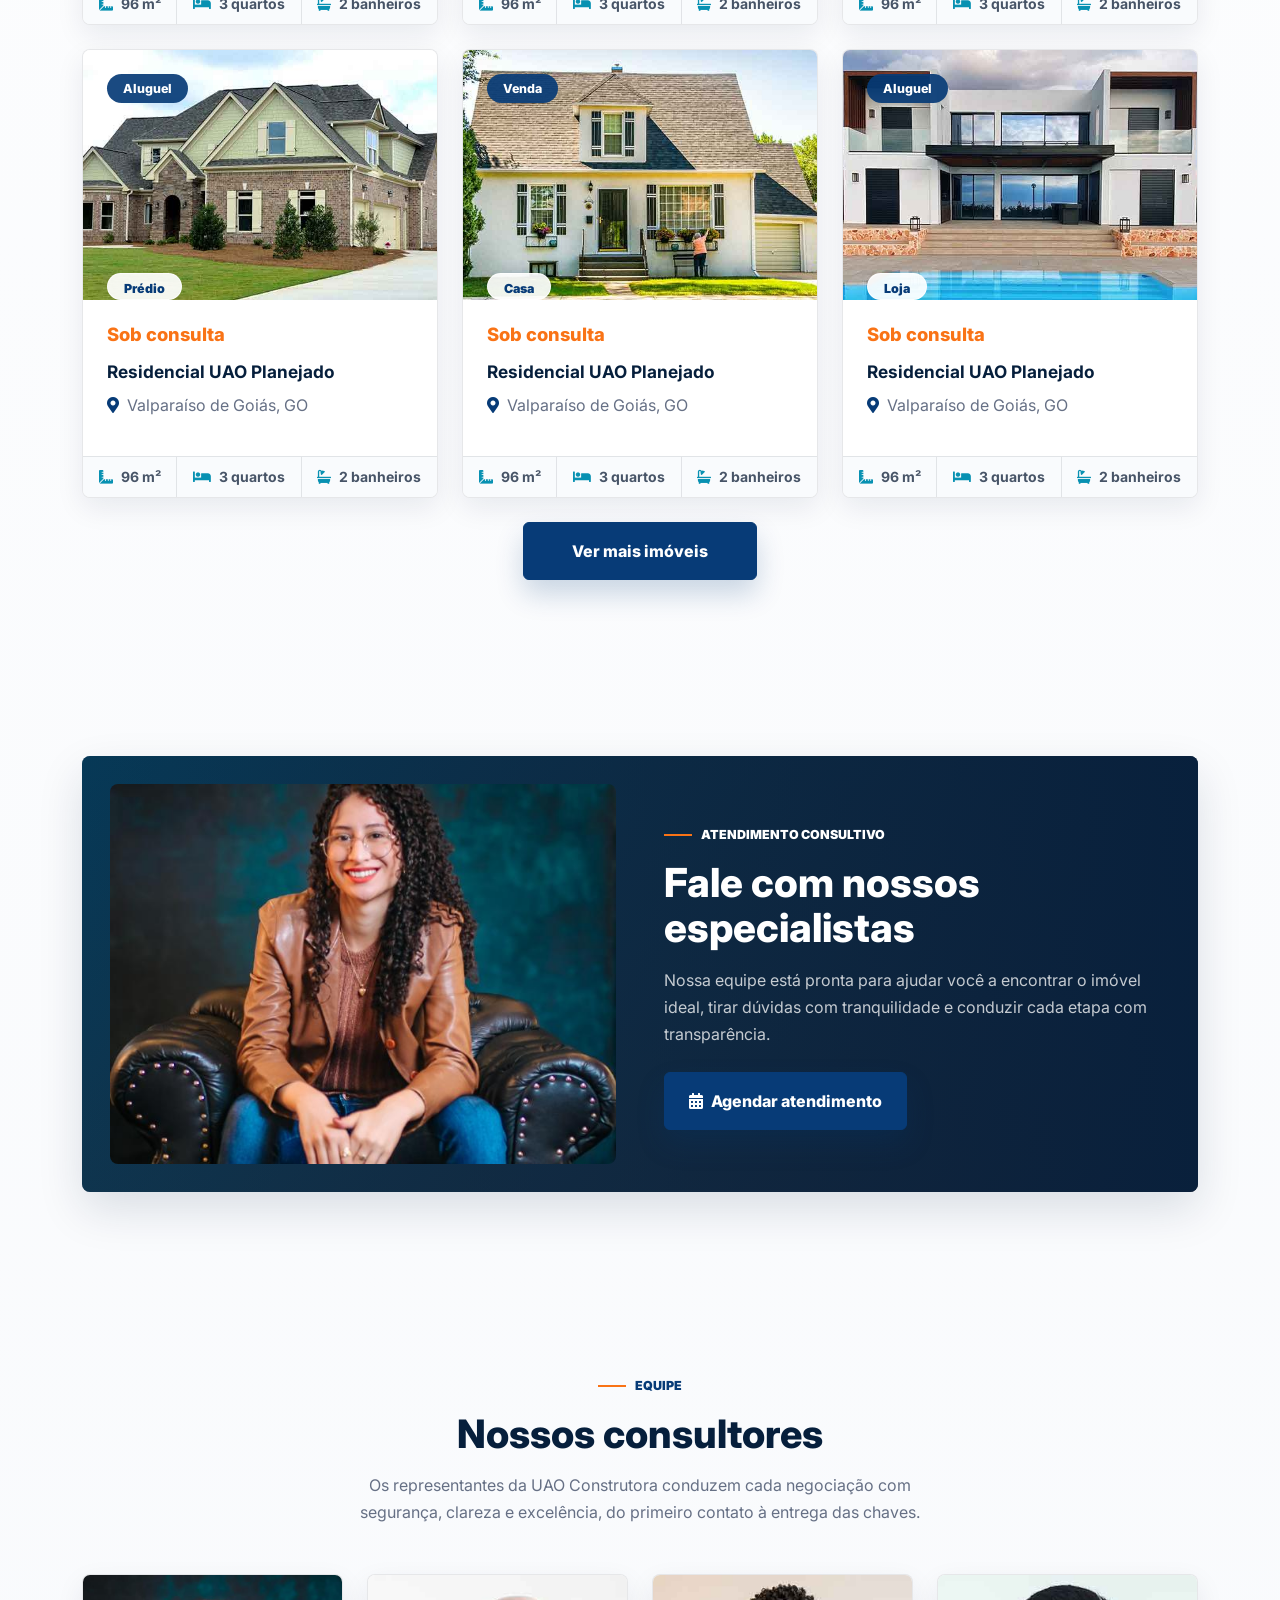
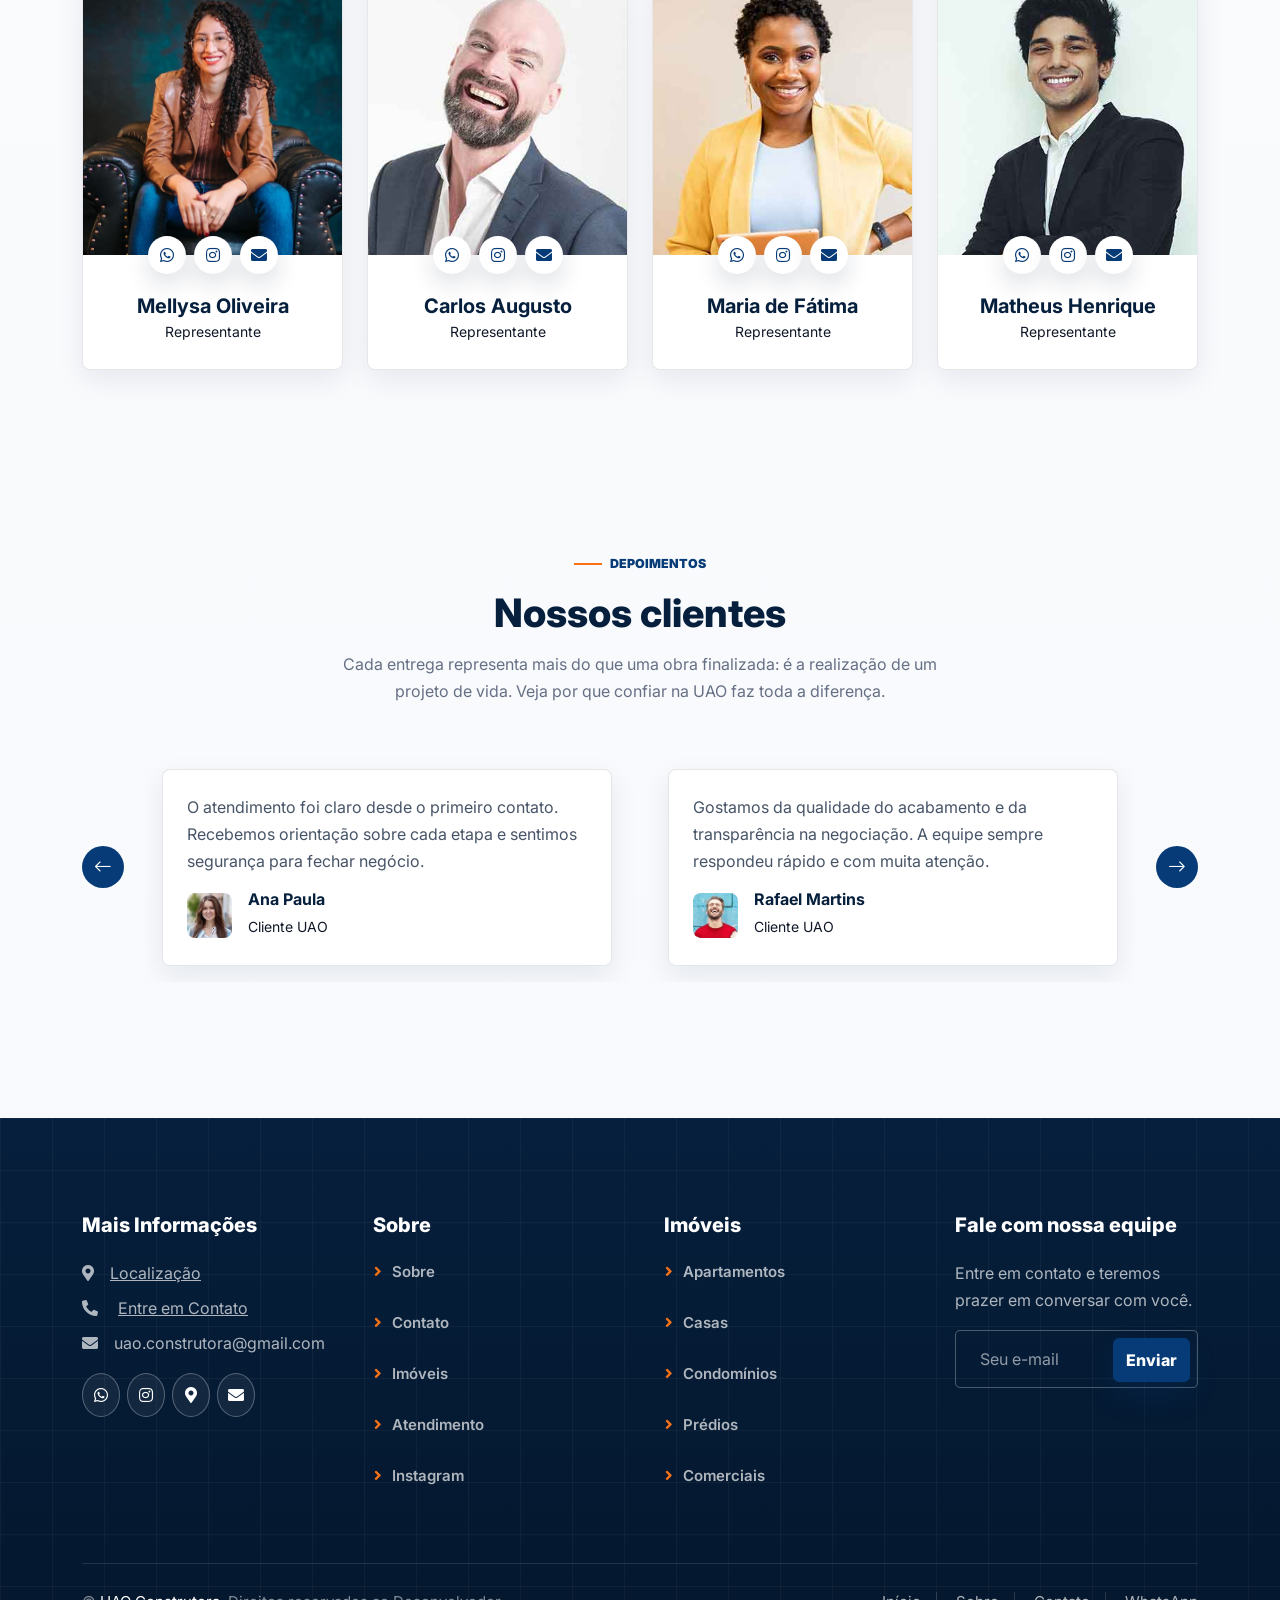
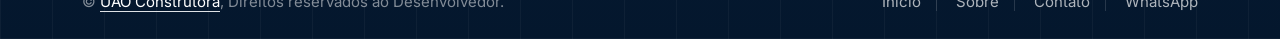
==== commit 515ad304: "Update index.html" ====
--- a/index.html
+++ b/index.html
@@ -1247,7 +1247,7 @@
                             Desenvolvedor.
 
                             <!--/*** This template is free as long as you keep the footer author’s credit link/attribution link/backlink. If you'd like to use the template without the footer author’s credit link/attribution link/backlink, you can purchase the Credit Removal License from "https://htmlcodex.com/credit-removal". Thank you for your support. ***/-->
-                            <a class="border-bottom" href="#">NerdByte</a>
+                            <a class="border-bottom" href="#"></a>
                         </div>
                         <div class="col-md-6 text-center text-md-end">
                             <div class="footer-menu">
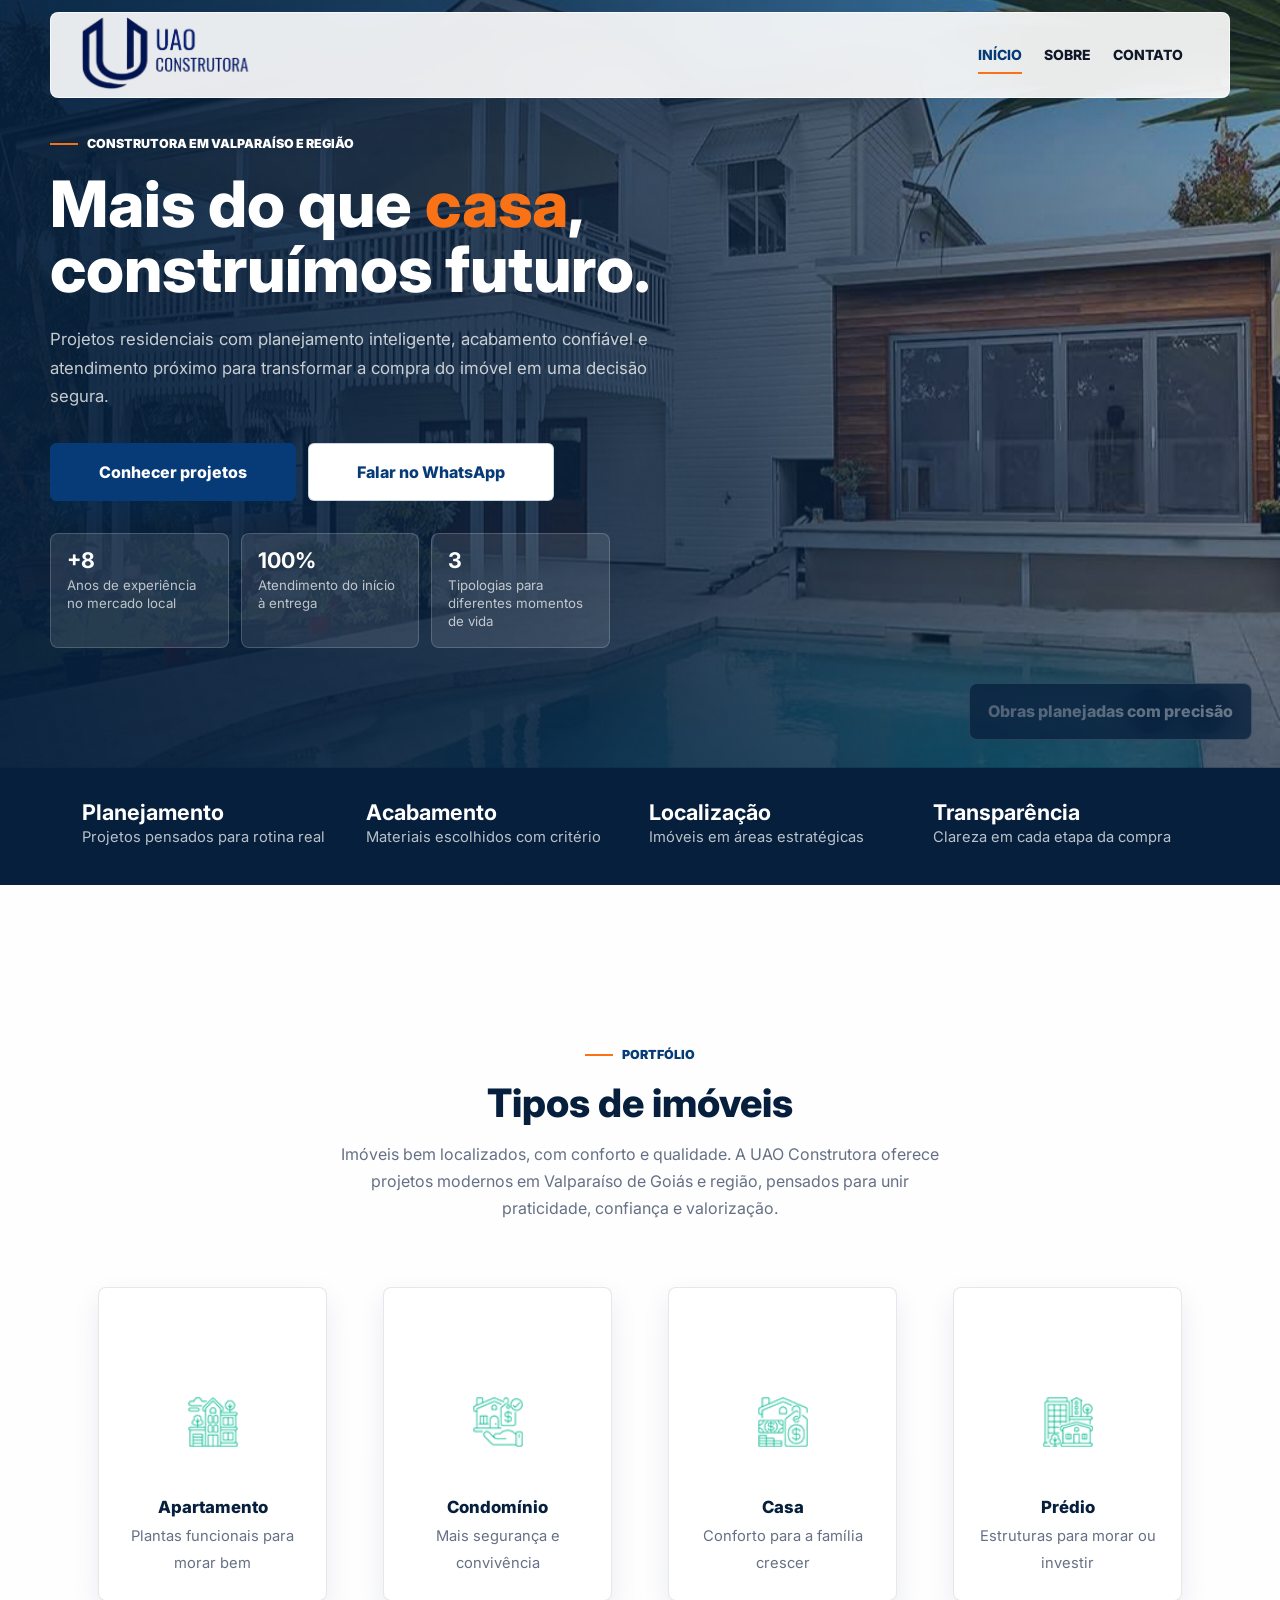
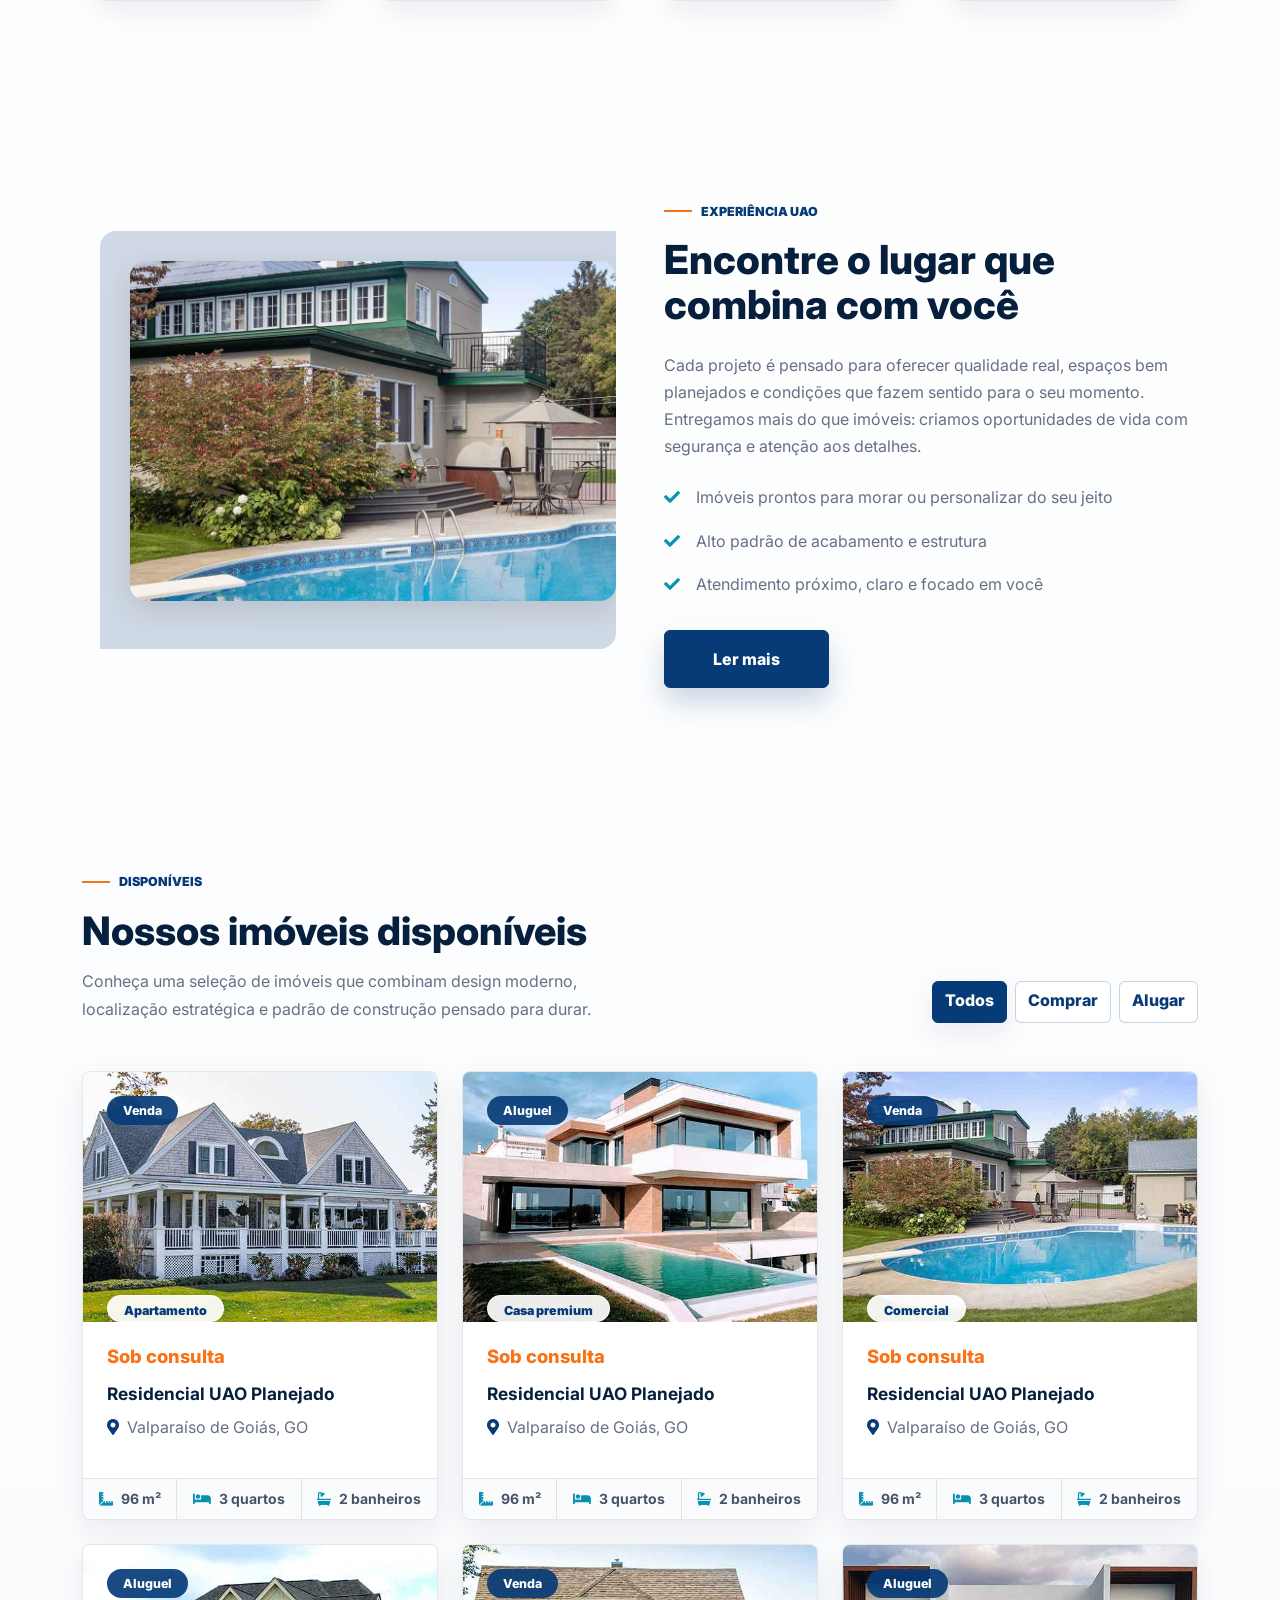
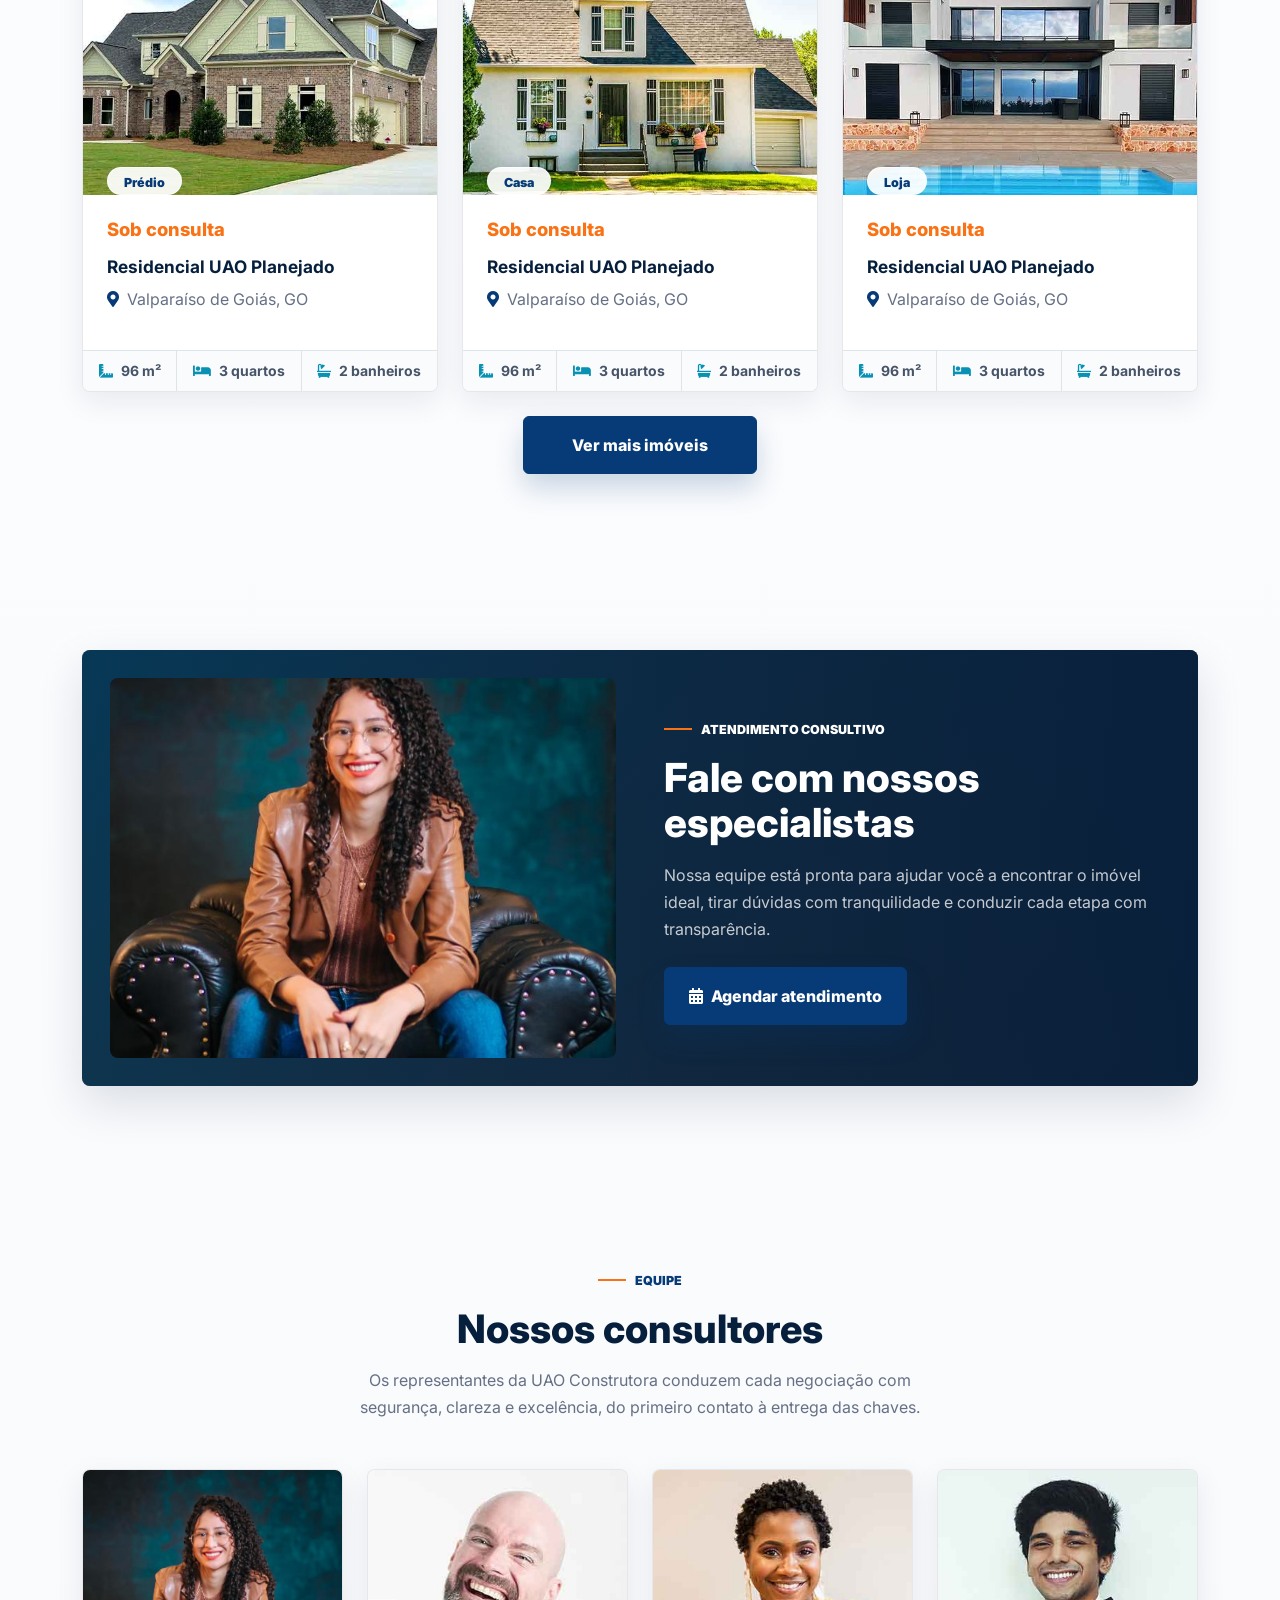
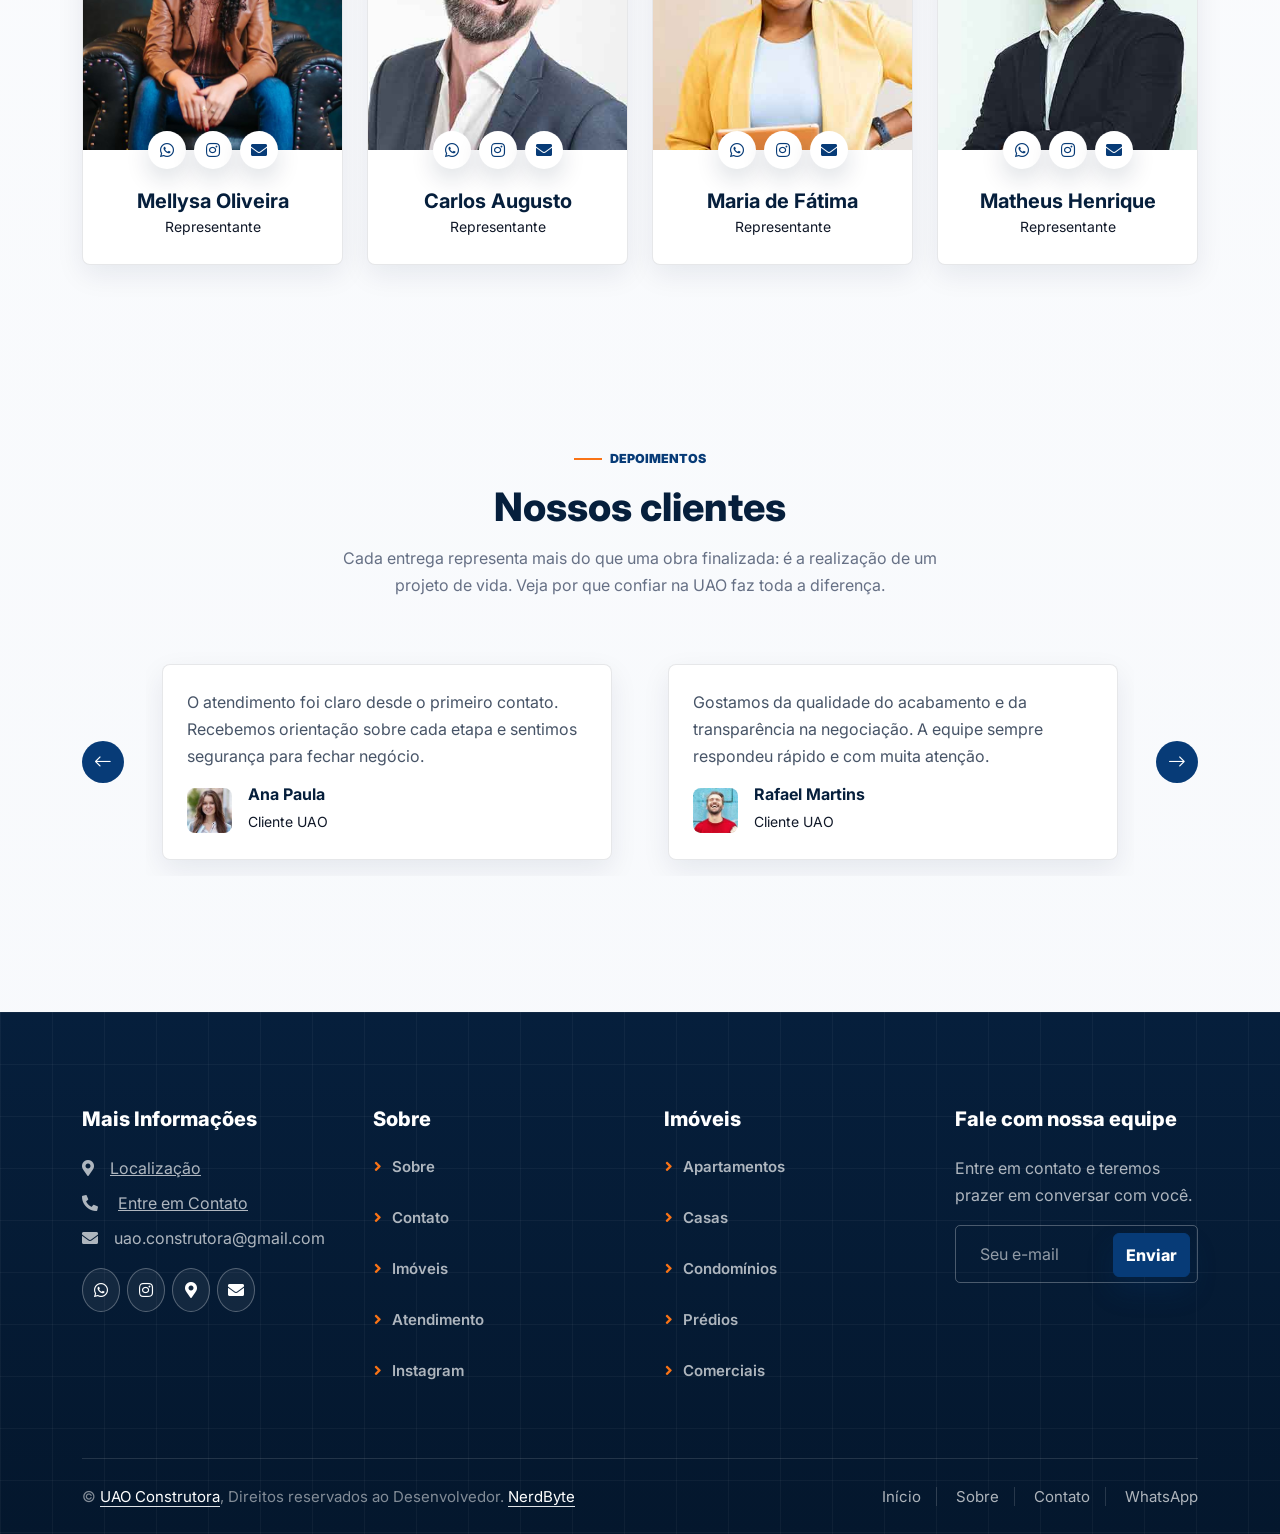
==== commit f4b7ce5a: "Update index.html" ====
--- a/index.html
+++ b/index.html
@@ -76,12 +76,12 @@
         </div>
         <!-- Navbar End -->
         <!-- Header Start -->
-        <div class="container-fluid header bg-white p-0">
+        <div class="container-fluid header bg-white p-0" style="margin-top: -40px;">
             <div class="row g-0 align-items-center flex-column-reverse flex-md-row">
                 <div class="col-md-6 p-5 mt-lg-5">
                     <span class="hero-kicker animated fadeIn">Construtora em Valparaíso e região</span>
-                    <h1 class="display-5 animated fadeIn mb-4">Mais do que uma <span class="text-primary">casa</span>,
-                        construímos Sonhos.</h1>
+                    <h1 class="display-5 animated fadeIn mb-4">Mais do que <span class="text-primary">casa</span>,
+                        construímos futuro.</h1>
                     <p class="animated fadeIn mb-4 pb-2">Projetos residenciais com planejamento inteligente, acabamento
                         confiável e atendimento próximo para transformar a compra do imóvel em uma decisão segura.</p>
                     <div class="hero-actions animated fadeIn">
@@ -97,7 +97,7 @@
                         </div>
                         <div class="hero-stat">
                             <strong>100%</strong>
-                            <span>Atendimento consultivo do início à entrega</span>
+                            <span>Atendimento do início à entrega</span>
                         </div>
                         <div class="hero-stat">
                             <strong>3</strong>
@@ -1130,7 +1130,7 @@
                     <p>Cada entrega representa mais do que uma obra finalizada: é a realização de um projeto de vida.
                         Veja por que confiar na UAO faz toda a diferença.</p>
                 </div>
-                <div class="owl-carousel testimonial-carousel wow fadeInUp" data-wow-delay="0.1s">
+                <div class="owl-carousel testimonial-carousel">
                     <div class="testimonial-item bg-light rounded p-3">
                         <div class="bg-white border rounded p-4">
                             <p>O atendimento foi claro desde o primeiro contato. Recebemos orientação sobre cada etapa e
@@ -1247,7 +1247,7 @@
                             Desenvolvedor.
 
                             <!--/*** This template is free as long as you keep the footer author’s credit link/attribution link/backlink. If you'd like to use the template without the footer author’s credit link/attribution link/backlink, you can purchase the Credit Removal License from "https://htmlcodex.com/credit-removal". Thank you for your support. ***/-->
-                            <a class="border-bottom" href="#"></a>
+                            <a class="border-bottom" href="#">NerdByte</a>
                         </div>
                         <div class="col-md-6 text-center text-md-end">
                             <div class="footer-menu">
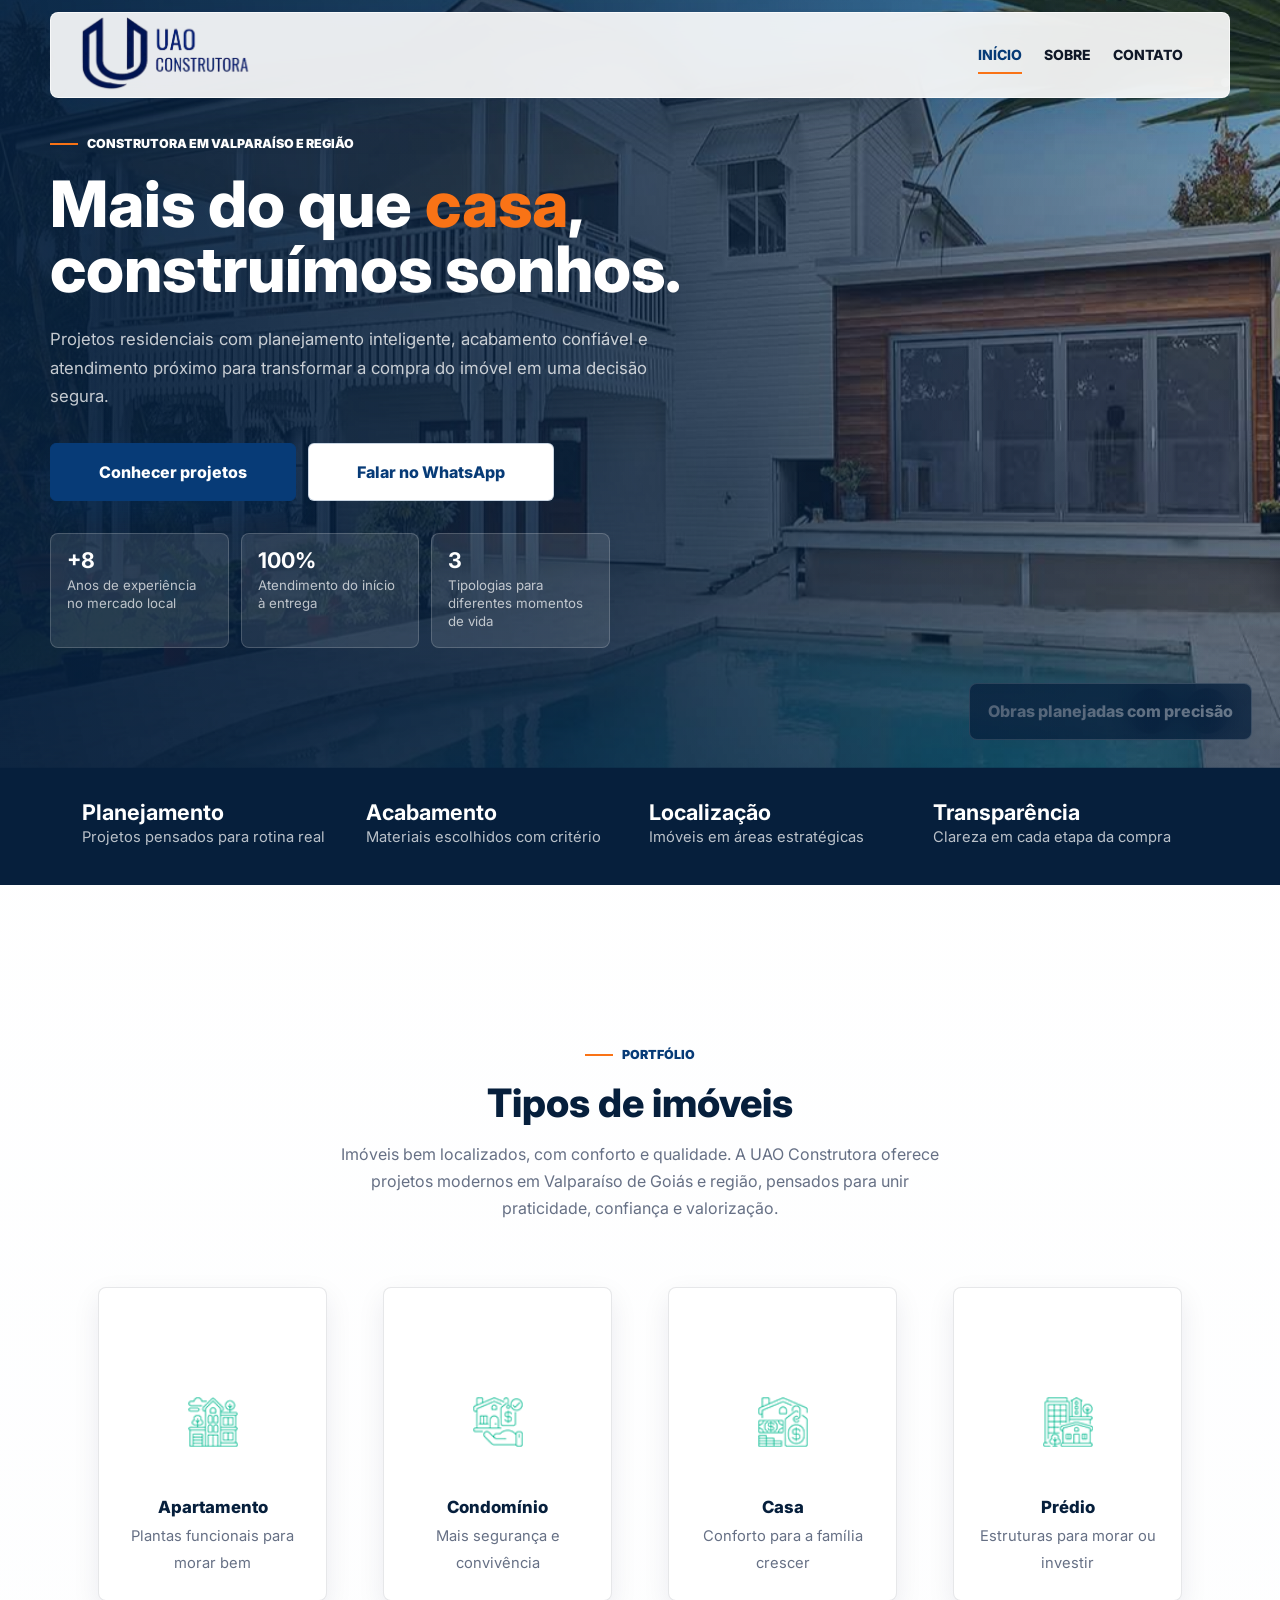
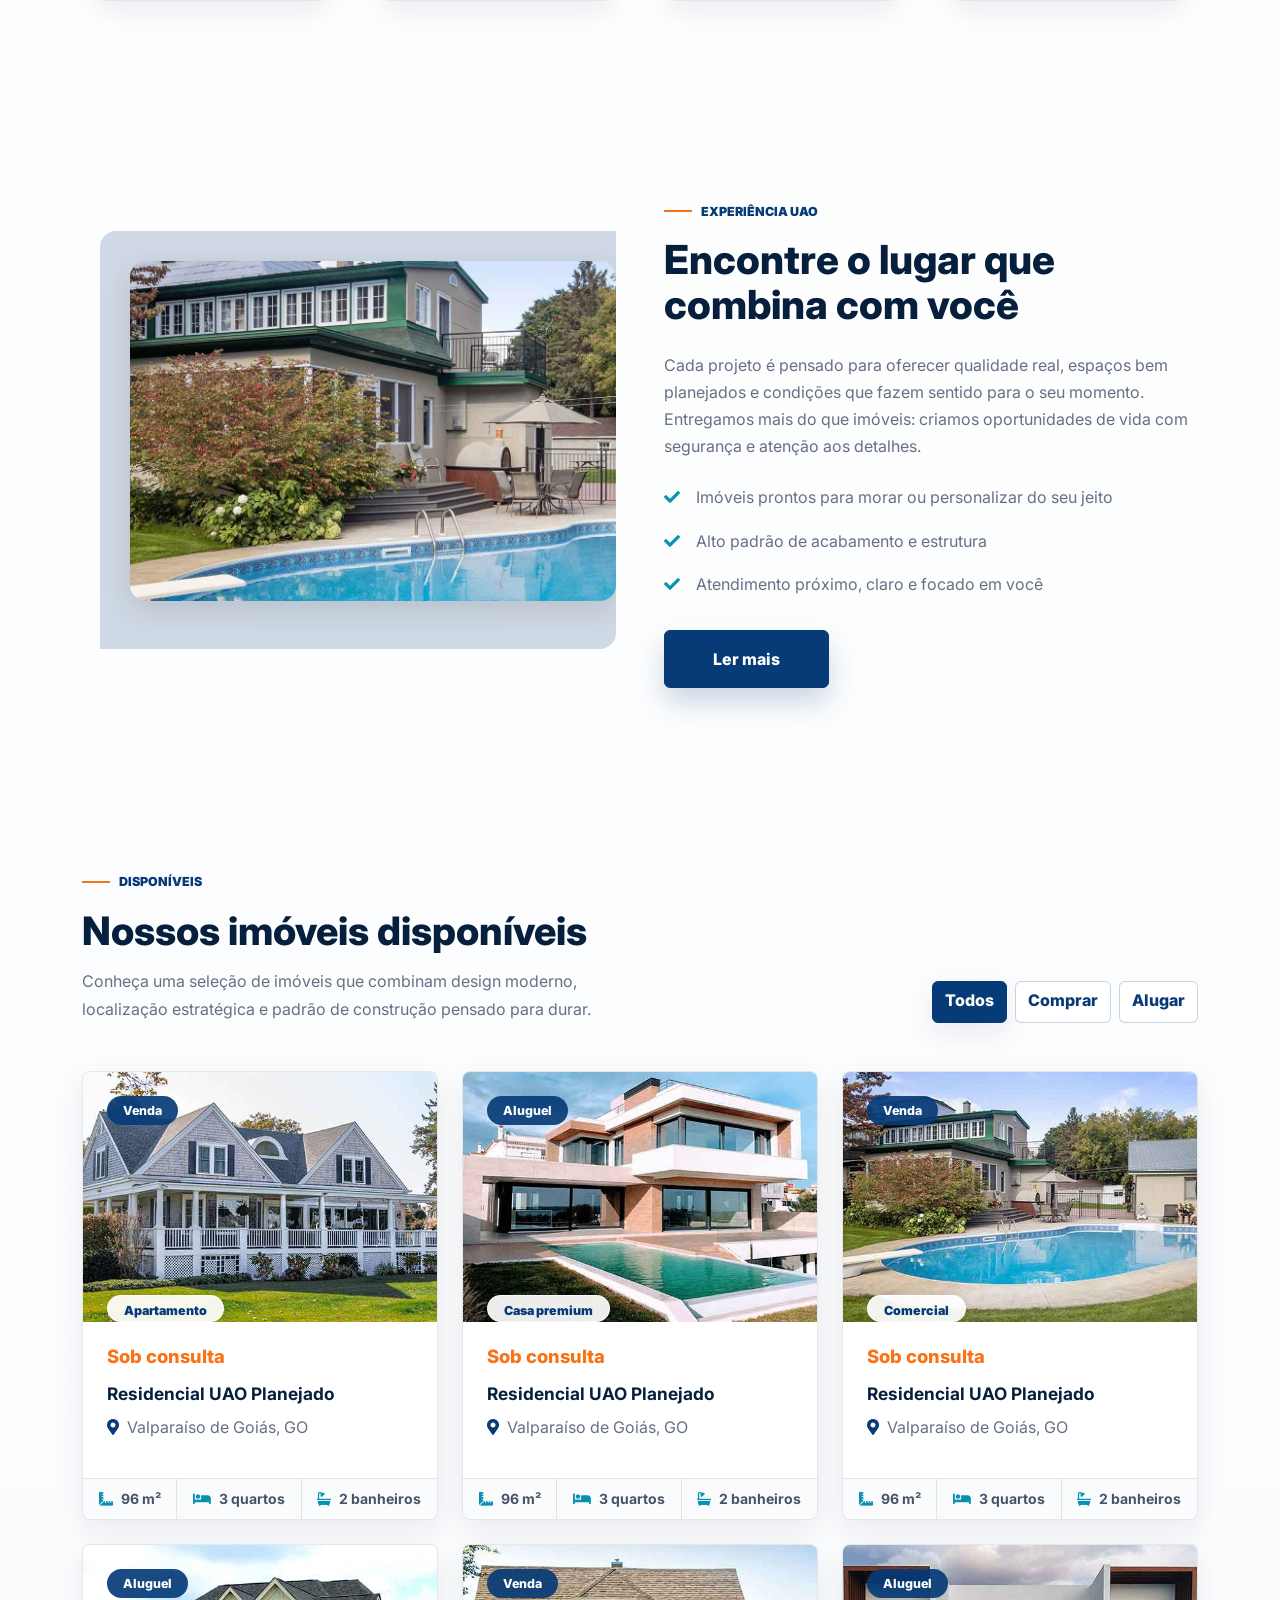
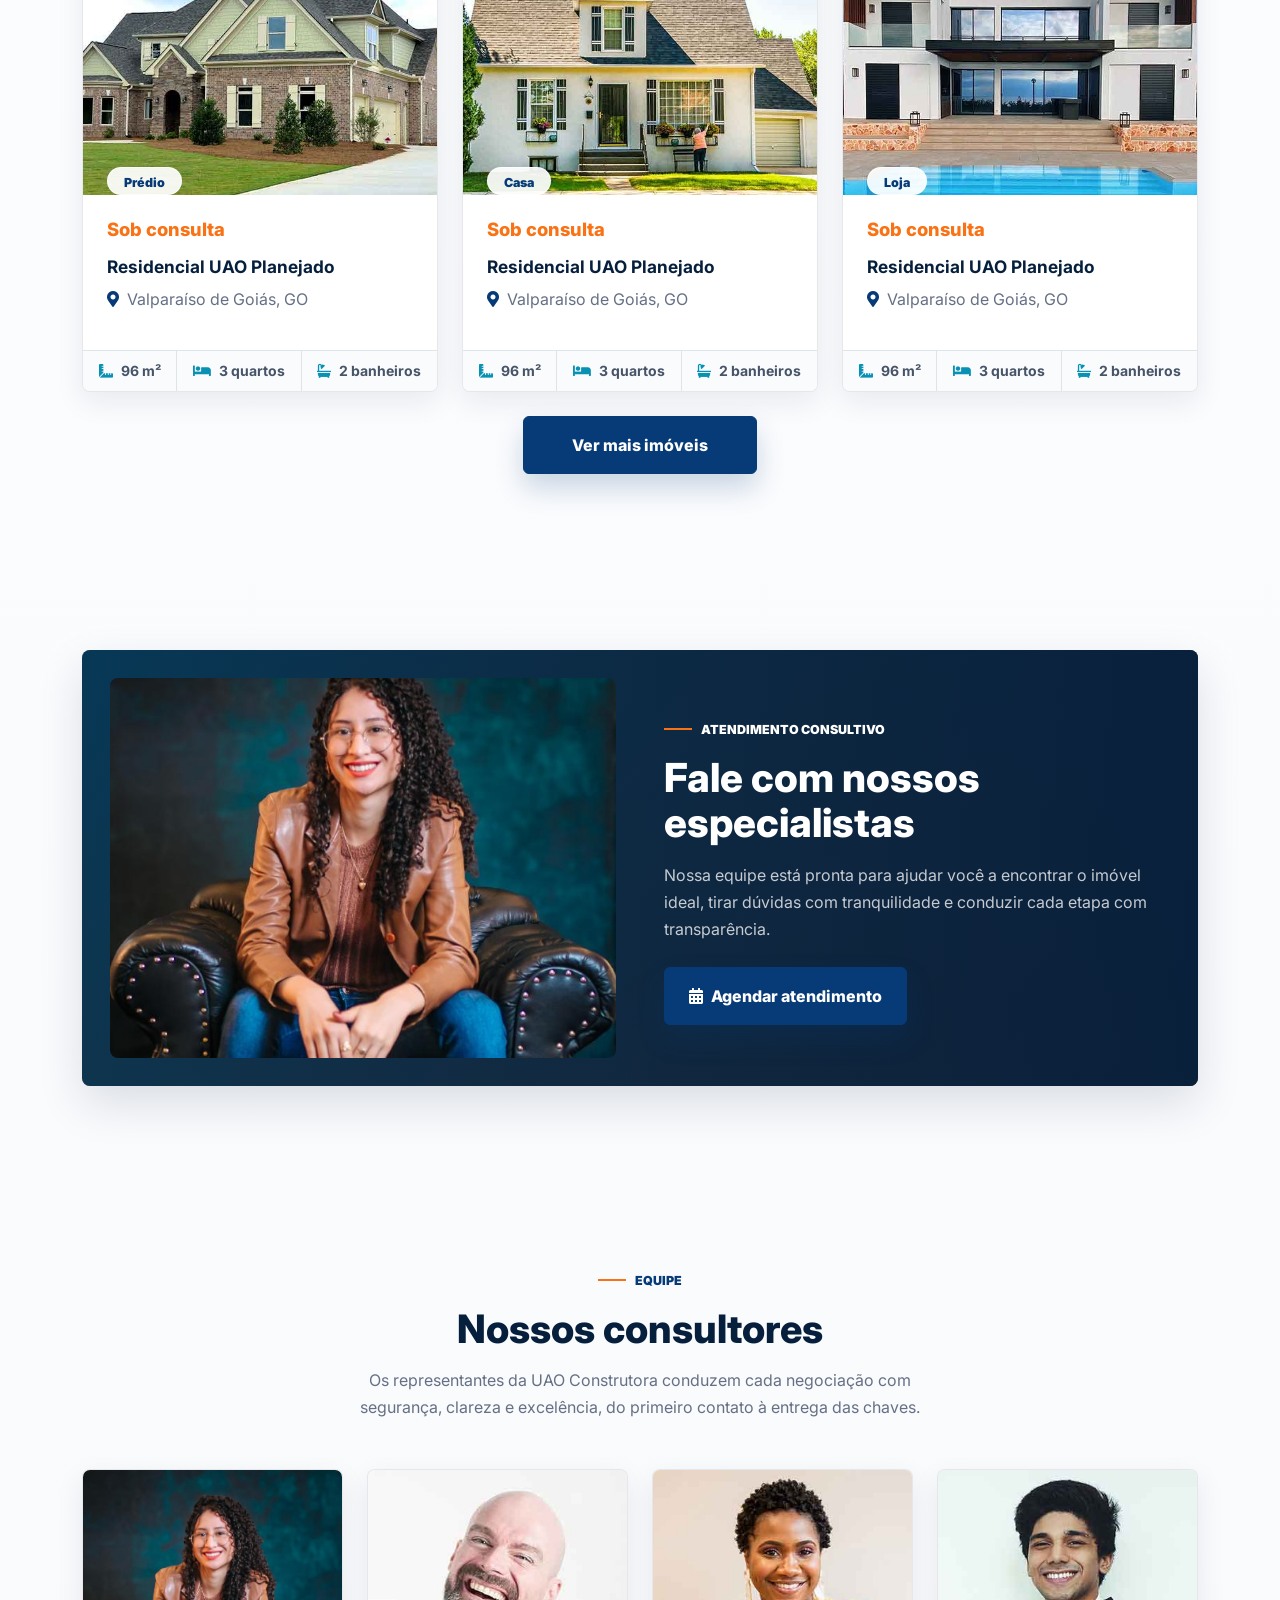
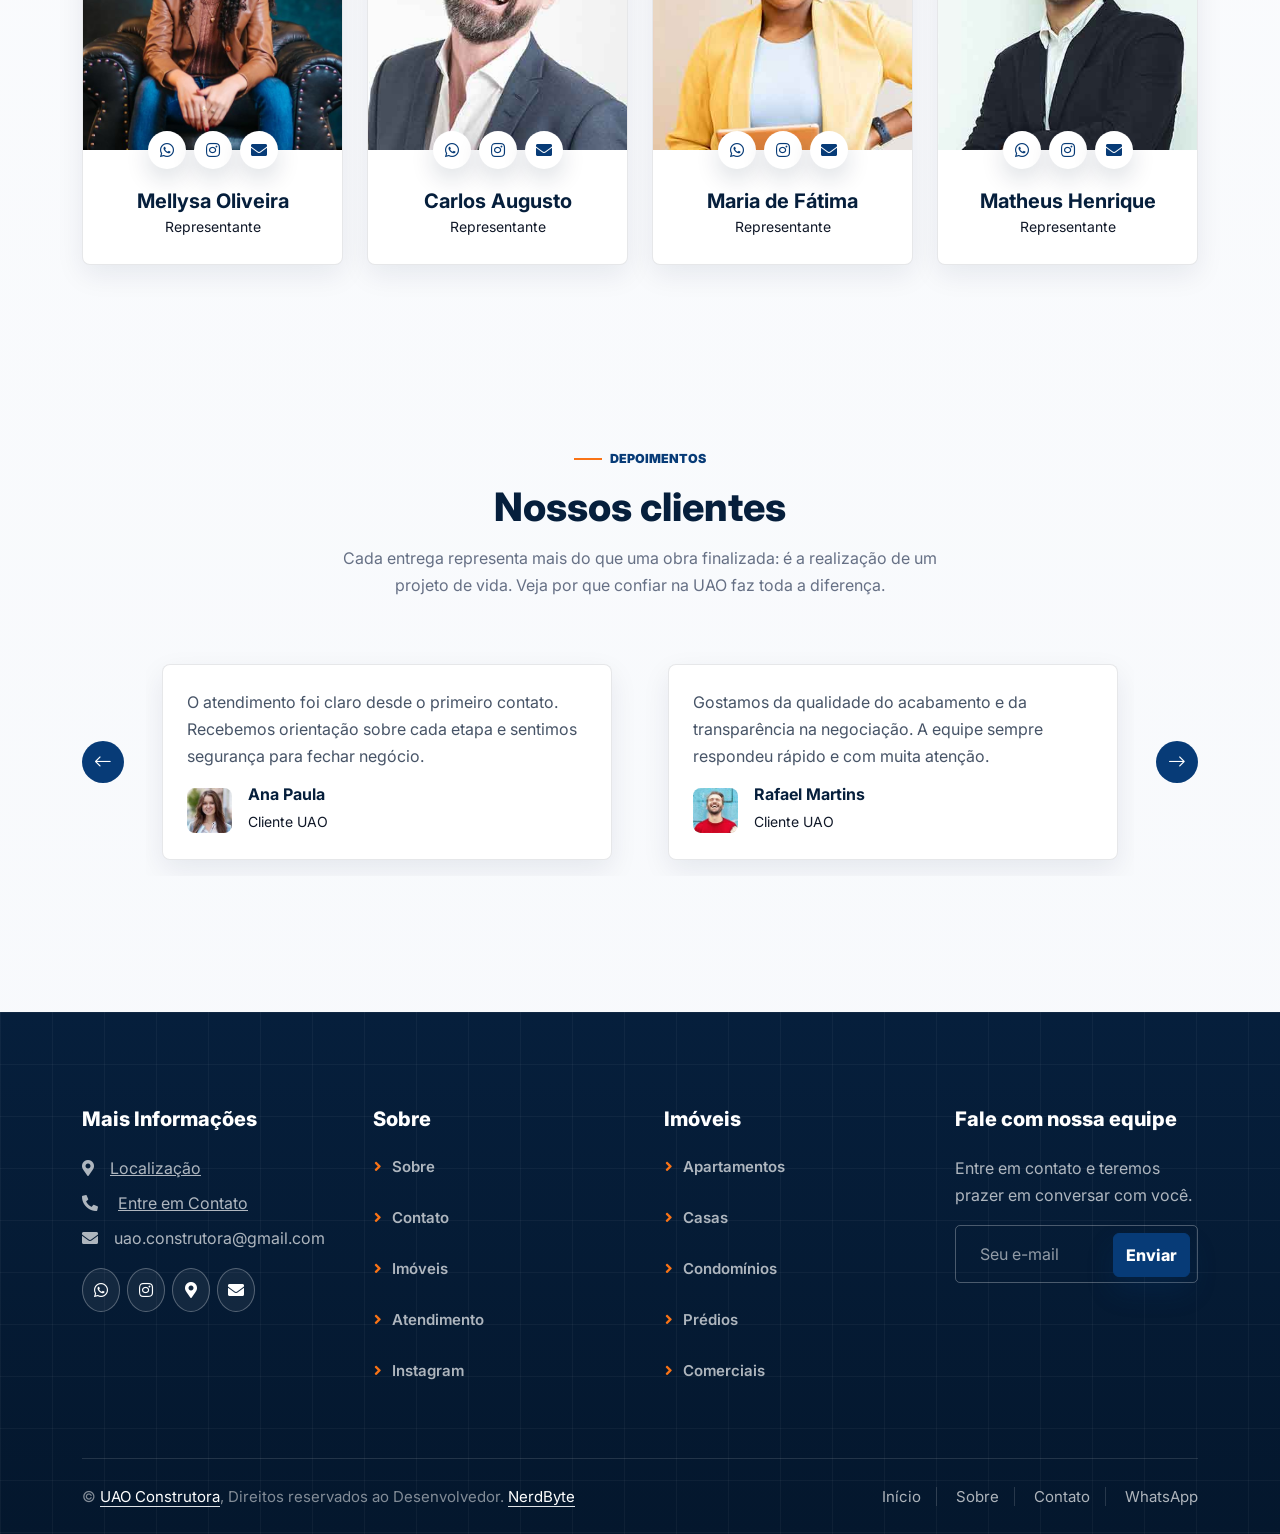
==== commit d4dd8e65: "Update index.html" ====
--- a/index.html
+++ b/index.html
@@ -81,7 +81,7 @@
                 <div class="col-md-6 p-5 mt-lg-5">
                     <span class="hero-kicker animated fadeIn">Construtora em Valparaíso e região</span>
                     <h1 class="display-5 animated fadeIn mb-4">Mais do que <span class="text-primary">casa</span>,
-                        construímos futuro.</h1>
+                        construímos sonhos.</h1>
                     <p class="animated fadeIn mb-4 pb-2">Projetos residenciais com planejamento inteligente, acabamento
                         confiável e atendimento próximo para transformar a compra do imóvel em uma decisão segura.</p>
                     <div class="hero-actions animated fadeIn">
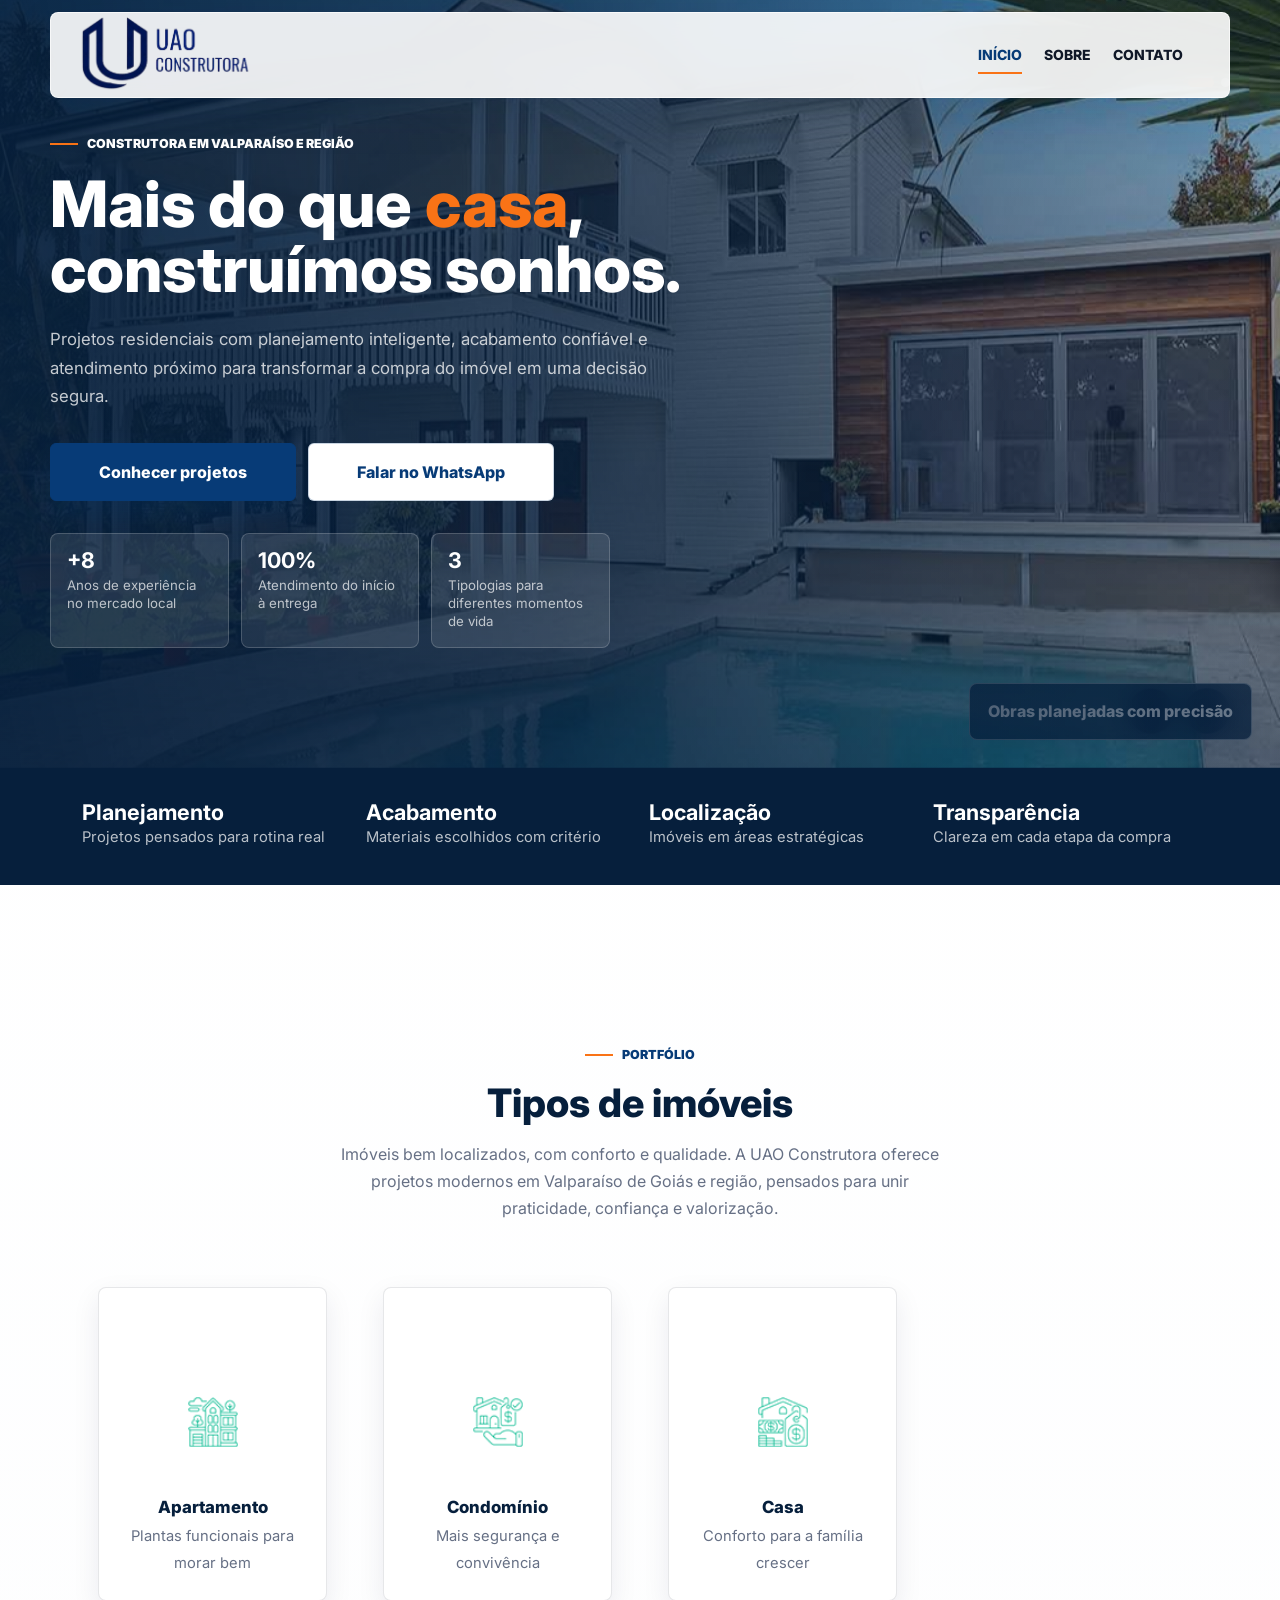
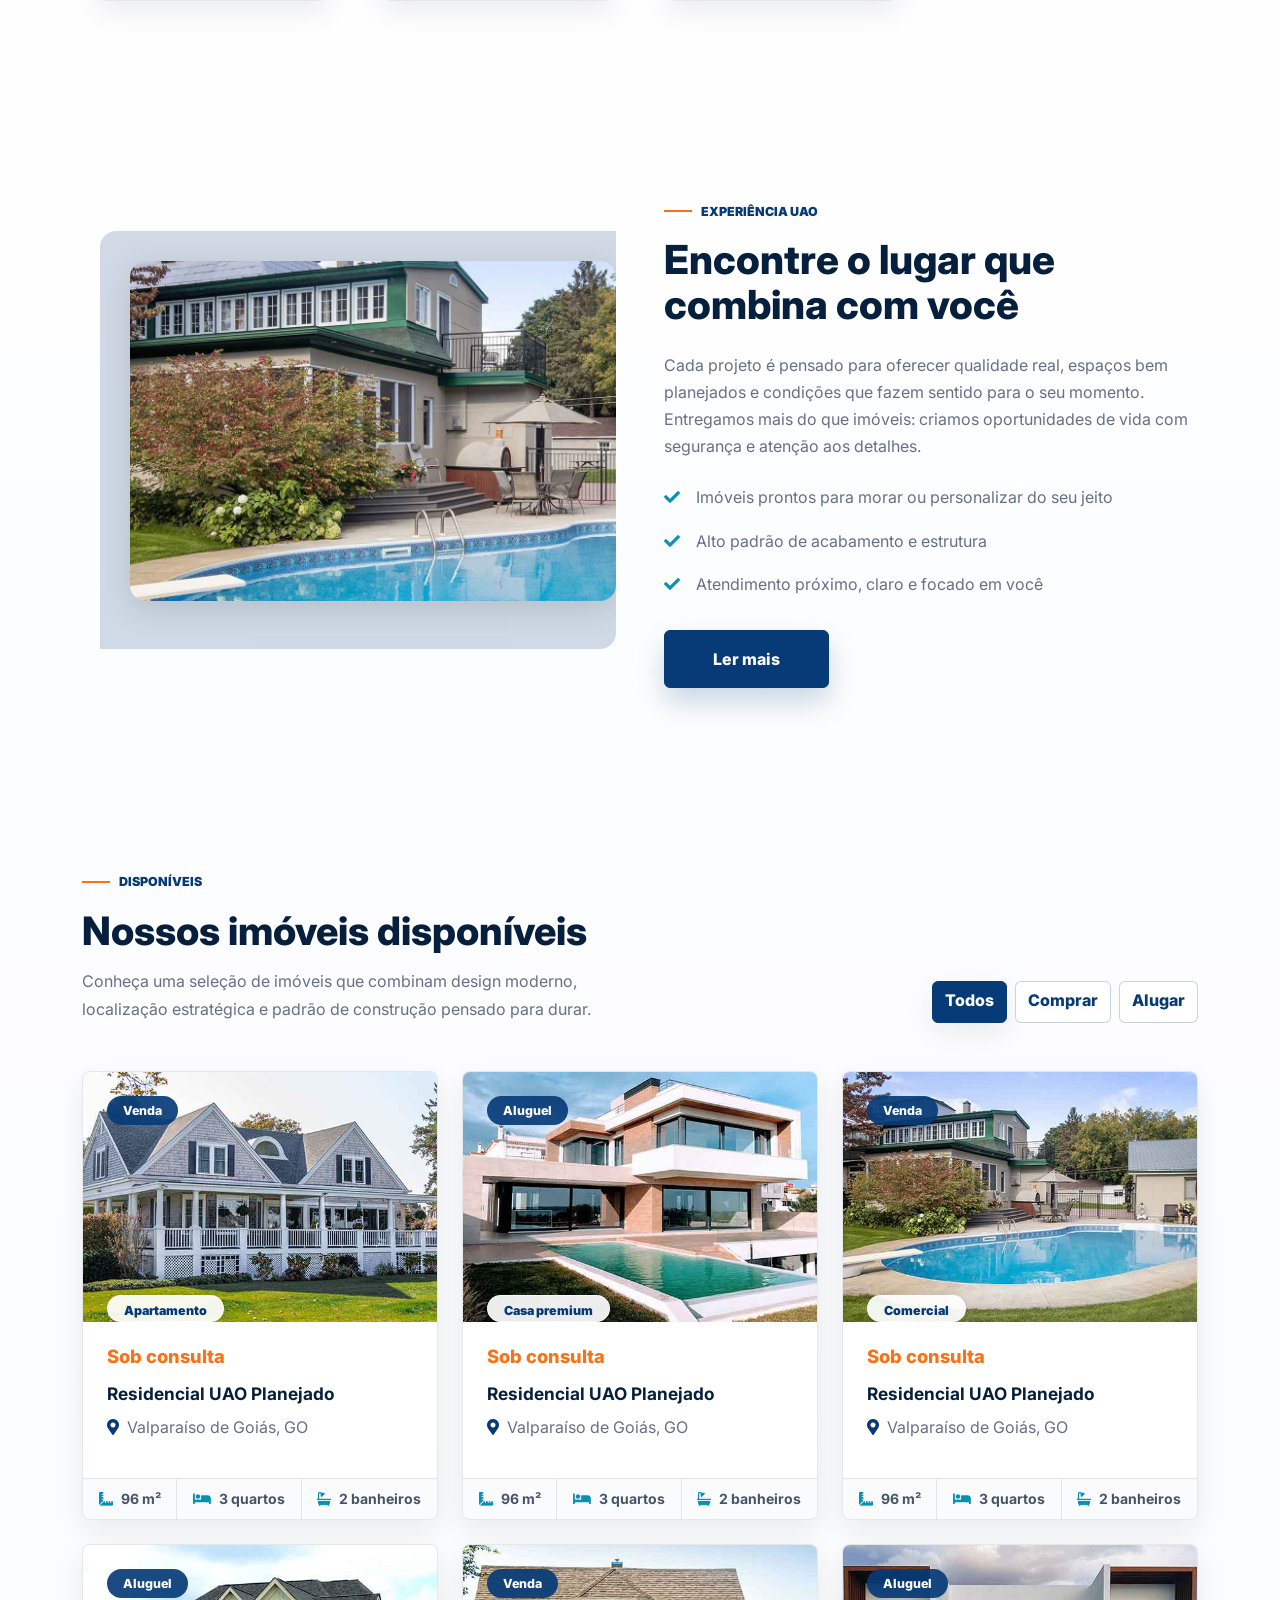
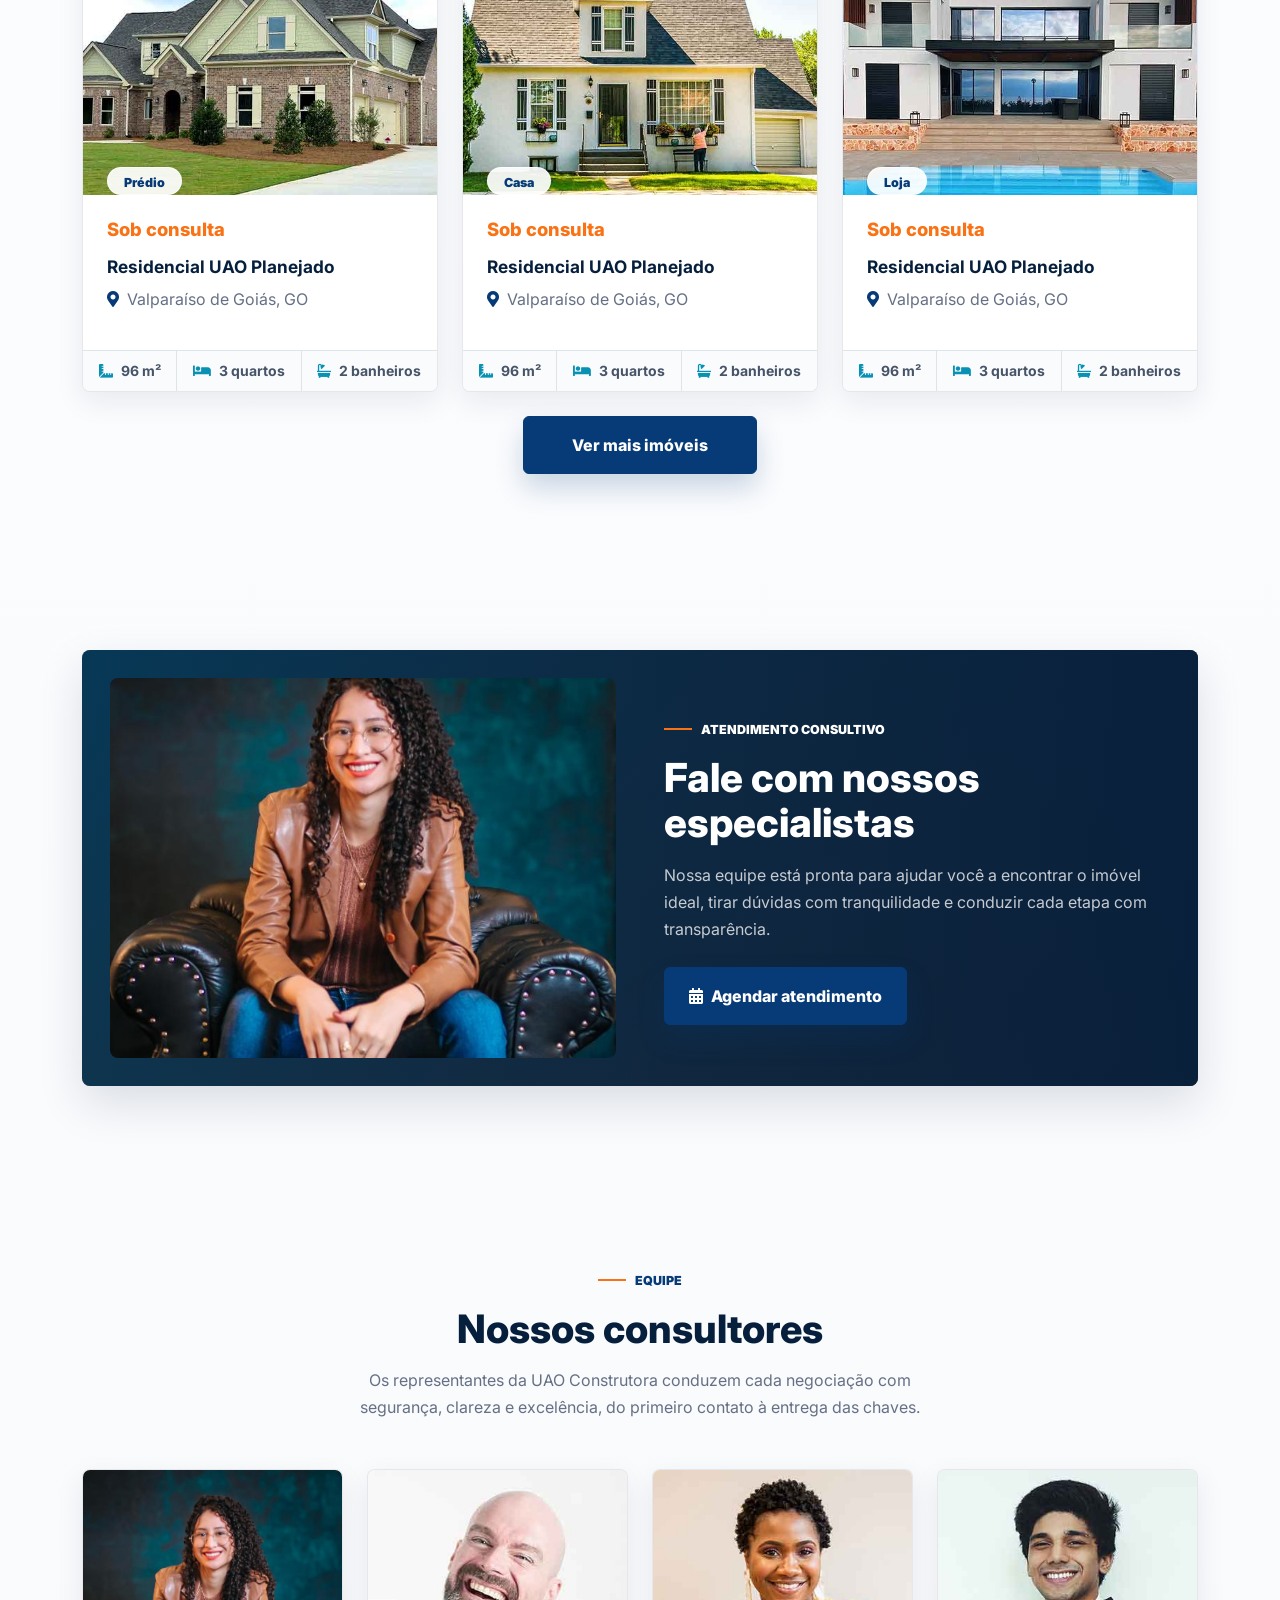
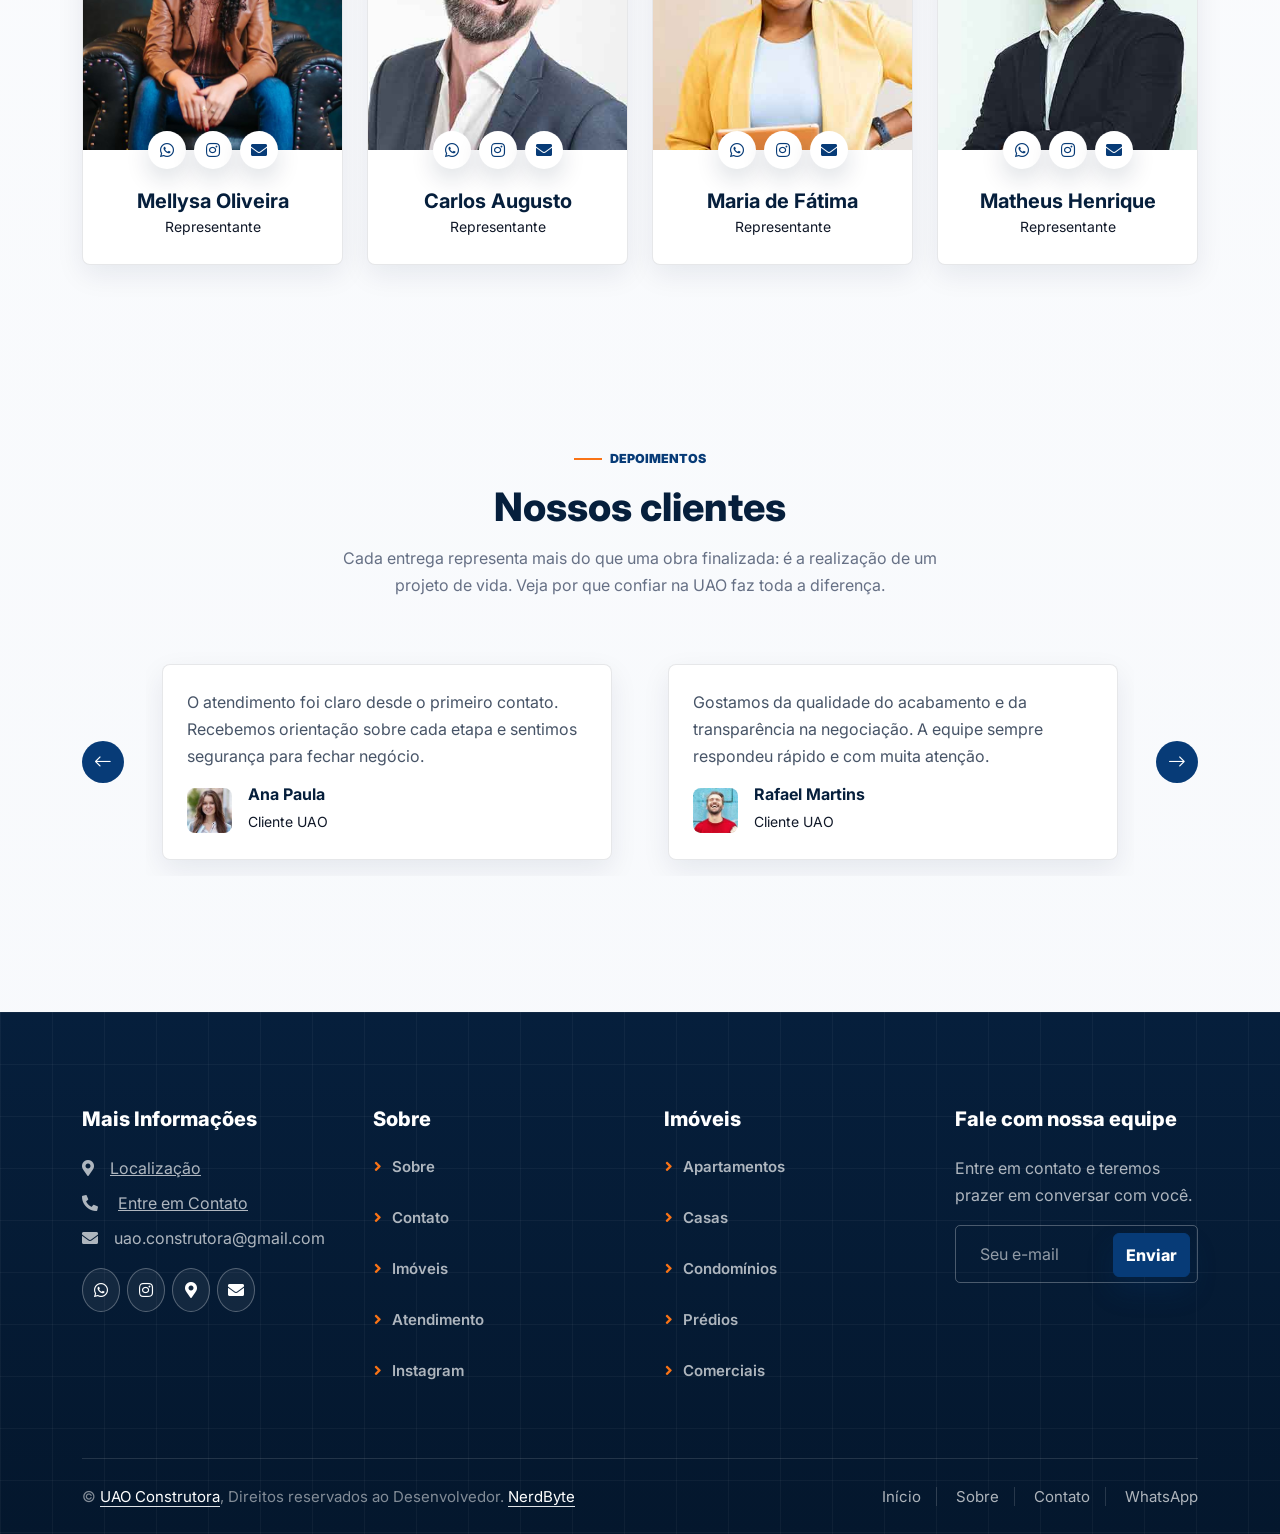
==== commit ec0c64f9: "Update print statement from 'Hello' to 'Goodbye'" ====
--- a/index.html
+++ b/index.html
@@ -190,18 +190,6 @@
                             </div>
                         </a>
                     </div>
-                    <div class="col-lg-3 col-sm-6 wow fadeInUp" data-wow-delay="0.1s">
-                        <a class="cat-item d-block bg-light text-center rounded p-3">
-                            <div class="rounded p-4">
-                                <div class="icon mb-3" style="margin-bottom: -200px;">
-                                    <img class="img-fluid" src="img/icon-building.png" alt="Icon"
-                                        style="width:50px!important;height:50px!important;max-width:70px!important;max-height:70px!important;">
-                                </div>
-                                <h6 style="margin-top: -50px;">Prédio</h6>
-                                <span>Estruturas para morar ou investir</span>
-                            </div>
-                        </a>
-                    </div>
                 </div>
             </div>
         </div>
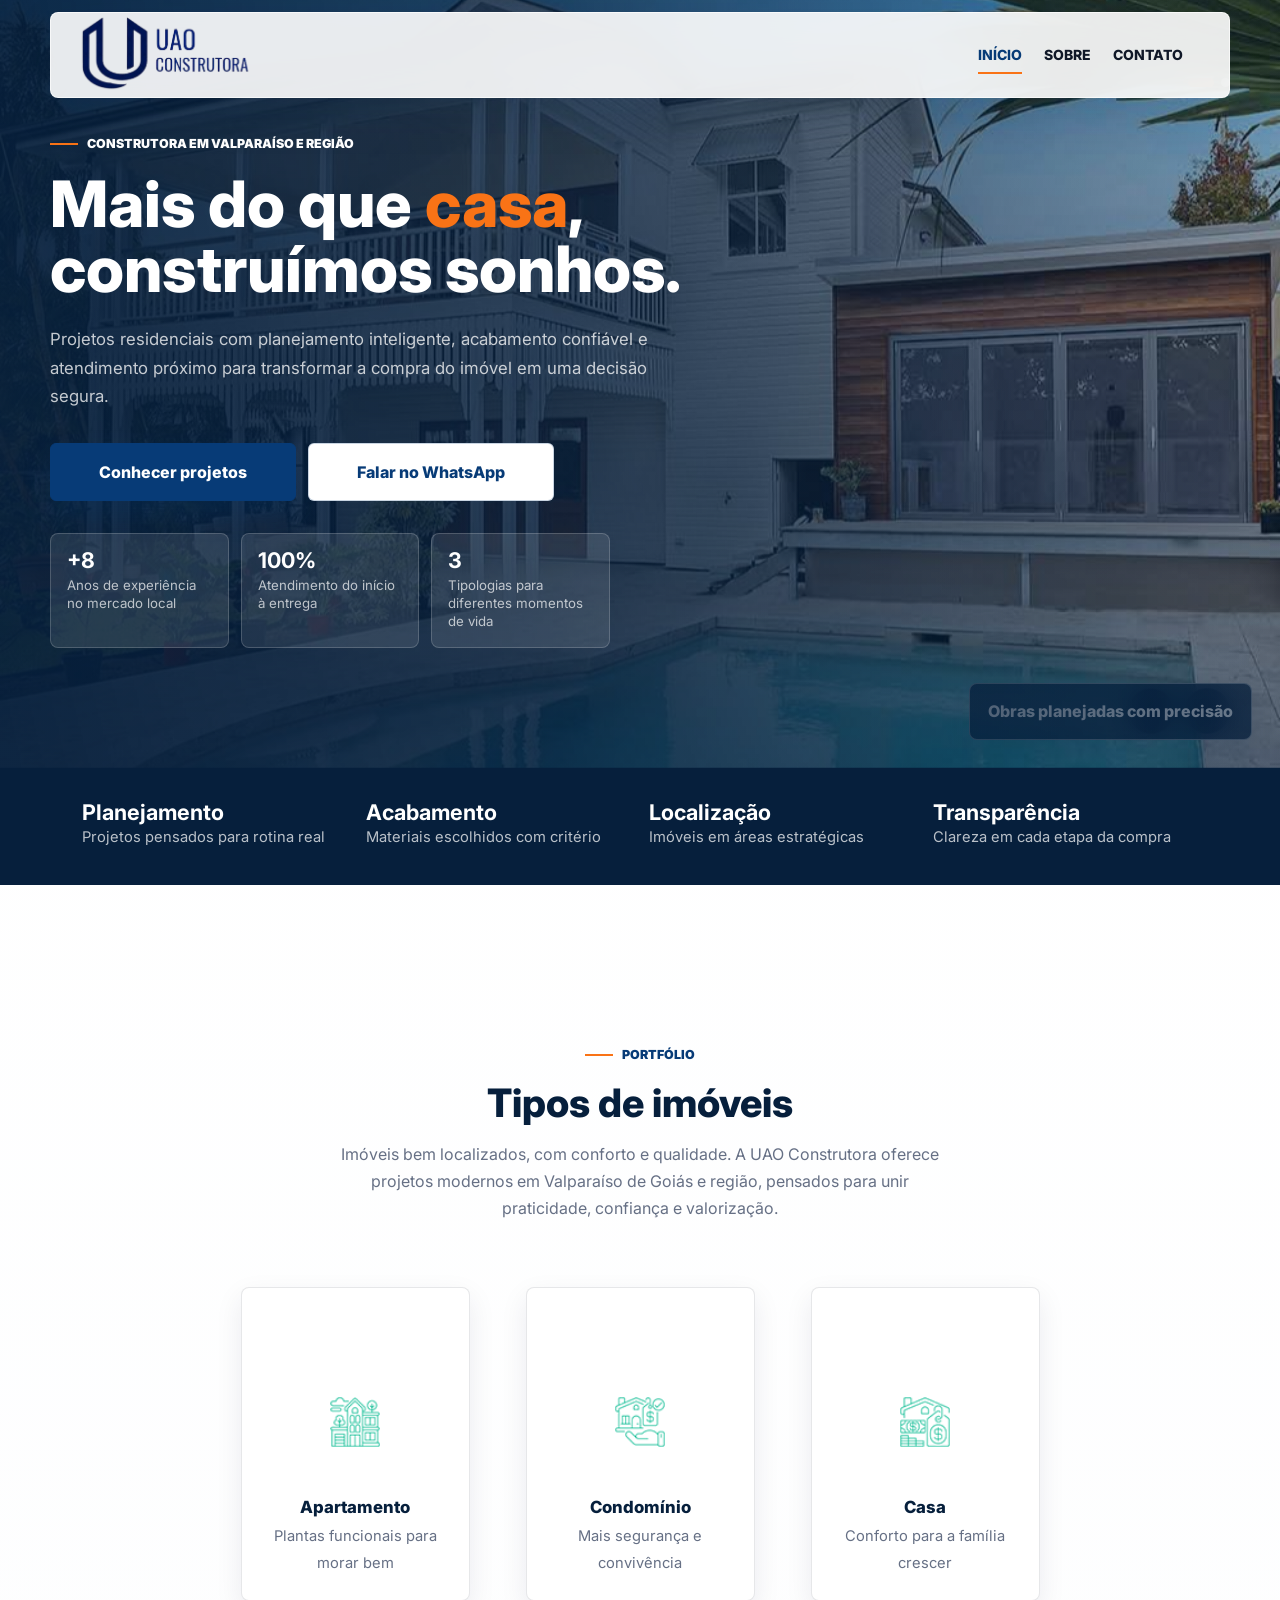
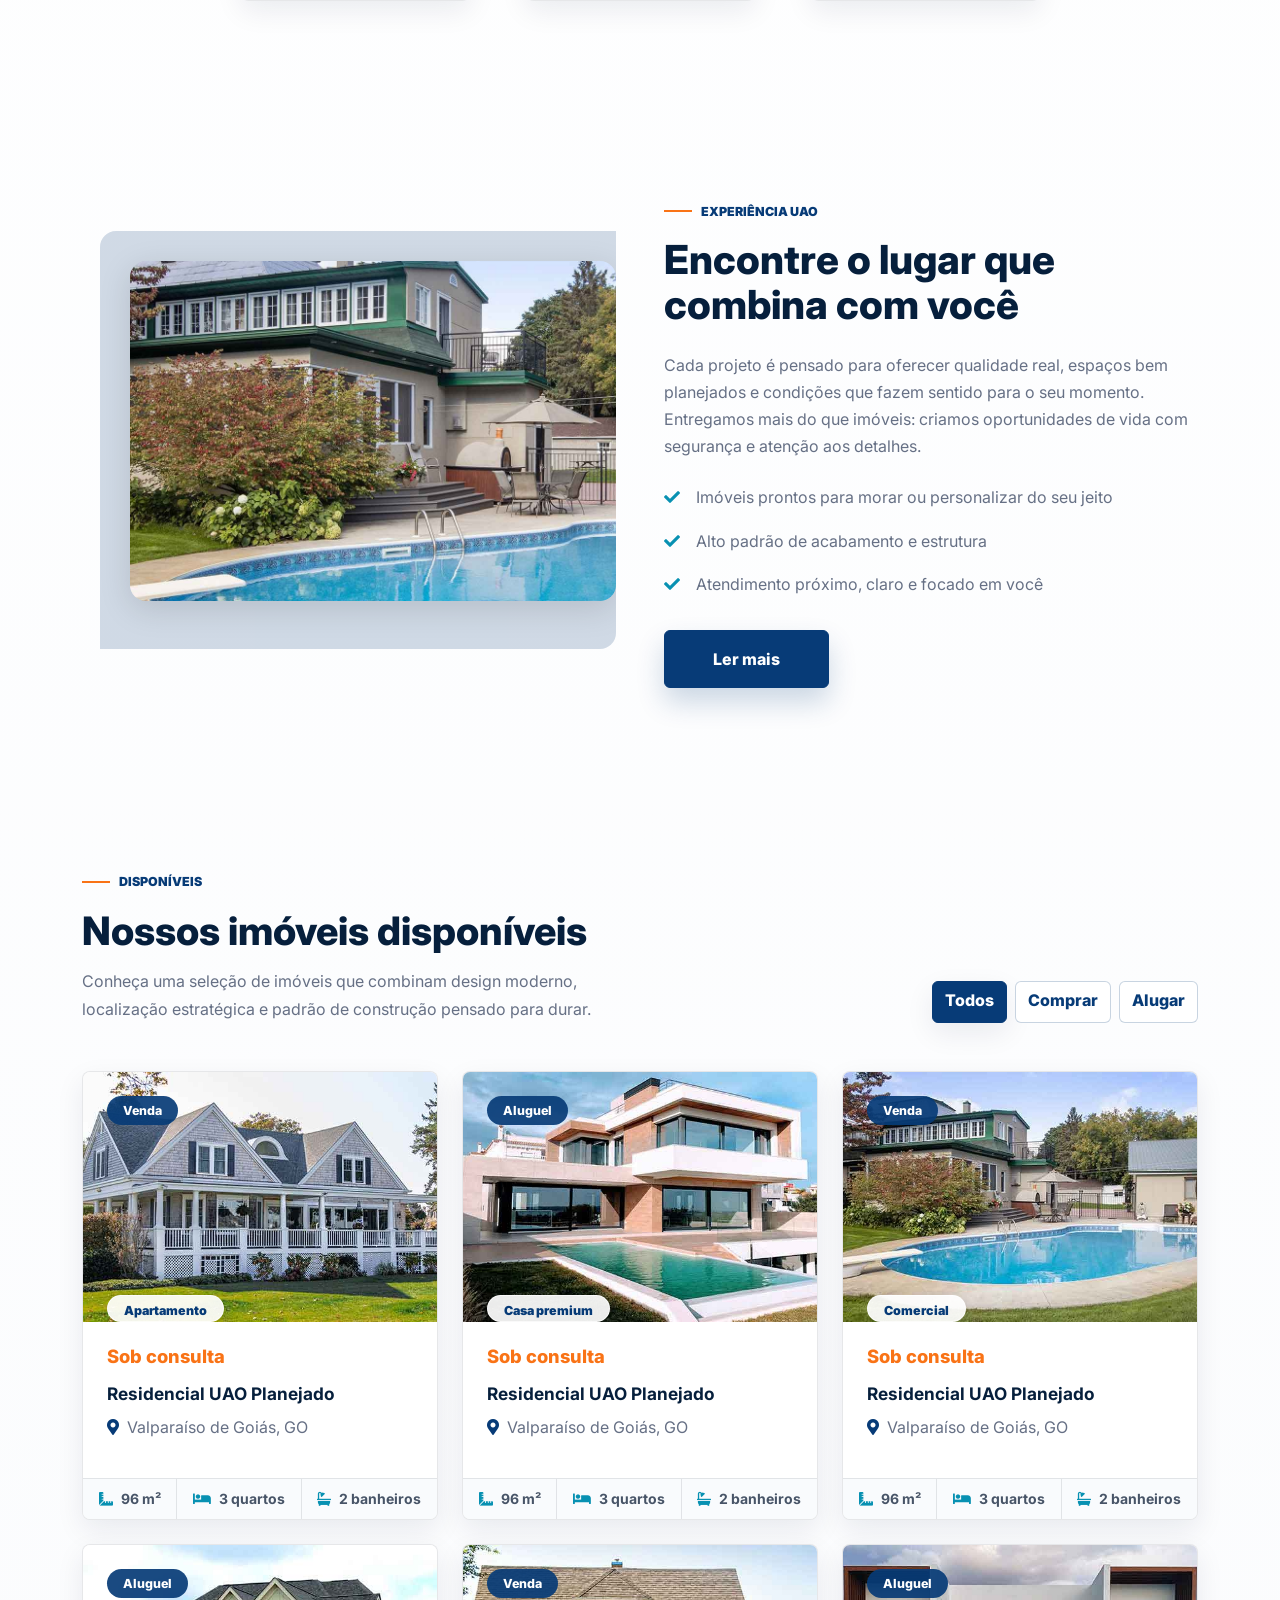
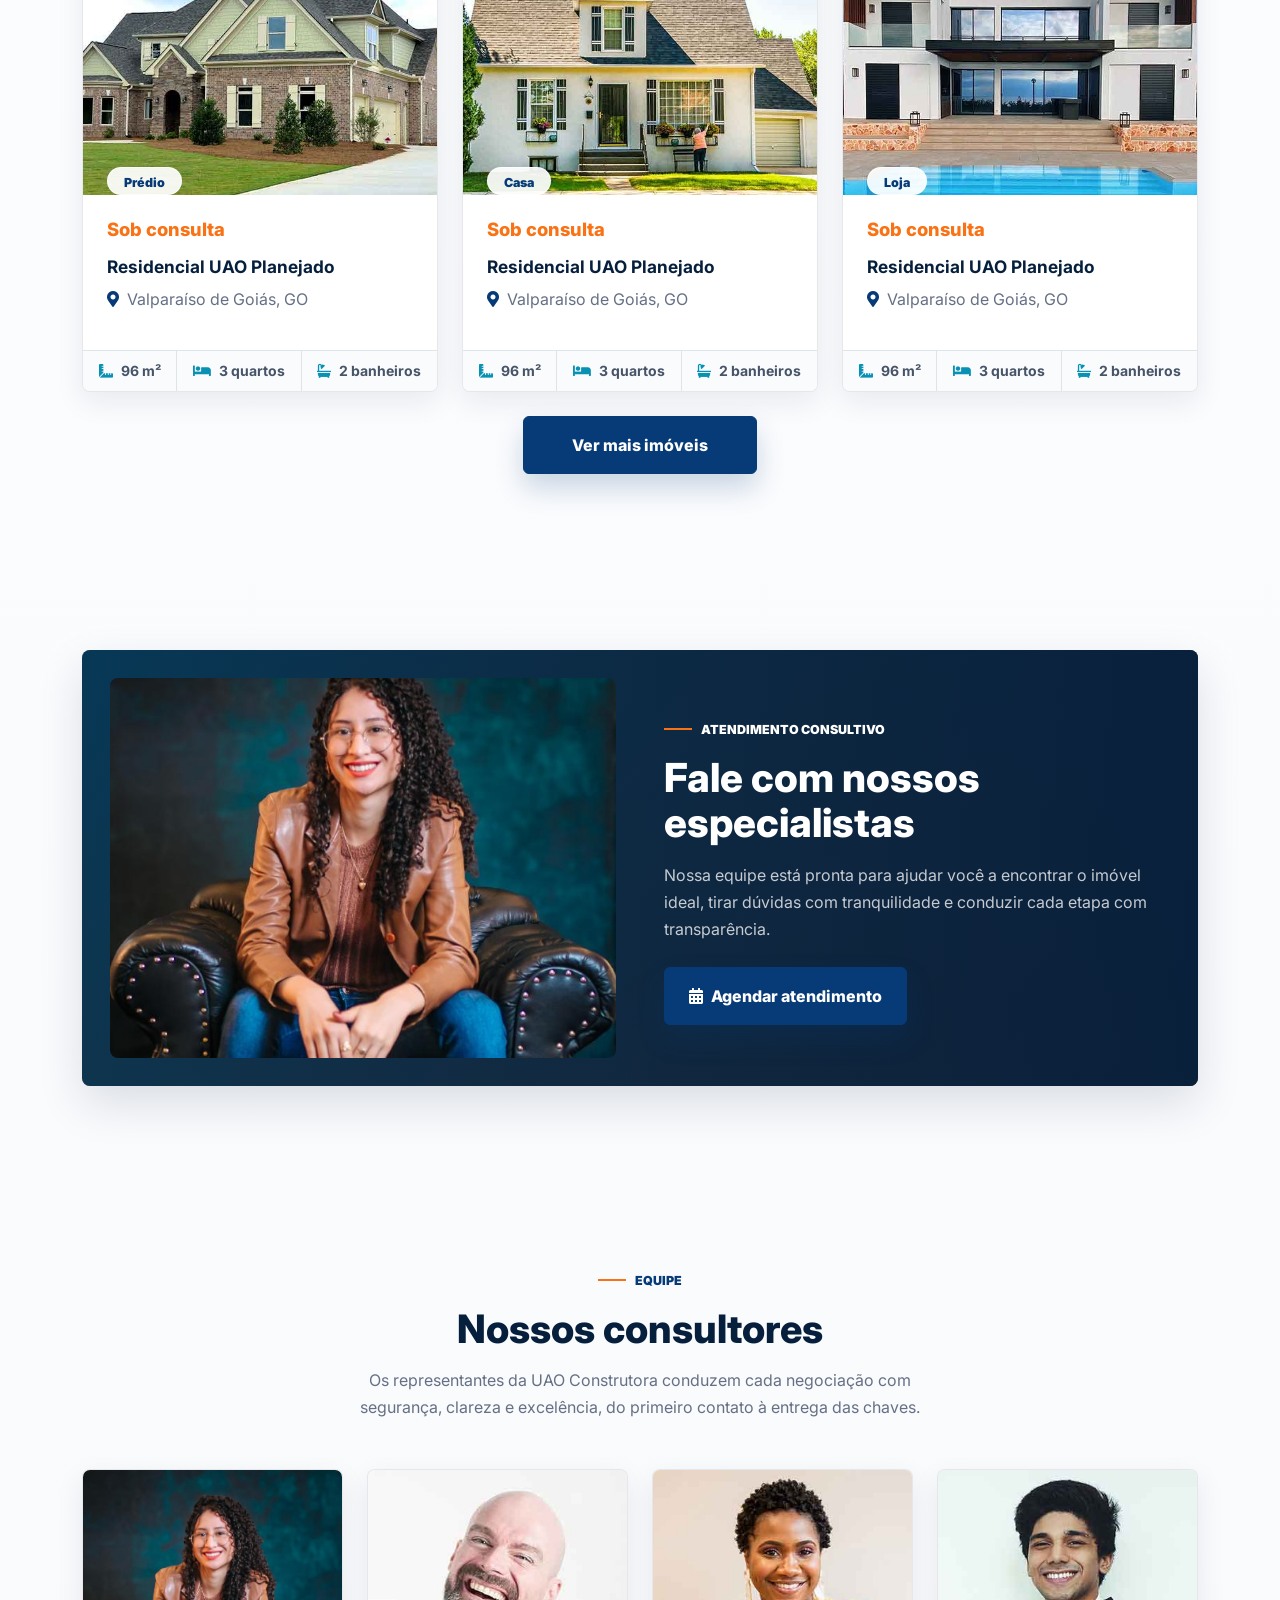
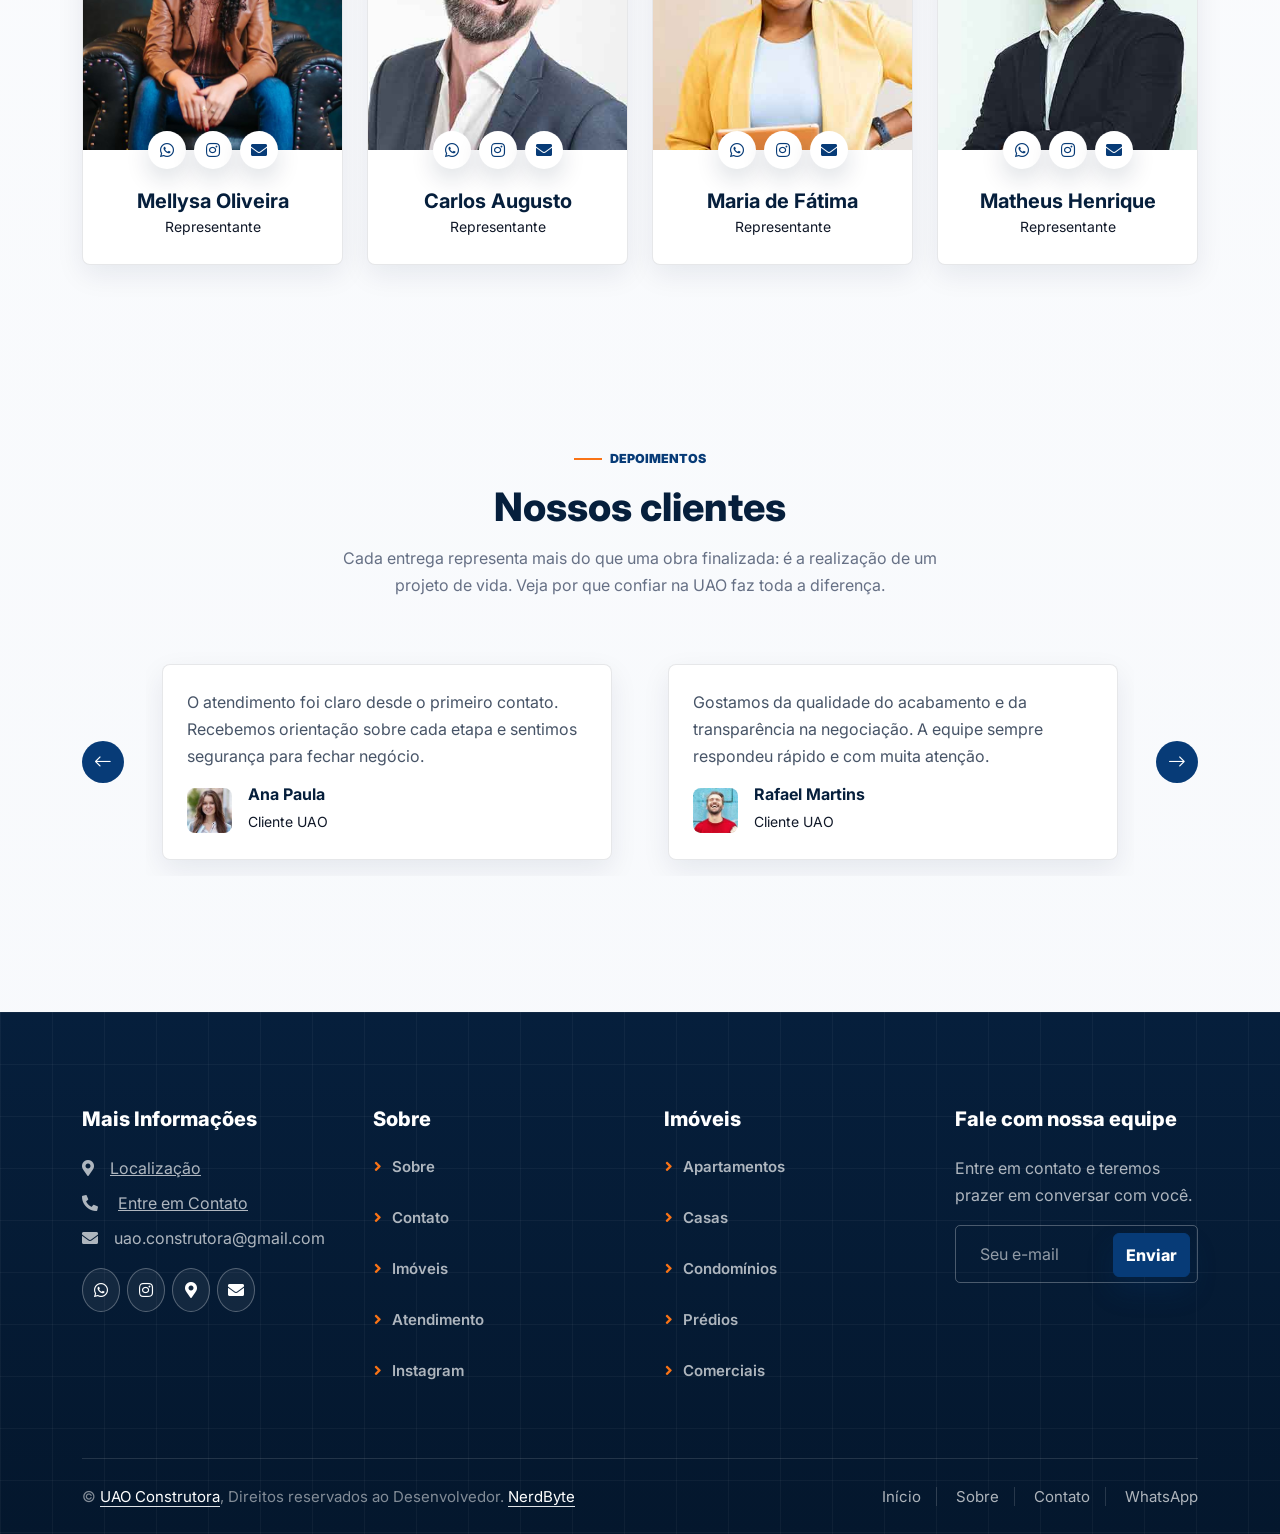
==== commit afbbd171: "Update print statement from 'Hello' to 'Goodbye'" ====
--- a/index.html
+++ b/index.html
@@ -153,7 +153,7 @@
                     <p>Imóveis bem localizados, com conforto e qualidade. A UAO Construtora oferece projetos modernos em
                         Valparaíso de Goiás e região, pensados para unir praticidade, confiança e valorização.</p>
                 </div>
-                <div class="row g-4">
+                <div class="row g-4 justify-content-center">
                     <div class="col-lg-3 col-sm-6 wow fadeInUp" data-wow-delay="0.1s" >
                         <a class="cat-item d-block bg-light text-center rounded p-3" >
                             <div class="rounded p-4" >
